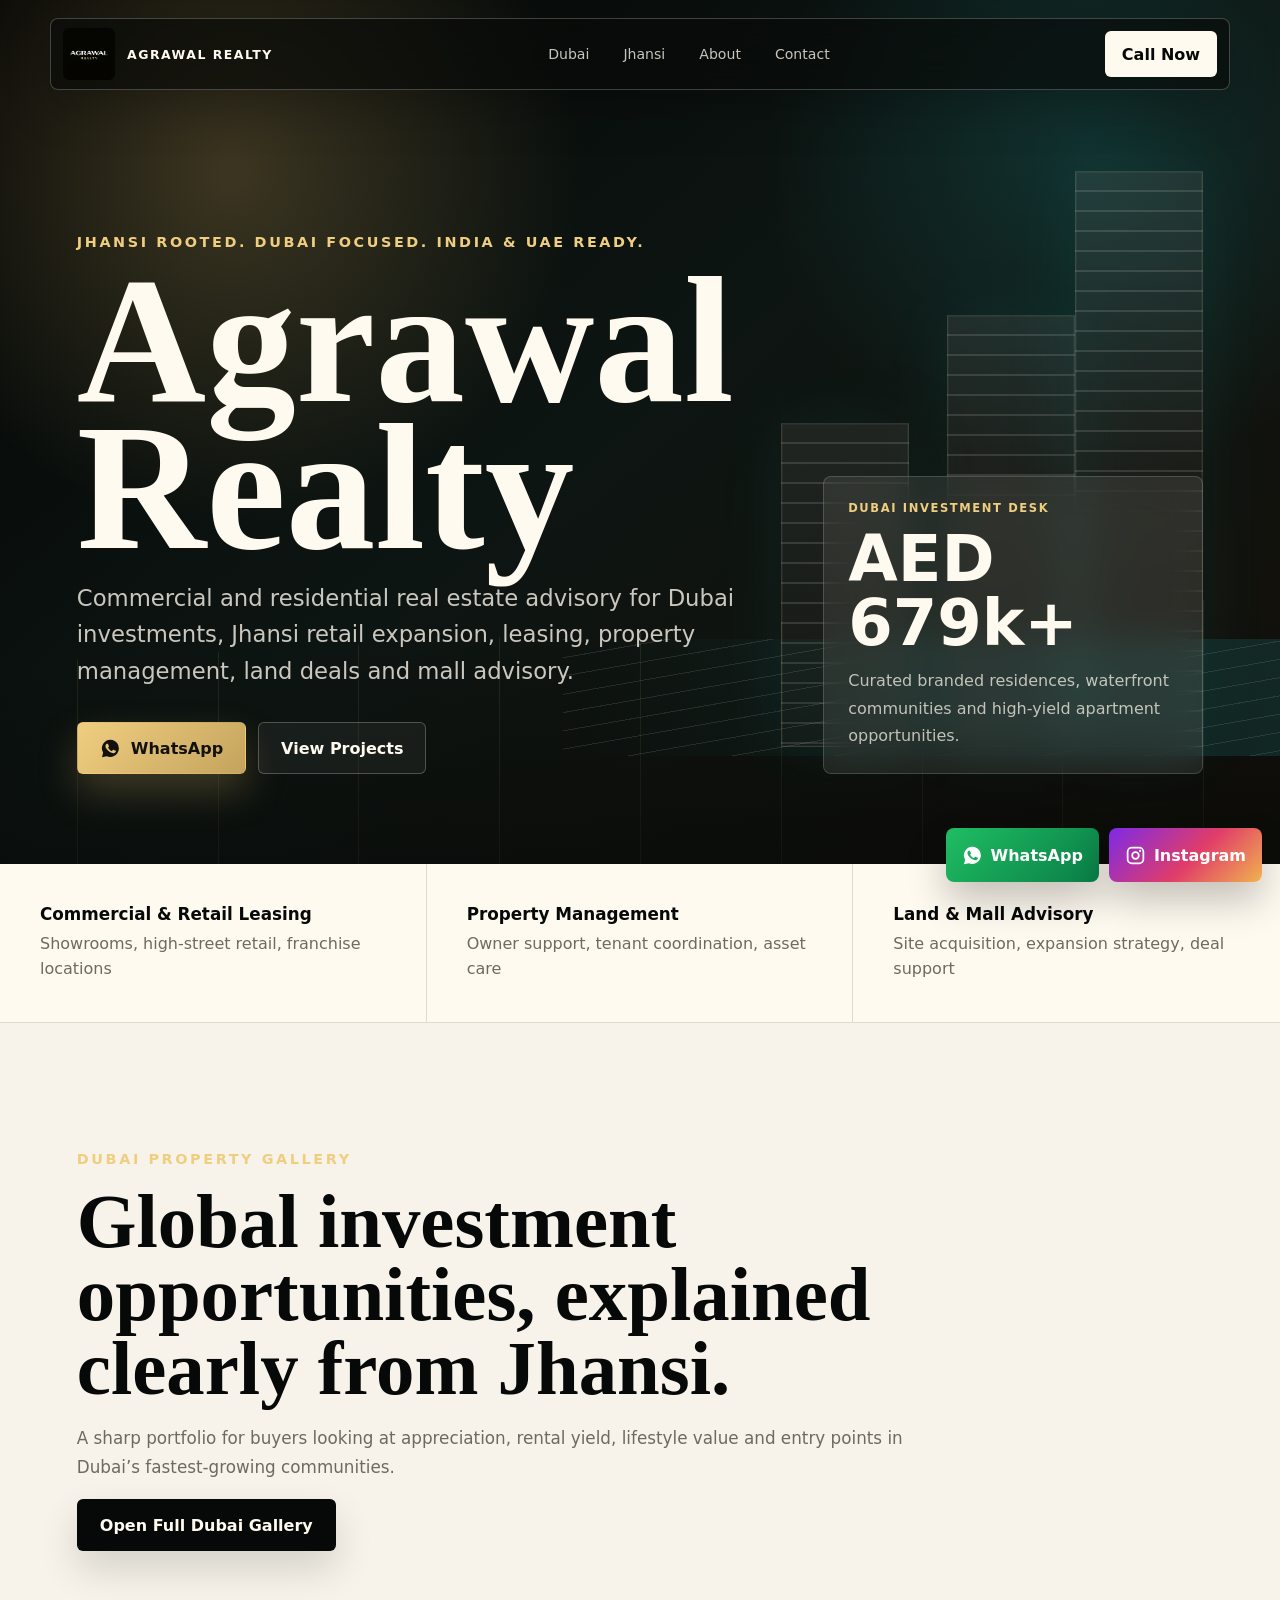
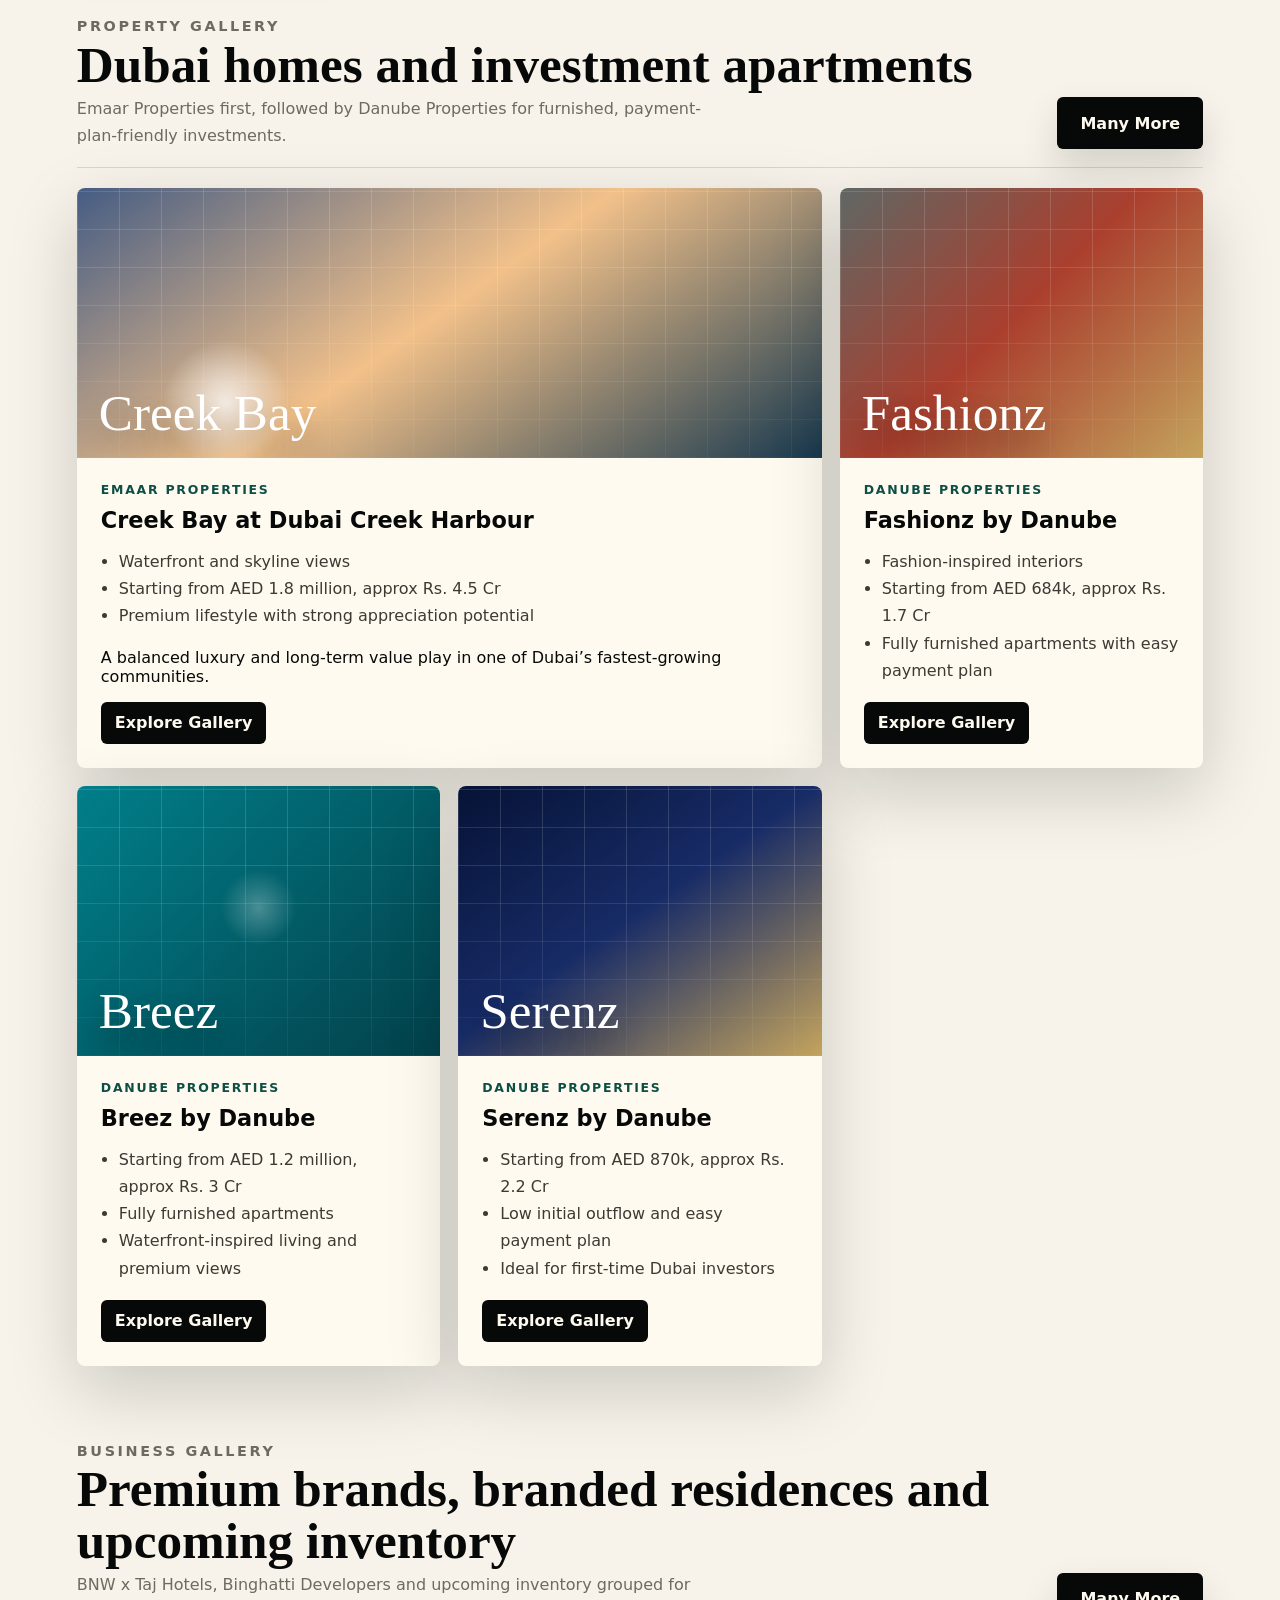
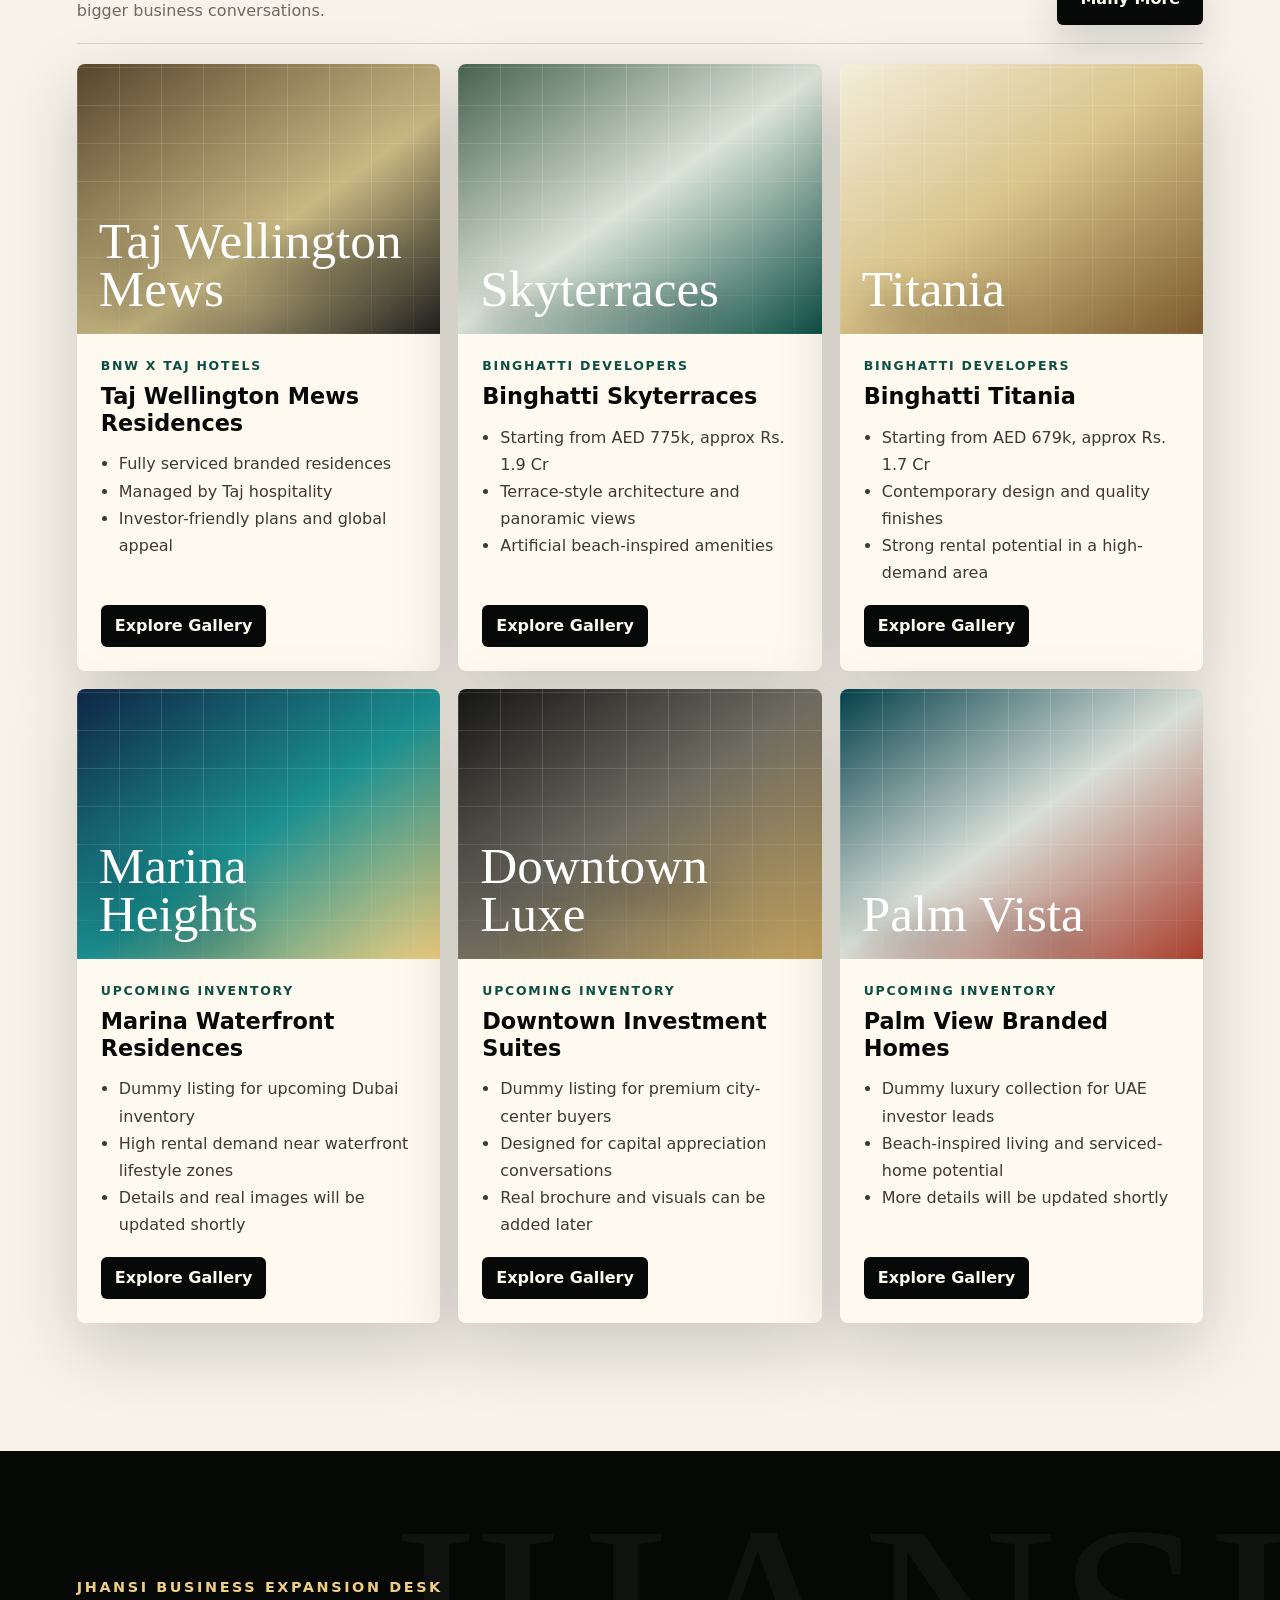
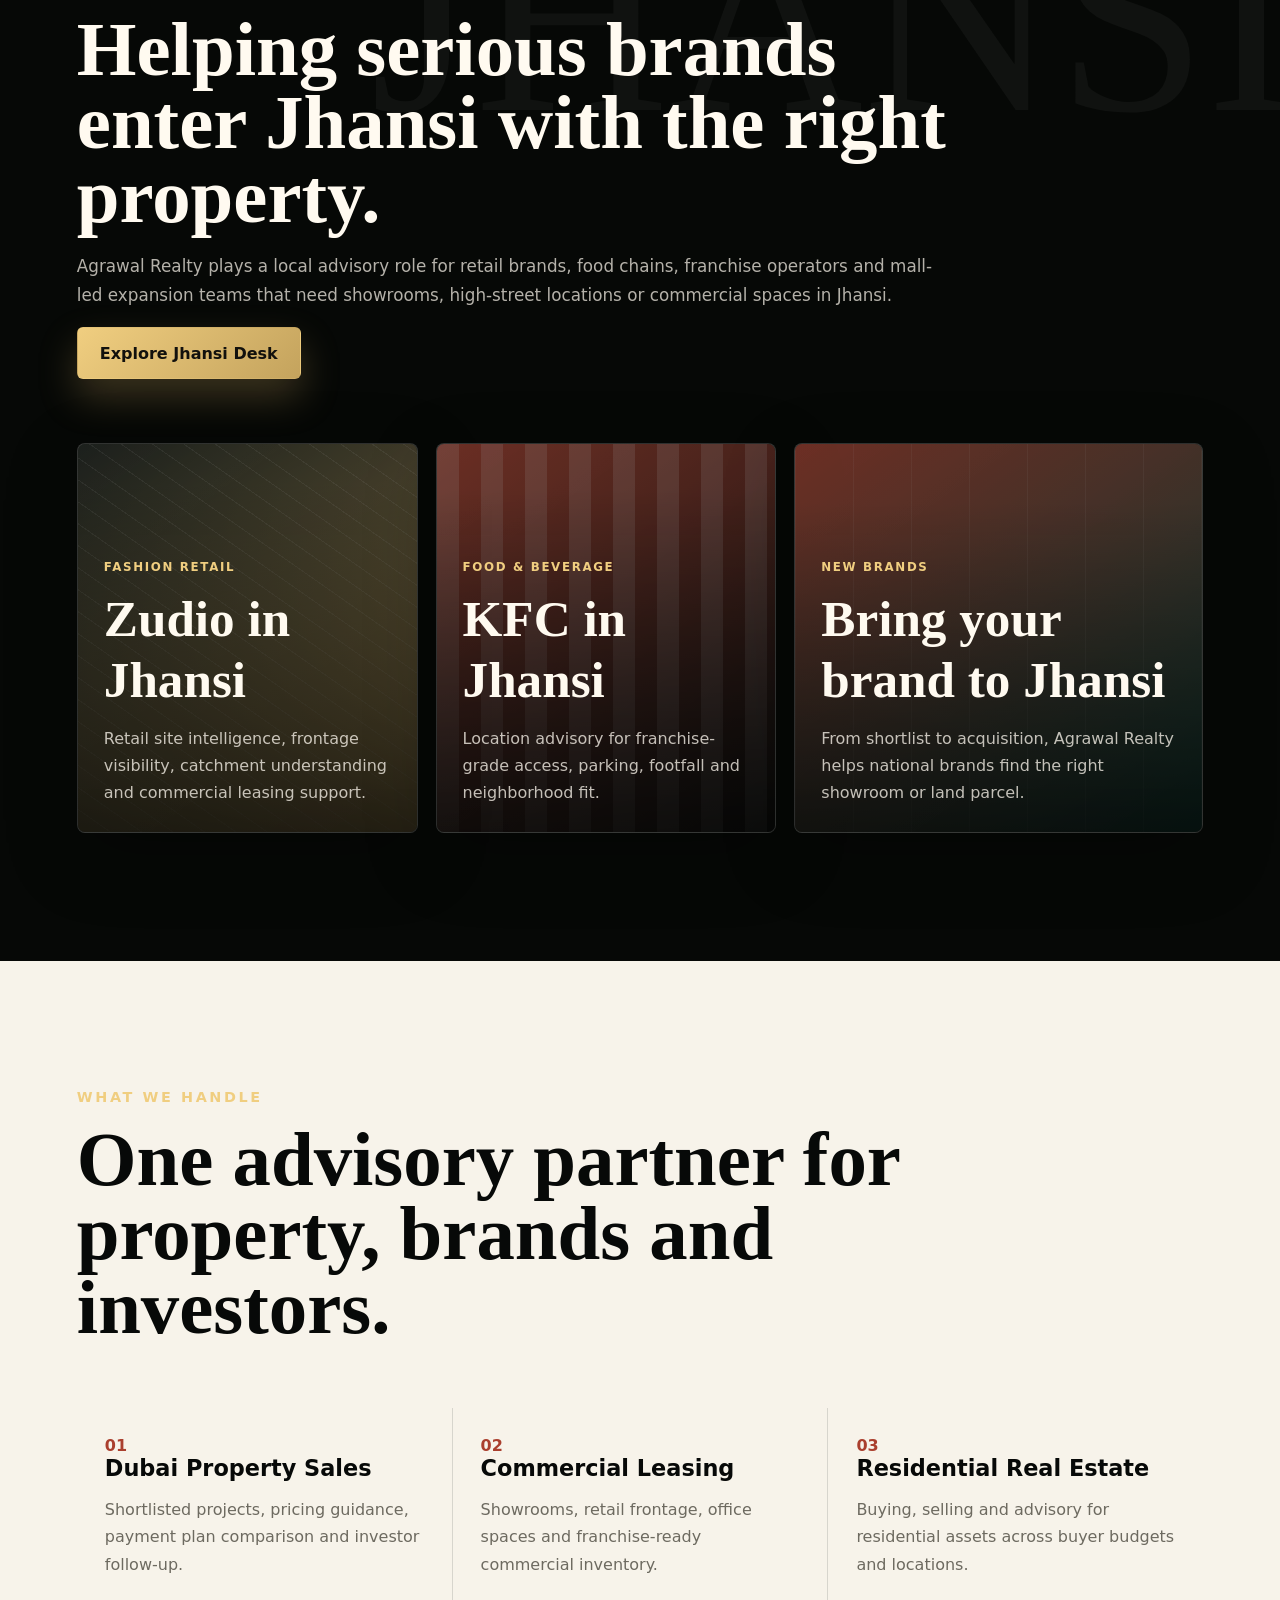
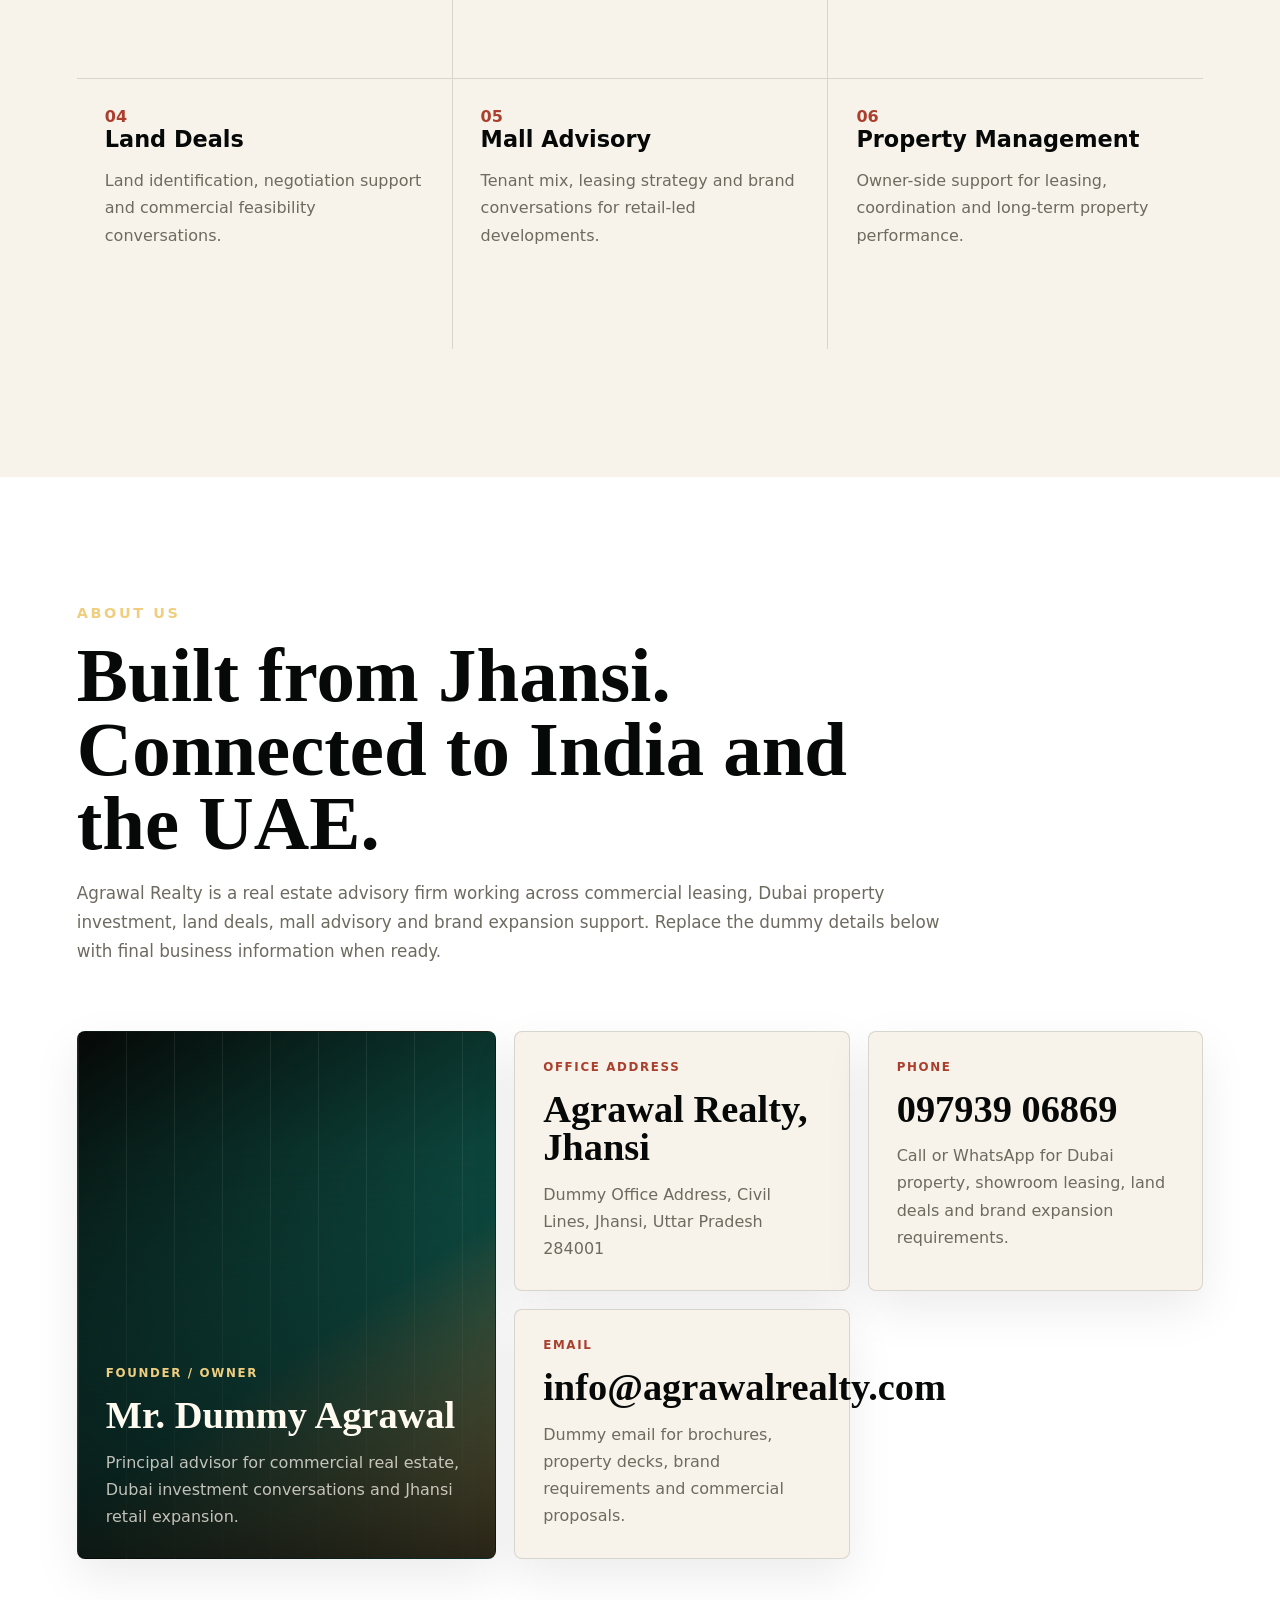
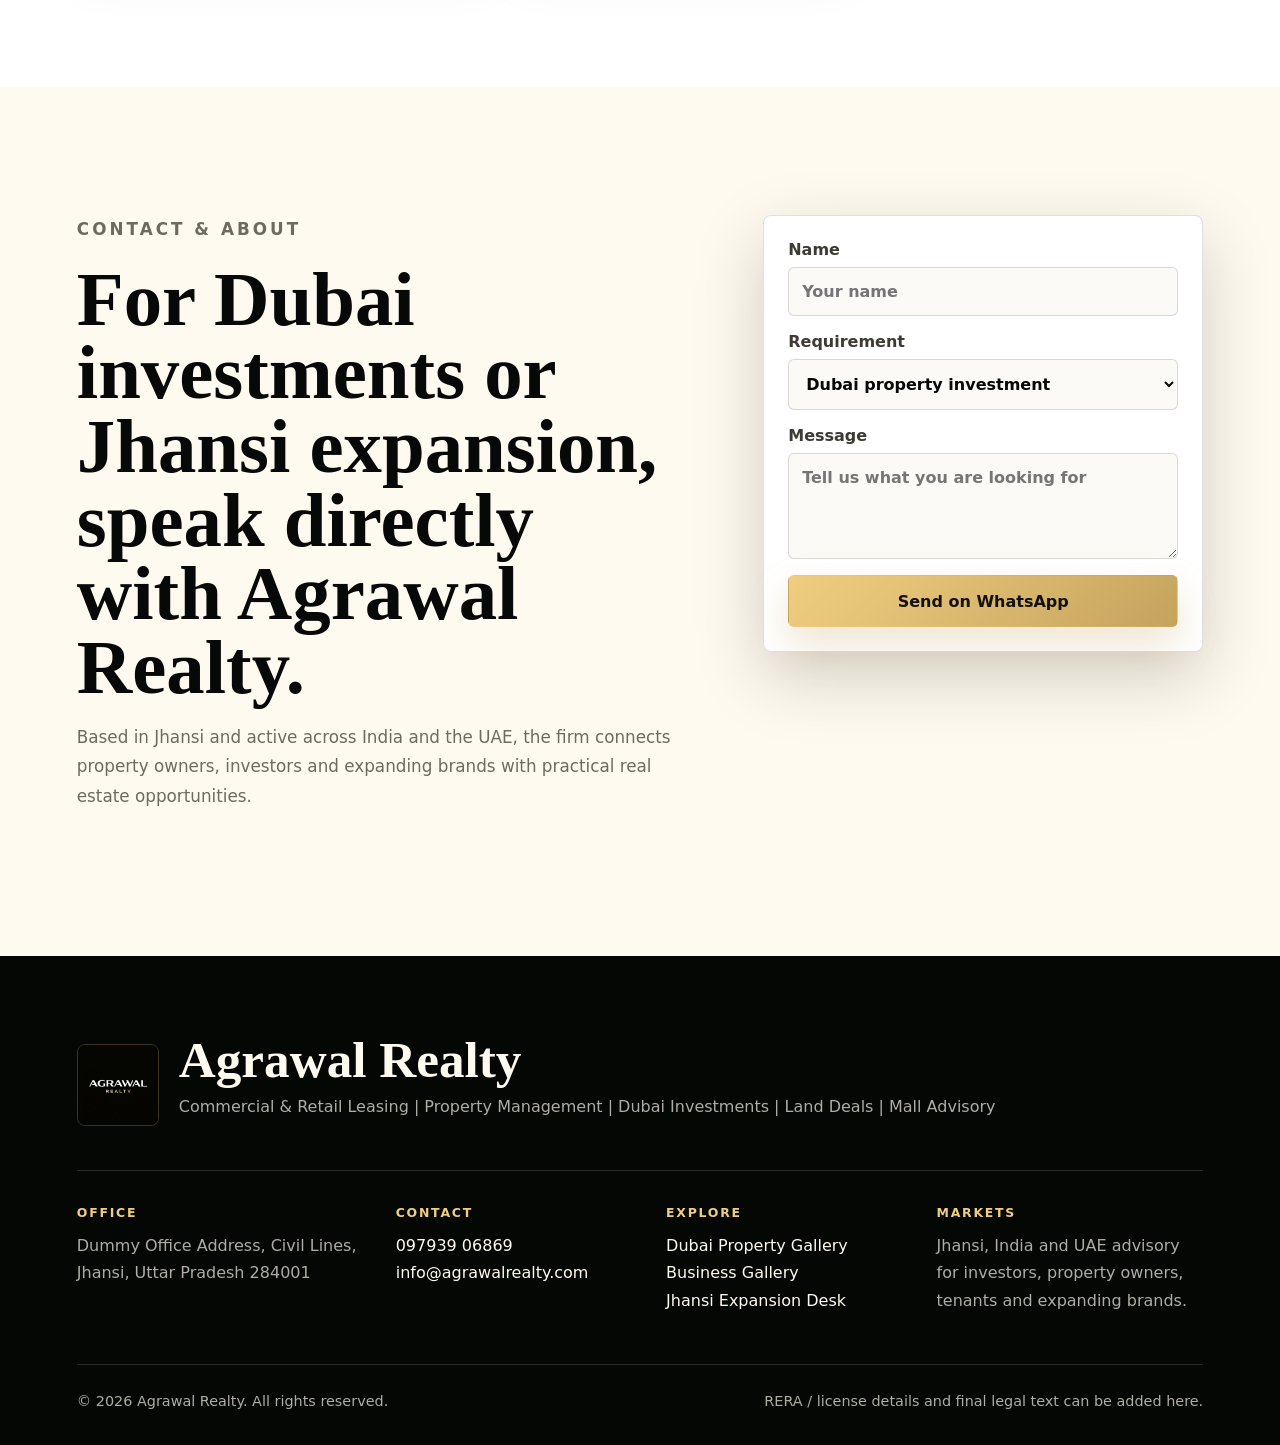
==== index.html @ 7d9a5943 "add code" ====
<!DOCTYPE html>
<html lang="en">
  <head>
    <meta charset="UTF-8" />
    <meta name="viewport" content="width=device-width, initial-scale=1.0" />
    <title>Agrawal Realty | Jhansi to Dubai Real Estate Advisory</title>
    <meta
      name="description"
      content="Agrawal Realty helps brands, investors and property owners with Dubai investments, Jhansi retail expansion, leasing, property management, land deals and mall advisory."
    />
    <link rel="stylesheet" href="styles.css" />
  </head>
  <body>
    <div class="preloader" aria-label="Loading Agrawal Realty">
      <div class="preloader-mark">
        <img src="assets/agrawallogo.jpg" alt="Agrawal Realty logo" />
        <span></span>
      </div>
    </div>

    <header class="site-header">
      <a class="brand" href="#home" aria-label="Agrawal Realty home">
        <img src="assets/agrawallogo.jpg" alt="" />
        <span>Agrawal Realty</span>
      </a>
      <nav class="site-nav" aria-label="Primary navigation">
        <a href="#dubai">Dubai</a>
        <a href="#jhansi">Jhansi</a>
        <a href="#about">About</a>
        <a href="#contact">Contact</a>
      </nav>
      <a class="nav-cta" href="tel:+919793906869">Call Now</a>
    </header>

    <main id="home">
      <section class="hero section-dark">
        <div class="hero-visual" aria-hidden="true">
          <div class="tower tower-one"></div>
          <div class="tower tower-two"></div>
          <div class="tower tower-three"></div>
          <div class="waterline"></div>
        </div>
        <div class="hero-content">
          <p class="eyebrow">Jhansi rooted. Dubai focused. India & UAE ready.</p>
          <h1>Agrawal Realty</h1>
          <p class="hero-copy">
            Commercial and residential real estate advisory for Dubai investments, Jhansi retail expansion,
            leasing, property management, land deals and mall advisory.
          </p>
          <div class="hero-actions">
            <a class="button button-gold" href="https://wa.me/919793906869" target="_blank" rel="noopener">
              <svg viewBox="0 0 24 24" aria-hidden="true"><path d="M12.04 2a9.83 9.83 0 0 0-8.5 14.78L2.3 22l5.36-1.2A9.84 9.84 0 1 0 12.04 2Zm5.74 14.05c-.24.68-1.38 1.26-1.93 1.34-.5.08-1.13.12-1.82-.12-.42-.13-.96-.31-1.65-.61-2.9-1.25-4.79-4.17-4.94-4.37-.14-.19-1.18-1.57-1.18-3 0-1.42.75-2.12 1.02-2.41.26-.29.58-.36.77-.36h.56c.18 0 .42-.07.66.5.24.58.83 2.01.9 2.15.08.15.12.32.03.51-.1.19-.15.31-.29.48-.14.17-.31.38-.44.51-.15.15-.3.31-.13.6.17.29.76 1.25 1.63 2.02 1.12.99 2.06 1.3 2.35 1.45.29.14.46.12.63-.07.19-.22.73-.85.93-1.14.19-.29.39-.24.66-.15.27.1 1.73.82 2.02.97.29.14.49.21.56.33.07.12.07.7-.17 1.37Z"/></svg>
              WhatsApp
            </a>
            <a class="button button-ghost" href="dubai-gallery.html">View Projects</a>
          </div>
        </div>
        <aside class="hero-panel" aria-label="Key markets">
          <span>Dubai investment desk</span>
          <strong>AED 679k+</strong>
          <p>Curated branded residences, waterfront communities and high-yield apartment opportunities.</p>
        </aside>
      </section>

      <section class="market-strip" aria-label="Service overview">
        <article>
          <strong>Commercial & Retail Leasing</strong>
          <span>Showrooms, high-street retail, franchise locations</span>
        </article>
        <article>
          <strong>Property Management</strong>
          <span>Owner support, tenant coordination, asset care</span>
        </article>
        <article>
          <strong>Land & Mall Advisory</strong>
          <span>Site acquisition, expansion strategy, deal support</span>
        </article>
      </section>

      <section id="dubai" class="section section-dubai">
        <div class="section-heading">
          <p class="eyebrow">Dubai Property Gallery</p>
          <h2>Global investment opportunities, explained clearly from Jhansi.</h2>
          <p>
            A sharp portfolio for buyers looking at appreciation, rental yield, lifestyle value and entry points in
            Dubai’s fastest-growing communities.
          </p>
          <a class="button button-dark" href="dubai-gallery.html">Open Full Dubai Gallery</a>
        </div>

        <div class="gallery-split" id="gallery">
          <div class="gallery-group">
            <div class="gallery-group-head">
              <div>
                <p class="eyebrow">Property Gallery</p>
                <h3>Dubai homes and investment apartments</h3>
                <p>Emaar Properties first, followed by Danube Properties for furnished, payment-plan-friendly investments.</p>
              </div>
              <a class="button button-dark" href="dubai-gallery.html#property-gallery">Many More</a>
            </div>

            <div class="property-grid">
          <article class="property-card feature creek">
            <div class="property-art">
              <span>Creek Bay</span>
            </div>
            <div class="property-body">
              <p class="tag">Emaar Properties</p>
              <h3>Creek Bay at Dubai Creek Harbour</h3>
              <ul>
                <li>Waterfront and skyline views</li>
                <li>Starting from AED 1.8 million, approx Rs. 4.5 Cr</li>
                <li>Premium lifestyle with strong appreciation potential</li>
              </ul>
              <p>A balanced luxury and long-term value play in one of Dubai’s fastest-growing communities.</p>
              <a class="card-link" href="dubai-gallery.html#creek-bay">Explore Gallery</a>
            </div>
          </article>

          <article class="property-card fashionz">
            <div class="property-art"><span>Fashionz</span></div>
            <div class="property-body">
              <p class="tag">Danube Properties</p>
              <h3>Fashionz by Danube</h3>
              <ul>
                <li>Fashion-inspired interiors</li>
                <li>Starting from AED 684k, approx Rs. 1.7 Cr</li>
                <li>Fully furnished apartments with easy payment plan</li>
              </ul>
              <a class="card-link" href="dubai-gallery.html#fashionz">Explore Gallery</a>
            </div>
          </article>

          <article class="property-card breez">
            <div class="property-art"><span>Breez</span></div>
            <div class="property-body">
              <p class="tag">Danube Properties</p>
              <h3>Breez by Danube</h3>
              <ul>
                <li>Starting from AED 1.2 million, approx Rs. 3 Cr</li>
                <li>Fully furnished apartments</li>
                <li>Waterfront-inspired living and premium views</li>
              </ul>
              <a class="card-link" href="dubai-gallery.html#breez">Explore Gallery</a>
            </div>
          </article>

          <article class="property-card serenz">
            <div class="property-art"><span>Serenz</span></div>
            <div class="property-body">
              <p class="tag">Danube Properties</p>
              <h3>Serenz by Danube</h3>
              <ul>
                <li>Starting from AED 870k, approx Rs. 2.2 Cr</li>
                <li>Low initial outflow and easy payment plan</li>
                <li>Ideal for first-time Dubai investors</li>
              </ul>
              <a class="card-link" href="dubai-gallery.html#serenz">Explore Gallery</a>
            </div>
          </article>
            </div>
          </div>

          <div class="gallery-group">
            <div class="gallery-group-head">
              <div>
                <p class="eyebrow">Business Gallery</p>
                <h3>Premium brands, branded residences and upcoming inventory</h3>
                <p>BNW x Taj Hotels, Binghatti Developers and upcoming inventory grouped for bigger business conversations.</p>
              </div>
              <a class="button button-dark" href="business-gallery.html">Many More</a>
            </div>

            <div class="property-grid">

          <article class="property-card taj">
            <div class="property-art"><span>Taj Wellington Mews</span></div>
            <div class="property-body">
              <p class="tag">BNW x Taj Hotels</p>
              <h3>Taj Wellington Mews Residences</h3>
              <ul>
                <li>Fully serviced branded residences</li>
                <li>Managed by Taj hospitality</li>
                <li>Investor-friendly plans and global appeal</li>
              </ul>
              <a class="card-link" href="business-gallery.html#taj-wellington">Explore Gallery</a>
            </div>
          </article>

          <article class="property-card sky">
            <div class="property-art"><span>Skyterraces</span></div>
            <div class="property-body">
              <p class="tag">Binghatti Developers</p>
              <h3>Binghatti Skyterraces</h3>
              <ul>
                <li>Starting from AED 775k, approx Rs. 1.9 Cr</li>
                <li>Terrace-style architecture and panoramic views</li>
                <li>Artificial beach-inspired amenities</li>
              </ul>
              <a class="card-link" href="business-gallery.html#skyterraces">Explore Gallery</a>
            </div>
          </article>

          <article class="property-card titania">
            <div class="property-art"><span>Titania</span></div>
            <div class="property-body">
              <p class="tag">Binghatti Developers</p>
              <h3>Binghatti Titania</h3>
              <ul>
                <li>Starting from AED 679k, approx Rs. 1.7 Cr</li>
                <li>Contemporary design and quality finishes</li>
                <li>Strong rental potential in a high-demand area</li>
              </ul>
              <a class="card-link" href="business-gallery.html#titania">Explore Gallery</a>
            </div>
          </article>

          <article class="property-card marina">
            <div class="property-art"><span>Marina Heights</span></div>
            <div class="property-body">
              <p class="tag">Upcoming Inventory</p>
              <h3>Marina Waterfront Residences</h3>
              <ul>
                <li>Dummy listing for upcoming Dubai inventory</li>
                <li>High rental demand near waterfront lifestyle zones</li>
                <li>Details and real images will be updated shortly</li>
              </ul>
              <a class="card-link" href="business-gallery.html#marina-heights">Explore Gallery</a>
            </div>
          </article>

          <article class="property-card downtown">
            <div class="property-art"><span>Downtown Luxe</span></div>
            <div class="property-body">
              <p class="tag">Upcoming Inventory</p>
              <h3>Downtown Investment Suites</h3>
              <ul>
                <li>Dummy listing for premium city-center buyers</li>
                <li>Designed for capital appreciation conversations</li>
                <li>Real brochure and visuals can be added later</li>
              </ul>
              <a class="card-link" href="business-gallery.html#downtown-luxe">Explore Gallery</a>
            </div>
          </article>

          <article class="property-card palm">
            <div class="property-art"><span>Palm Vista</span></div>
            <div class="property-body">
              <p class="tag">Upcoming Inventory</p>
              <h3>Palm View Branded Homes</h3>
              <ul>
                <li>Dummy luxury collection for UAE investor leads</li>
                <li>Beach-inspired living and serviced-home potential</li>
                <li>More details will be updated shortly</li>
              </ul>
              <a class="card-link" href="business-gallery.html#palm-vista">Explore Gallery</a>
            </div>
          </article>
        </div>
          </div>
        </div>
      </section>

      <section id="jhansi" class="section section-jhansi section-dark">
        <div class="section-heading">
          <p class="eyebrow">Jhansi Business Expansion Desk</p>
          <h2>Helping serious brands enter Jhansi with the right property.</h2>
          <p>
            Agrawal Realty plays a local advisory role for retail brands, food chains, franchise operators and mall-led
            expansion teams that need showrooms, high-street locations or commercial spaces in Jhansi.
          </p>
          <a class="button button-gold" href="jhansi-expansion.html">Explore Jhansi Desk</a>
        </div>

        <div class="business-showcase">
          <article class="business-card zudio">
            <span>Fashion Retail</span>
            <h3>Zudio in Jhansi</h3>
            <p>Retail site intelligence, frontage visibility, catchment understanding and commercial leasing support.</p>
          </article>
          <article class="business-card kfc">
            <span>Food & Beverage</span>
            <h3>KFC in Jhansi</h3>
            <p>Location advisory for franchise-grade access, parking, footfall and neighborhood fit.</p>
          </article>
          <article class="business-card expansion">
            <span>New Brands</span>
            <h3>Bring your brand to Jhansi</h3>
            <p>From shortlist to acquisition, Agrawal Realty helps national brands find the right showroom or land parcel.</p>
          </article>
        </div>
      </section>

      <section class="section services">
        <div class="section-heading">
          <p class="eyebrow">What We Handle</p>
          <h2>One advisory partner for property, brands and investors.</h2>
        </div>
        <div class="service-grid">
          <article><span>01</span><h3>Dubai Property Sales</h3><p>Shortlisted projects, pricing guidance, payment plan comparison and investor follow-up.</p></article>
          <article><span>02</span><h3>Commercial Leasing</h3><p>Showrooms, retail frontage, office spaces and franchise-ready commercial inventory.</p></article>
          <article><span>03</span><h3>Residential Real Estate</h3><p>Buying, selling and advisory for residential assets across buyer budgets and locations.</p></article>
          <article><span>04</span><h3>Land Deals</h3><p>Land identification, negotiation support and commercial feasibility conversations.</p></article>
          <article><span>05</span><h3>Mall Advisory</h3><p>Tenant mix, leasing strategy and brand conversations for retail-led developments.</p></article>
          <article><span>06</span><h3>Property Management</h3><p>Owner-side support for leasing, coordination and long-term property performance.</p></article>
        </div>
      </section>

      <section id="about" class="section about-section">
        <div class="section-heading">
          <p class="eyebrow">About Us</p>
          <h2>Built from Jhansi. Connected to India and the UAE.</h2>
          <p>
            Agrawal Realty is a real estate advisory firm working across commercial leasing, Dubai property investment,
            land deals, mall advisory and brand expansion support. Replace the dummy details below with final business
            information when ready.
          </p>
        </div>
        <div class="about-grid">
          <article class="about-card about-lead">
            <span>Founder / Owner</span>
            <h3>Mr. Dummy Agrawal</h3>
            <p>
              Principal advisor for commercial real estate, Dubai investment conversations and Jhansi retail expansion.
            </p>
          </article>
          <article class="about-card">
            <span>Office Address</span>
            <h3>Agrawal Realty, Jhansi</h3>
            <p>Dummy Office Address, Civil Lines, Jhansi, Uttar Pradesh 284001</p>
          </article>
          <article class="about-card">
            <span>Phone</span>
            <h3>097939 06869</h3>
            <p>Call or WhatsApp for Dubai property, showroom leasing, land deals and brand expansion requirements.</p>
          </article>
          <article class="about-card">
            <span>Email</span>
            <h3>info@agrawalrealty.com</h3>
            <p>Dummy email for brochures, property decks, brand requirements and commercial proposals.</p>
          </article>
        </div>
      </section>

      <section id="contact" class="section contact-section">
        <div class="contact-copy">
          <p class="eyebrow">Contact & About</p>
          <h2>For Dubai investments or Jhansi expansion, speak directly with Agrawal Realty.</h2>
          <p>
            Based in Jhansi and active across India and the UAE, the firm connects property owners, investors and
            expanding brands with practical real estate opportunities.
          </p>
        </div>
        <form class="contact-form">
          <label>
            Name
            <input type="text" name="name" placeholder="Your name" />
          </label>
          <label>
            Requirement
            <select name="requirement">
              <option>Dubai property investment</option>
              <option>Jhansi showroom / franchise space</option>
              <option>Commercial leasing</option>
              <option>Property management</option>
              <option>Land deal</option>
            </select>
          </label>
          <label>
            Message
            <textarea name="message" rows="4" placeholder="Tell us what you are looking for"></textarea>
          </label>
          <a class="button button-gold" href="https://wa.me/919793906869?text=Hello%20Agrawal%20Realty%2C%20I%20want%20to%20discuss%20a%20property%20requirement." target="_blank" rel="noopener">Send on WhatsApp</a>
        </form>
      </section>
    </main>

    <footer class="site-footer">
      <div class="footer-brand">
        <img src="assets/agrawallogo.jpg" alt="Agrawal Realty logo" />
        <div>
          <h2>Agrawal Realty</h2>
          <p>Commercial & Retail Leasing | Property Management | Dubai Investments | Land Deals | Mall Advisory</p>
        </div>
      </div>
      <div class="footer-grid">
        <div>
          <h3>Office</h3>
          <p>Dummy Office Address, Civil Lines, Jhansi, Uttar Pradesh 284001</p>
        </div>
        <div>
          <h3>Contact</h3>
          <p><a href="tel:+919793906869">097939 06869</a><br /><a href="mailto:info@agrawalrealty.com">info@agrawalrealty.com</a></p>
        </div>
        <div>
          <h3>Explore</h3>
          <p><a href="dubai-gallery.html">Dubai Property Gallery</a><br /><a href="business-gallery.html">Business Gallery</a><br /><a href="jhansi-expansion.html">Jhansi Expansion Desk</a></p>
        </div>
        <div>
          <h3>Markets</h3>
          <p>Jhansi, India and UAE advisory for investors, property owners, tenants and expanding brands.</p>
        </div>
      </div>
      <div class="footer-bottom">
        <span>© 2026 Agrawal Realty. All rights reserved.</span>
        <span>RERA / license details and final legal text can be added here.</span>
      </div>
    </footer>

    <div class="floating-actions" aria-label="Quick contact buttons">
      <a class="float-btn whatsapp" href="https://wa.me/919793906869" target="_blank" rel="noopener" aria-label="Chat on WhatsApp">
        <svg viewBox="0 0 24 24" aria-hidden="true"><path d="M12.04 2a9.83 9.83 0 0 0-8.5 14.78L2.3 22l5.36-1.2A9.84 9.84 0 1 0 12.04 2Zm5.74 14.05c-.24.68-1.38 1.26-1.93 1.34-.5.08-1.13.12-1.82-.12-.42-.13-.96-.31-1.65-.61-2.9-1.25-4.79-4.17-4.94-4.37-.14-.19-1.18-1.57-1.18-3 0-1.42.75-2.12 1.02-2.41.26-.29.58-.36.77-.36h.56c.18 0 .42-.07.66.5.24.58.83 2.01.9 2.15.08.15.12.32.03.51-.1.19-.15.31-.29.48-.14.17-.31.38-.44.51-.15.15-.3.31-.13.6.17.29.76 1.25 1.63 2.02 1.12.99 2.06 1.3 2.35 1.45.29.14.46.12.63-.07.19-.22.73-.85.93-1.14.19-.29.39-.24.66-.15.27.1 1.73.82 2.02.97.29.14.49.21.56.33.07.12.07.7-.17 1.37Z"/></svg>
        <span>WhatsApp</span>
      </a>
      <a class="float-btn instagram" href="https://www.instagram.com/agrawal.realty/" target="_blank" rel="noopener" aria-label="Open Instagram">
        <svg viewBox="0 0 24 24" aria-hidden="true"><path d="M7.8 2h8.4A5.8 5.8 0 0 1 22 7.8v8.4a5.8 5.8 0 0 1-5.8 5.8H7.8A5.8 5.8 0 0 1 2 16.2V7.8A5.8 5.8 0 0 1 7.8 2Zm-.2 2A3.6 3.6 0 0 0 4 7.6v8.8A3.6 3.6 0 0 0 7.6 20h8.8a3.6 3.6 0 0 0 3.6-3.6V7.6A3.6 3.6 0 0 0 16.4 4H7.6Zm9.65 1.55a1.2 1.2 0 1 1 0 2.4 1.2 1.2 0 0 1 0-2.4ZM12 7.2a4.8 4.8 0 1 1 0 9.6 4.8 4.8 0 0 1 0-9.6Zm0 2a2.8 2.8 0 1 0 0 5.6 2.8 2.8 0 0 0 0-5.6Z"/></svg>
        <span>Instagram</span>
      </a>
    </div>

    <script src="script.js"></script>
  </body>
</html>
---- styles.css ----
:root {
  --ink: #070908;
  --paper: #f7f3ea;
  --pearl: #fffaf0;
  --gold: #c4a35d;
  --gold-bright: #f0ce80;
  --emerald: #0d4f45;
  --teal: #1b8f90;
  --brick: #aa3f2e;
  --smoke: #d9dfd8;
  --muted: #6d6a60;
  --line: rgba(7, 9, 8, 0.13);
  --shadow: 0 24px 70px rgba(7, 9, 8, 0.18);
}

* {
  box-sizing: border-box;
}

html {
  scroll-behavior: smooth;
  overflow-x: hidden;
}

body {
  margin: 0;
  background: var(--paper);
  color: var(--ink);
  font-family: Inter, ui-sans-serif, system-ui, -apple-system, BlinkMacSystemFont, "Segoe UI", sans-serif;
  letter-spacing: 0;
  overflow-x: hidden;
}

body.loading {
  overflow: hidden;
}

a {
  color: inherit;
  text-decoration: none;
}

img {
  display: block;
  max-width: 100%;
  height: auto;
}

button,
input,
select,
textarea {
  min-width: 0;
}

main,
section,
article,
div {
  min-width: 0;
}

.preloader {
  position: fixed;
  inset: 0;
  z-index: 100;
  display: grid;
  place-items: center;
  background: #020302;
  transition: opacity 0.75s ease, visibility 0.75s ease;
}

.preloader.is-hidden {
  opacity: 0;
  visibility: hidden;
}

.preloader-mark {
  width: min(300px, 64vw);
  display: grid;
  gap: 22px;
  justify-items: center;
}

.preloader-mark img {
  width: 100%;
  aspect-ratio: 1;
  object-fit: cover;
  border: 1px solid rgba(240, 206, 128, 0.2);
  filter: drop-shadow(0 0 34px rgba(196, 163, 93, 0.28));
}

.preloader-mark span {
  width: 72%;
  height: 2px;
  overflow: hidden;
  background: rgba(255, 255, 255, 0.14);
}

.preloader-mark span::after {
  content: "";
  display: block;
  width: 42%;
  height: 100%;
  background: linear-gradient(90deg, transparent, var(--gold-bright), transparent);
  animation: loadbar 1.25s infinite ease-in-out;
}

.site-header {
  position: fixed;
  top: 18px;
  left: 50%;
  z-index: 50;
  width: min(1180px, calc(100% - 32px));
  height: 72px;
  display: flex;
  align-items: center;
  justify-content: space-between;
  gap: 18px;
  padding: 10px 12px;
  border: 1px solid rgba(255, 255, 255, 0.22);
  border-radius: 8px;
  background: rgba(8, 10, 9, 0.64);
  color: var(--pearl);
  backdrop-filter: blur(22px);
  box-shadow: 0 16px 48px rgba(0, 0, 0, 0.22);
  transform: translateX(-50%);
}

.brand {
  display: flex;
  align-items: center;
  gap: 12px;
  min-width: 190px;
  font-weight: 700;
  text-transform: uppercase;
  letter-spacing: 0.12em;
  font-size: 0.78rem;
  flex: 0 0 auto;
}

.brand span,
.site-nav a,
.nav-cta,
.button,
.card-link,
.float-btn {
  white-space: nowrap;
}

.brand img {
  width: 52px;
  height: 52px;
  object-fit: cover;
  border-radius: 6px;
}

.site-nav {
  display: flex;
  align-items: center;
  gap: clamp(16px, 3vw, 34px);
  font-size: 0.88rem;
  color: rgba(255, 250, 240, 0.78);
  min-width: 0;
}

.site-nav a {
  transition: color 0.2s ease;
}

.site-nav a:hover {
  color: var(--gold-bright);
}

.nav-cta {
  display: inline-grid;
  place-items: center;
  min-width: 112px;
  min-height: 46px;
  border-radius: 6px;
  background: var(--pearl);
  color: var(--ink);
  font-weight: 800;
}

.section-dark {
  background: #060806;
  color: var(--pearl);
}

.hero {
  position: relative;
  min-height: 96vh;
  display: grid;
  grid-template-columns: minmax(0, 1fr) minmax(280px, 380px);
  align-items: end;
  gap: 34px;
  padding: clamp(140px, 16vh, 190px) clamp(20px, 6vw, 82px) clamp(70px, 10vh, 96px);
  overflow: hidden;
  isolation: isolate;
}

.hero::before {
  content: "";
  position: absolute;
  inset: 0;
  z-index: -3;
  background:
    radial-gradient(circle at 18% 20%, rgba(196, 163, 93, 0.28), transparent 28%),
    radial-gradient(circle at 85% 18%, rgba(27, 143, 144, 0.24), transparent 25%),
    linear-gradient(140deg, #040504 0%, #0d1512 47%, #14100a 100%);
}

.hero::after {
  content: "";
  position: absolute;
  inset: auto -5vw -16vh -5vw;
  z-index: -2;
  height: 42vh;
  background:
    linear-gradient(180deg, transparent, rgba(7, 9, 8, 0.95)),
    repeating-linear-gradient(90deg, rgba(240, 206, 128, 0.1) 0 1px, transparent 1px 11vw);
  transform: skewY(-3deg);
}

.hero-content {
  max-width: 940px;
  animation: revealUp 1s ease both;
}

.eyebrow {
  margin: 0 0 18px;
  color: var(--gold-bright);
  font-weight: 800;
  font-size: clamp(0.78rem, 1.4vw, 0.9rem);
  text-transform: uppercase;
  letter-spacing: 0.18em;
}

h1,
h2,
h3,
p {
  margin-top: 0;
}

h1 {
  margin-bottom: 18px;
  font-family: Georgia, "Times New Roman", serif;
  font-size: clamp(4.2rem, 14vw, 13rem);
  line-height: 0.82;
  letter-spacing: 0;
  overflow-wrap: anywhere;
}

.hero-copy {
  max-width: 740px;
  margin-bottom: 32px;
  color: rgba(255, 250, 240, 0.78);
  font-size: clamp(1.08rem, 2vw, 1.42rem);
  line-height: 1.62;
}

.hero-actions {
  display: flex;
  flex-wrap: wrap;
  gap: 12px;
}

.button {
  display: inline-flex;
  align-items: center;
  justify-content: center;
  gap: 10px;
  min-height: 52px;
  padding: 0 22px;
  border-radius: 6px;
  font-weight: 850;
  border: 1px solid transparent;
  transition: transform 0.22s ease, box-shadow 0.22s ease, background 0.22s ease;
  text-align: center;
}

.button svg,
.float-btn svg {
  width: 21px;
  height: 21px;
  fill: currentColor;
  flex: 0 0 auto;
}

.button:hover,
.float-btn:hover {
  transform: translateY(-3px);
}

.button-gold {
  background: linear-gradient(135deg, var(--gold-bright), var(--gold));
  color: #12110d;
  box-shadow: 0 18px 38px rgba(196, 163, 93, 0.28);
}

.button-ghost {
  border-color: rgba(255, 250, 240, 0.24);
  color: var(--pearl);
  background: rgba(255, 255, 255, 0.05);
}

.button-dark {
  background: var(--ink);
  color: var(--pearl);
  box-shadow: 0 18px 38px rgba(7, 9, 8, 0.14);
}

.hero-panel {
  max-width: 390px;
  padding: 24px;
  border: 1px solid rgba(255, 255, 255, 0.16);
  border-radius: 8px;
  background: rgba(255, 250, 240, 0.08);
  backdrop-filter: blur(18px);
  animation: revealUp 1s 0.15s ease both;
}

.hero-panel span {
  display: block;
  color: var(--gold-bright);
  font-weight: 800;
  text-transform: uppercase;
  letter-spacing: 0.14em;
  font-size: 0.72rem;
}

.hero-panel strong {
  display: block;
  margin: 12px 0;
  font-size: clamp(2.5rem, 5vw, 4rem);
  line-height: 1;
}

.hero-panel p {
  margin-bottom: 0;
  color: rgba(255, 250, 240, 0.72);
  line-height: 1.7;
}

.hero-visual {
  position: absolute;
  inset: 0;
  z-index: -1;
  opacity: 0.72;
  pointer-events: none;
}

.tower {
  position: absolute;
  bottom: 13vh;
  width: clamp(78px, 10vw, 150px);
  background:
    repeating-linear-gradient(180deg, transparent 0 18px, rgba(255, 250, 240, 0.18) 18px 20px),
    linear-gradient(180deg, rgba(255, 255, 255, 0.1), rgba(255, 255, 255, 0.03));
  border: 1px solid rgba(255, 255, 255, 0.16);
  box-shadow: inset 0 0 0 1px rgba(240, 206, 128, 0.08), 0 0 70px rgba(27, 143, 144, 0.16);
}

.tower-one {
  right: 16vw;
  height: 48vh;
}

.tower-two {
  right: 6vw;
  height: 64vh;
}

.tower-three {
  right: 29vw;
  height: 36vh;
}

.waterline {
  position: absolute;
  right: 0;
  bottom: 12vh;
  width: 56vw;
  height: 13vh;
  background:
    repeating-linear-gradient(170deg, rgba(255, 255, 255, 0.14) 0 1px, transparent 1px 18px),
    linear-gradient(90deg, transparent, rgba(27, 143, 144, 0.28));
  filter: blur(0.2px);
}

.market-strip {
  display: grid;
  grid-template-columns: repeat(3, 1fr);
  border-bottom: 1px solid var(--line);
  background: var(--pearl);
}

.market-strip article {
  padding: clamp(24px, 4vw, 40px);
  border-right: 1px solid var(--line);
}

.market-strip article:last-child {
  border-right: 0;
}

.market-strip strong,
.market-strip span {
  display: block;
}

.market-strip strong {
  margin-bottom: 8px;
  font-size: 1.05rem;
}

.market-strip span {
  color: var(--muted);
  line-height: 1.55;
}

.section {
  padding: clamp(72px, 10vw, 132px) clamp(20px, 6vw, 82px);
}

.section-heading {
  max-width: 880px;
  margin-bottom: clamp(34px, 6vw, 64px);
}

.section-heading h2,
.contact-copy h2 {
  margin-bottom: 18px;
  font-family: Georgia, "Times New Roman", serif;
  font-size: clamp(2.25rem, 6vw, 5.8rem);
  line-height: 0.96;
  letter-spacing: 0;
  overflow-wrap: anywhere;
}

.section-heading p:not(.eyebrow),
.contact-copy p {
  color: var(--muted);
  font-size: 1.05rem;
  line-height: 1.75;
}

.section-dark .section-heading p:not(.eyebrow) {
  color: rgba(255, 250, 240, 0.7);
}

.property-grid {
  display: grid;
  grid-template-columns: repeat(3, minmax(0, 1fr));
  gap: 18px;
}

.property-card {
  min-height: 520px;
  display: flex;
  flex-direction: column;
  overflow: hidden;
  border-radius: 8px;
  background: var(--pearl);
  box-shadow: var(--shadow);
  transform: translateY(20px);
  opacity: 0;
  transition: opacity 0.7s ease, transform 0.7s ease;
  min-width: 0;
}

.property-card.is-visible,
.business-card.is-visible,
.service-grid article.is-visible {
  opacity: 1;
  transform: translateY(0);
}

.property-card.feature {
  grid-column: span 2;
}

.property-art {
  position: relative;
  min-height: 270px;
  display: flex;
  align-items: flex-end;
  padding: 22px;
  color: #fff;
  overflow: hidden;
  isolation: isolate;
}

.property-art::before {
  content: "";
  position: absolute;
  inset: 0;
  z-index: -2;
  background: linear-gradient(135deg, #172b42, #1b8f90);
}

.property-art::after {
  content: "";
  position: absolute;
  inset: 0;
  z-index: -1;
  background:
    linear-gradient(180deg, transparent 30%, rgba(0, 0, 0, 0.72)),
    repeating-linear-gradient(90deg, rgba(255, 255, 255, 0.14) 0 1px, transparent 1px 42px),
    repeating-linear-gradient(0deg, rgba(255, 255, 255, 0.12) 0 1px, transparent 1px 38px);
  mix-blend-mode: screen;
}

.property-art span {
  font-family: Georgia, "Times New Roman", serif;
  font-size: clamp(2.2rem, 4vw, 4.5rem);
  line-height: 0.92;
  text-shadow: 0 18px 34px rgba(0, 0, 0, 0.45);
}

.creek .property-art::before {
  background:
    radial-gradient(circle at 20% 80%, rgba(255, 255, 255, 0.8), transparent 10%),
    linear-gradient(145deg, #455c83 0%, #f2c18a 48%, #17384e 100%);
}

.fashionz .property-art::before {
  background: linear-gradient(135deg, #5f6764 0%, #aa3f2e 48%, #c4a35d 100%);
}

.taj .property-art::before {
  background: linear-gradient(145deg, #57452d 0%, #c9b883 58%, #1f1f1d 100%);
}

.sky .property-art::before {
  background: linear-gradient(145deg, #47624f 0%, #dbe3d7 50%, #0d4f45 100%);
}

.breez .property-art::before {
  background: radial-gradient(circle at 50% 45%, rgba(255, 255, 255, 0.28), transparent 16%), linear-gradient(135deg, #007f8a, #03404a);
}

.serenz .property-art::before {
  background: linear-gradient(145deg, #061336 0%, #172b66 48%, #c4a35d 100%);
}

.titania .property-art::before {
  background: linear-gradient(145deg, #f4edda 0%, #d8c38a 48%, #7b5a2d 100%);
}

.marina .property-art::before {
  background: linear-gradient(145deg, #0f2546 0%, #1b8f90 52%, #f0ce80 100%);
}

.downtown .property-art::before {
  background: linear-gradient(145deg, #151515 0%, #6d6a60 48%, #c4a35d 100%);
}

.palm .property-art::before {
  background: linear-gradient(145deg, #03404a 0%, #d9dfd8 50%, #aa3f2e 100%);
}

.property-body {
  display: flex;
  flex-direction: column;
  flex: 1;
  padding: 24px;
}

.tag {
  margin-bottom: 10px;
  color: var(--emerald);
  font-size: 0.78rem;
  font-weight: 850;
  text-transform: uppercase;
  letter-spacing: 0.14em;
}

.property-body h3,
.business-card h3,
.service-grid h3 {
  margin-bottom: 14px;
  font-size: 1.4rem;
  line-height: 1.2;
}

.property-body ul {
  margin: 0 0 18px;
  padding-left: 18px;
  color: #3d3a34;
  line-height: 1.7;
}

.property-body p:last-child {
  margin-top: auto;
  margin-bottom: 0;
  color: var(--muted);
  line-height: 1.7;
}

.card-link {
  width: fit-content;
  margin-top: auto;
  display: inline-flex;
  align-items: center;
  min-height: 42px;
  padding: 0 14px;
  border-radius: 6px;
  background: var(--ink);
  color: var(--pearl);
  font-weight: 850;
}

.section-jhansi {
  position: relative;
  overflow: hidden;
}

.section-jhansi::before {
  content: "JHANSI";
  position: absolute;
  right: -0.06em;
  top: 34px;
  color: rgba(255, 250, 240, 0.04);
  font-family: Georgia, "Times New Roman", serif;
  font-size: clamp(6rem, 21vw, 20rem);
  line-height: 1;
  pointer-events: none;
}

.business-showcase {
  display: grid;
  grid-template-columns: 1fr 1fr 1.2fr;
  gap: 18px;
}

.business-card {
  min-height: 390px;
  display: flex;
  flex-direction: column;
  justify-content: flex-end;
  padding: 26px;
  border-radius: 8px;
  border: 1px solid rgba(255, 255, 255, 0.14);
  background: linear-gradient(145deg, rgba(255, 255, 255, 0.08), rgba(255, 255, 255, 0.02));
  box-shadow: 0 22px 70px rgba(0, 0, 0, 0.26);
  transform: translateY(20px);
  opacity: 0;
  overflow: hidden;
  position: relative;
  isolation: isolate;
}

.business-card::before {
  content: "";
  position: absolute;
  inset: 0;
  z-index: -1;
  opacity: 0.58;
  background:
    linear-gradient(180deg, transparent 15%, rgba(0, 0, 0, 0.74)),
    repeating-linear-gradient(90deg, rgba(255, 255, 255, 0.08) 0 1px, transparent 1px 58px),
    linear-gradient(145deg, var(--brick), var(--emerald));
}

.business-card.zudio::before {
  background:
    linear-gradient(180deg, transparent 10%, rgba(0, 0, 0, 0.72)),
    repeating-linear-gradient(35deg, rgba(255, 255, 255, 0.1) 0 1px, transparent 1px 18px),
    linear-gradient(145deg, #1f2520, #c4a35d);
}

.business-card.kfc::before {
  background:
    linear-gradient(180deg, transparent 12%, rgba(0, 0, 0, 0.75)),
    repeating-linear-gradient(90deg, rgba(255, 255, 255, 0.16) 0 22px, transparent 22px 44px),
    linear-gradient(145deg, #aa3f2e, #111);
}

.business-card span {
  color: var(--gold-bright);
  font-weight: 850;
  text-transform: uppercase;
  letter-spacing: 0.14em;
  font-size: 0.74rem;
}

.business-card h3 {
  margin-top: 14px;
  font-family: Georgia, "Times New Roman", serif;
  font-size: clamp(2rem, 4vw, 3.8rem);
  overflow-wrap: anywhere;
}

.business-card p {
  max-width: 460px;
  margin-bottom: 0;
  color: rgba(255, 250, 240, 0.75);
  line-height: 1.7;
}

.service-grid {
  display: grid;
  grid-template-columns: repeat(3, 1fr);
  gap: 1px;
  background: var(--line);
}

.service-grid article {
  min-height: 270px;
  padding: 28px;
  background: var(--paper);
  transform: translateY(18px);
  opacity: 0;
  transition: opacity 0.65s ease, transform 0.65s ease;
}

.service-grid span {
  color: var(--brick);
  font-weight: 900;
}

.service-grid p {
  color: var(--muted);
  line-height: 1.7;
}

.contact-section {
  display: grid;
  grid-template-columns: minmax(0, 1fr) minmax(300px, 440px);
  gap: clamp(28px, 6vw, 80px);
  align-items: start;
  background: var(--pearl);
}

.about-section {
  background: #fff;
}

.about-grid {
  display: grid;
  grid-template-columns: 1.25fr 1fr 1fr;
  gap: 18px;
}

.about-card {
  min-height: 250px;
  padding: 28px;
  border-radius: 8px;
  border: 1px solid var(--line);
  background: var(--paper);
  box-shadow: 0 18px 48px rgba(7, 9, 8, 0.08);
}

.about-card span {
  display: block;
  margin-bottom: 16px;
  color: var(--brick);
  font-weight: 900;
  text-transform: uppercase;
  letter-spacing: 0.14em;
  font-size: 0.74rem;
}

.about-card h3 {
  margin-bottom: 14px;
  font-family: Georgia, "Times New Roman", serif;
  font-size: clamp(1.7rem, 3vw, 3rem);
  line-height: 1;
}

.about-card p {
  margin-bottom: 0;
  color: var(--muted);
  line-height: 1.7;
}

.about-lead {
  grid-row: span 2;
  display: flex;
  flex-direction: column;
  justify-content: flex-end;
  min-height: 520px;
  background:
    linear-gradient(180deg, transparent 22%, rgba(7, 9, 8, 0.82)),
    repeating-linear-gradient(90deg, rgba(255, 250, 240, 0.08) 0 1px, transparent 1px 48px),
    linear-gradient(145deg, #060806, #0d4f45 58%, #c4a35d);
  color: var(--pearl);
}

.about-lead span {
  color: var(--gold-bright);
}

.about-lead p {
  color: rgba(255, 250, 240, 0.74);
}

.contact-form {
  display: grid;
  gap: 16px;
  padding: 24px;
  border-radius: 8px;
  background: #fff;
  border: 1px solid var(--line);
  box-shadow: var(--shadow);
}

.contact-form label {
  display: grid;
  gap: 8px;
  color: #3d3a34;
  font-weight: 800;
}

.contact-form input,
.contact-form select,
.contact-form textarea {
  width: 100%;
  border: 1px solid rgba(7, 9, 8, 0.14);
  border-radius: 6px;
  padding: 14px 13px;
  background: #fbfaf6;
  color: var(--ink);
  font: inherit;
  min-height: 48px;
}

.contact-form textarea {
  resize: vertical;
}

.site-footer {
  padding: clamp(48px, 7vw, 78px) clamp(20px, 6vw, 82px) 32px;
  background: #050705;
  color: var(--pearl);
}

.footer-brand {
  display: grid;
  grid-template-columns: 82px minmax(0, 1fr);
  gap: 20px;
  align-items: center;
  padding-bottom: 34px;
  border-bottom: 1px solid rgba(255, 250, 240, 0.14);
}

.footer-brand img {
  width: 82px;
  height: 82px;
  object-fit: cover;
  border-radius: 8px;
  border: 1px solid rgba(240, 206, 128, 0.22);
}

.footer-brand h2 {
  margin-bottom: 8px;
  font-family: Georgia, "Times New Roman", serif;
  font-size: clamp(2rem, 4vw, 4rem);
  line-height: 1;
}

.footer-brand p,
.footer-grid p,
.footer-bottom {
  color: rgba(255, 250, 240, 0.68);
  line-height: 1.7;
}

.footer-grid {
  display: grid;
  grid-template-columns: 1.2fr 1fr 1fr 1.1fr;
  gap: 28px;
  padding: 34px 0;
  border-bottom: 1px solid rgba(255, 250, 240, 0.14);
}

.footer-grid h3 {
  margin-bottom: 12px;
  color: var(--gold-bright);
  text-transform: uppercase;
  letter-spacing: 0.14em;
  font-size: 0.78rem;
}

.footer-grid a {
  color: var(--pearl);
}

.footer-bottom {
  display: flex;
  justify-content: space-between;
  gap: 20px;
  padding-top: 24px;
  font-size: 0.9rem;
}

.inner-hero {
  min-height: 70vh;
  display: grid;
  align-items: end;
  padding: clamp(150px, 18vh, 210px) clamp(20px, 6vw, 82px) clamp(58px, 9vh, 90px);
  position: relative;
  overflow: hidden;
  isolation: isolate;
}

.inner-hero::before {
  content: "";
  position: absolute;
  inset: 0;
  z-index: -2;
  background:
    radial-gradient(circle at 20% 18%, rgba(240, 206, 128, 0.26), transparent 28%),
    radial-gradient(circle at 85% 22%, rgba(27, 143, 144, 0.24), transparent 24%),
    linear-gradient(135deg, #030403, #12231e 52%, #1c1409);
}

.inner-hero::after {
  content: "";
  position: absolute;
  inset: auto 0 0;
  z-index: -1;
  height: 28vh;
  background: repeating-linear-gradient(90deg, rgba(255, 250, 240, 0.08) 0 1px, transparent 1px 56px);
}

.inner-hero-content {
  max-width: 1050px;
}

.inner-hero h1 {
  max-width: 1100px;
  font-size: clamp(3rem, 10vw, 10rem);
}

.inner-hero p:not(.eyebrow) {
  max-width: 780px;
  color: rgba(255, 250, 240, 0.76);
  font-size: clamp(1.05rem, 2vw, 1.35rem);
  line-height: 1.7;
}

.page-actions {
  display: flex;
  flex-wrap: wrap;
  gap: 12px;
  margin-top: 28px;
}

.gallery-page {
  display: grid;
  gap: 34px;
}

.gallery-project,
.detail-panel,
.update-panel {
  border-radius: 8px;
  border: 1px solid var(--line);
  background: var(--pearl);
  box-shadow: var(--shadow);
  overflow: hidden;
  transform: translateY(20px);
  opacity: 0;
  transition: opacity 0.7s ease, transform 0.7s ease;
}

.gallery-project {
  display: flex;
  flex-direction: column;
}

.gallery-project.is-visible,
.detail-panel.is-visible,
.update-panel.is-visible {
  opacity: 1;
  transform: translateY(0);
}

.gallery-project-head {
  display: grid;
  grid-template-columns: minmax(0, 1fr) auto;
  gap: 24px;
  align-items: start;
  padding: clamp(22px, 4vw, 34px);
  border-bottom: 1px solid var(--line);
}

.gallery-project-head h2 {
  margin-bottom: 10px;
  font-family: Georgia, "Times New Roman", serif;
  font-size: clamp(2rem, 4vw, 4.2rem);
  line-height: 0.98;
}

.gallery-project-head p {
  max-width: 760px;
  margin-bottom: 0;
  color: var(--muted);
  line-height: 1.7;
}

.project-price {
  min-width: 180px;
  padding: 14px 16px;
  border-radius: 6px;
  background: var(--ink);
  color: var(--gold-bright);
  font-weight: 900;
  text-align: center;
}

.story-strip {
  display: grid;
  grid-auto-flow: column;
  grid-auto-columns: minmax(220px, 28vw);
  gap: 14px;
  overflow-x: auto;
  padding: 18px;
  scroll-snap-type: x mandatory;
  scrollbar-width: thin;
}

.dummy-shot {
  min-height: 360px;
  display: flex;
  align-items: flex-end;
  padding: 18px;
  border-radius: 8px;
  color: #fff;
  position: relative;
  overflow: hidden;
  scroll-snap-align: start;
  isolation: isolate;
}

.dummy-shot::before {
  content: "";
  position: absolute;
  inset: 0;
  z-index: -2;
  background: linear-gradient(145deg, #17384e, #1b8f90);
}

.dummy-shot::after {
  content: "";
  position: absolute;
  inset: 0;
  z-index: -1;
  background:
    linear-gradient(180deg, transparent 20%, rgba(0, 0, 0, 0.76)),
    repeating-linear-gradient(90deg, rgba(255, 255, 255, 0.15) 0 1px, transparent 1px 32px),
    repeating-linear-gradient(0deg, rgba(255, 255, 255, 0.12) 0 1px, transparent 1px 42px);
}

.dummy-shot span {
  font-weight: 900;
  font-size: 1.1rem;
  overflow-wrap: anywhere;
}

.shot-2::before {
  background: linear-gradient(145deg, #6d6a60, #c4a35d);
}

.shot-3::before {
  background: linear-gradient(145deg, #0d4f45, #d9dfd8);
}

.shot-4::before {
  background: linear-gradient(145deg, #aa3f2e, #151515);
}

.shot-5::before {
  background: linear-gradient(145deg, #03404a, #f0ce80);
}

.project-points {
  display: grid;
  grid-template-columns: repeat(4, 1fr);
  gap: 1px;
  background: var(--line);
}

.gallery-split {
  display: grid;
  gap: clamp(36px, 7vw, 74px);
}

.gallery-group {
  display: grid;
  gap: 20px;
}

.gallery-group-head {
  display: flex;
  align-items: end;
  justify-content: space-between;
  gap: 20px;
  border-bottom: 1px solid var(--line);
  padding-bottom: 18px;
}

.gallery-group-head h3 {
  margin-bottom: 6px;
  font-family: Georgia, "Times New Roman", serif;
  font-size: clamp(2rem, 4vw, 3.8rem);
  line-height: 1;
}

.gallery-group-head p {
  max-width: 650px;
  margin-bottom: 0;
  color: var(--muted);
  line-height: 1.65;
}

.project-points span {
  display: block;
  padding: 18px;
  background: #fff;
  color: #3d3a34;
  font-weight: 750;
  line-height: 1.45;
}

.update-panel {
  padding: clamp(28px, 5vw, 54px);
  background: var(--ink);
  color: var(--pearl);
}

.update-panel h2 {
  font-family: Georgia, "Times New Roman", serif;
  font-size: clamp(2.3rem, 6vw, 5rem);
  line-height: 0.98;
}

.update-panel p {
  max-width: 720px;
  color: rgba(255, 250, 240, 0.72);
  line-height: 1.7;
}

.detail-grid {
  display: grid;
  grid-template-columns: repeat(3, 1fr);
  gap: 18px;
}

.detail-panel {
  padding: 28px;
}

.detail-panel h2 {
  font-family: Georgia, "Times New Roman", serif;
  font-size: clamp(2rem, 4vw, 3.6rem);
  line-height: 1;
}

.detail-panel p,
.detail-panel li {
  color: var(--muted);
  line-height: 1.75;
}

.brand-timeline {
  display: grid;
  gap: 18px;
}

.timeline-row {
  display: grid;
  grid-template-columns: 180px minmax(0, 1fr);
  gap: 24px;
  padding: 24px;
  border-radius: 8px;
  background: #fff;
  border: 1px solid var(--line);
}

.timeline-row strong {
  color: var(--brick);
  text-transform: uppercase;
  letter-spacing: 0.12em;
  font-size: 0.78rem;
}

.timeline-row p {
  margin-bottom: 0;
  color: var(--muted);
  line-height: 1.7;
}

.floating-actions {
  position: fixed;
  right: 18px;
  bottom: 18px;
  z-index: 60;
  display: flex;
  gap: 10px;
}

.float-btn {
  min-height: 54px;
  display: inline-flex;
  align-items: center;
  justify-content: center;
  gap: 8px;
  padding: 0 16px;
  border-radius: 8px;
  color: white;
  font-weight: 900;
  box-shadow: 0 18px 38px rgba(0, 0, 0, 0.24);
  transition: transform 0.22s ease, opacity 0.22s ease;
}

.float-btn.whatsapp {
  background: linear-gradient(135deg, #1fbe62, #0a7d47);
}

.float-btn.instagram {
  background: linear-gradient(135deg, #7d2ae8, #e13d68 55%, #f0b350);
}

@keyframes loadbar {
  from {
    transform: translateX(-120%);
  }
  to {
    transform: translateX(260%);
  }
}

@keyframes revealUp {
  from {
    opacity: 0;
    transform: translateY(26px);
  }
  to {
    opacity: 1;
    transform: translateY(0);
  }
}

@media (max-width: 980px) {
  .site-header {
    top: 10px;
    height: auto;
    flex-wrap: wrap;
  }

  .site-nav {
    order: 3;
    width: 100%;
    justify-content: flex-start;
    gap: 8px;
    padding: 6px 4px 2px;
    font-size: 0.78rem;
    overflow-x: auto;
    scrollbar-width: none;
    -webkit-overflow-scrolling: touch;
  }

  .site-nav::-webkit-scrollbar {
    display: none;
  }

  .site-nav a {
    flex: 0 0 auto;
    padding: 9px 11px;
    border-radius: 999px;
    background: rgba(255, 250, 240, 0.08);
  }

  .nav-cta {
    min-width: 96px;
  }

  .hero {
    grid-template-columns: 1fr;
    min-height: 100vh;
    padding-top: 170px;
  }

  .hero-panel {
    max-width: none;
  }

  .market-strip,
  .business-showcase,
  .contact-section,
  .about-grid,
  .footer-grid,
  .gallery-project-head,
  .project-points,
  .detail-grid,
  .service-grid {
    grid-template-columns: 1fr;
  }

  .property-grid {
    grid-template-columns: repeat(2, minmax(0, 1fr));
  }

  .about-lead {
    grid-row: auto;
    min-height: 360px;
  }

  .footer-bottom {
    flex-direction: column;
  }

  .gallery-group-head {
    align-items: start;
    flex-direction: column;
  }

  .story-strip {
    grid-auto-columns: minmax(220px, 62vw);
  }

  .property-card.feature {
    grid-column: span 2;
  }

  .market-strip article {
    border-right: 0;
    border-bottom: 1px solid var(--line);
  }
}

@media (max-width: 640px) {
  .site-header {
    width: calc(100% - 20px);
    padding: 8px;
    gap: 8px;
  }

  .brand {
    min-width: 0;
    gap: 8px;
    font-size: 0.68rem;
    letter-spacing: 0.08em;
  }

  .brand img {
    width: 44px;
    height: 44px;
  }

  .nav-cta {
    min-height: 42px;
    min-width: 86px;
    font-size: 0.78rem;
    padding: 0 10px;
  }

  .hero {
    padding-left: 16px;
    padding-right: 16px;
    padding-bottom: 92px;
    min-height: auto;
  }

  h1 {
    font-size: clamp(3.1rem, 19vw, 6rem);
    line-height: 0.9;
  }

  .inner-hero h1 {
    font-size: clamp(2.8rem, 16vw, 5.6rem);
  }

  .section-heading h2,
  .contact-copy h2,
  .update-panel h2 {
    font-size: clamp(2rem, 12vw, 3.3rem);
    line-height: 1;
  }

  .hero-actions .button {
    flex: 1 1 100%;
  }

  .button,
  .card-link {
    width: 100%;
    min-height: 50px;
    padding-left: 16px;
    padding-right: 16px;
    white-space: normal;
  }

  .section {
    padding-left: 16px;
    padding-right: 16px;
  }

  .property-card {
    min-height: auto;
  }

  .property-grid {
    grid-template-columns: 1fr;
  }

  .property-card.feature {
    grid-column: auto;
  }

  .property-art {
    min-height: 235px;
  }

  .property-body,
  .service-grid article,
  .about-card,
  .detail-panel,
  .contact-form {
    padding: 20px;
  }

  .business-card {
    min-height: 310px;
  }

  .inner-hero {
    padding-left: 16px;
    padding-right: 16px;
    min-height: auto;
  }

  .story-strip {
    order: 1;
    grid-auto-columns: 82vw;
    padding: 12px;
  }

  .gallery-project-head {
    order: 2;
  }

  .project-points {
    order: 3;
  }

  .dummy-shot {
    min-height: 310px;
  }

  .project-price {
    width: 100%;
    min-width: 0;
  }

  .timeline-row {
    grid-template-columns: 1fr;
    gap: 10px;
  }

  .footer-brand {
    grid-template-columns: 62px minmax(0, 1fr);
  }

  .footer-brand img {
    width: 62px;
    height: 62px;
  }

  .site-footer {
    padding-bottom: 92px;
  }

  .floating-actions {
    right: 10px;
    left: 10px;
    bottom: 10px;
    display: grid;
    grid-template-columns: 1fr 1fr;
  }

  .float-btn {
    width: 100%;
    min-width: 0;
    padding: 0 10px;
    font-size: clamp(0.78rem, 3.6vw, 0.95rem);
    white-space: nowrap;
  }
}

@media (max-width: 420px) {
  .site-header {
    width: calc(100% - 14px);
    top: 7px;
  }

  .brand span {
    max-width: 116px;
    overflow: hidden;
    text-overflow: ellipsis;
  }

  .brand img {
    width: 40px;
    height: 40px;
  }

  .site-nav {
    font-size: 0.74rem;
  }

  .site-nav a {
    padding: 8px 10px;
  }

  .hero,
  .inner-hero {
    padding-top: 158px;
  }

  h1 {
    font-size: clamp(2.8rem, 18vw, 4.6rem);
  }

  .hero-copy,
  .inner-hero p:not(.eyebrow),
  .section-heading p:not(.eyebrow),
  .contact-copy p {
    font-size: 0.98rem;
    line-height: 1.65;
  }

  .hero-panel,
  .update-panel,
  .gallery-project-head {
    padding: 18px;
  }

  .story-strip {
    grid-auto-columns: 86vw;
  }

  .dummy-shot {
    min-height: 265px;
  }

  .footer-brand {
    grid-template-columns: 1fr;
  }
}
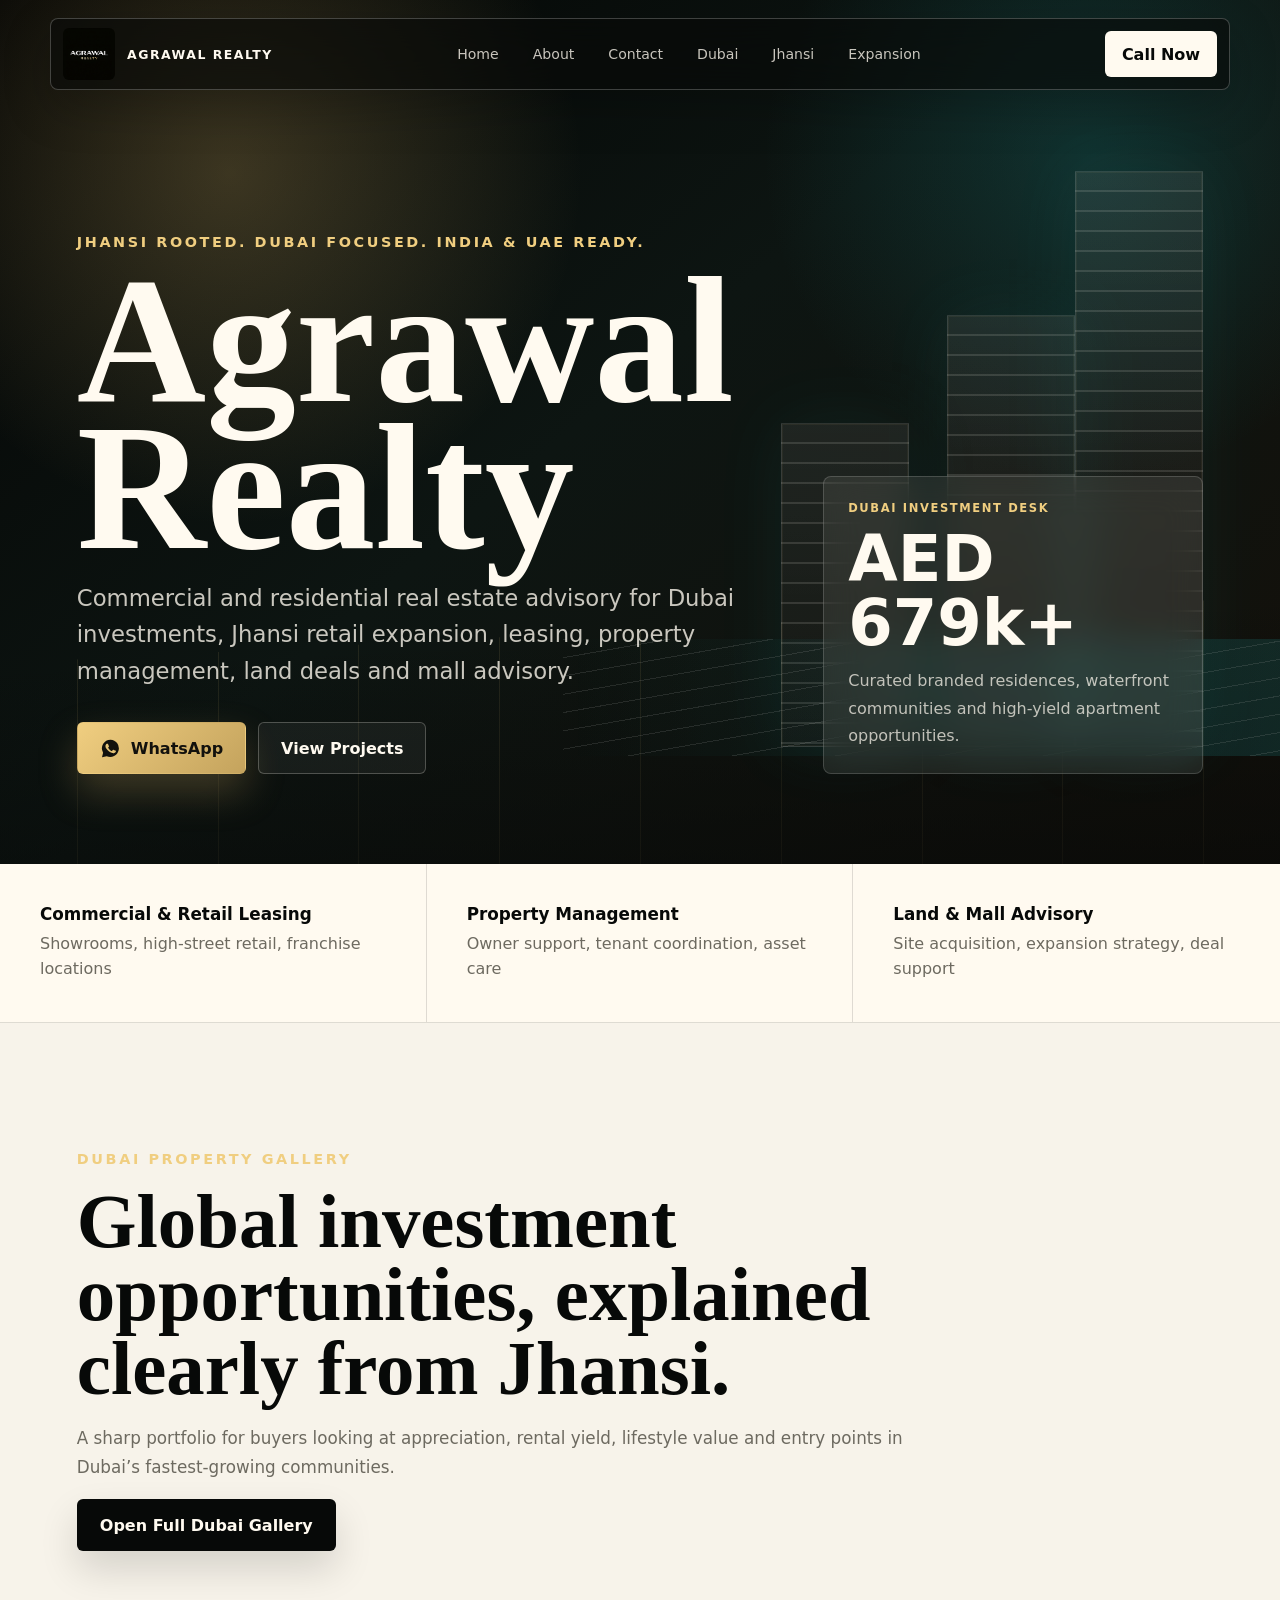
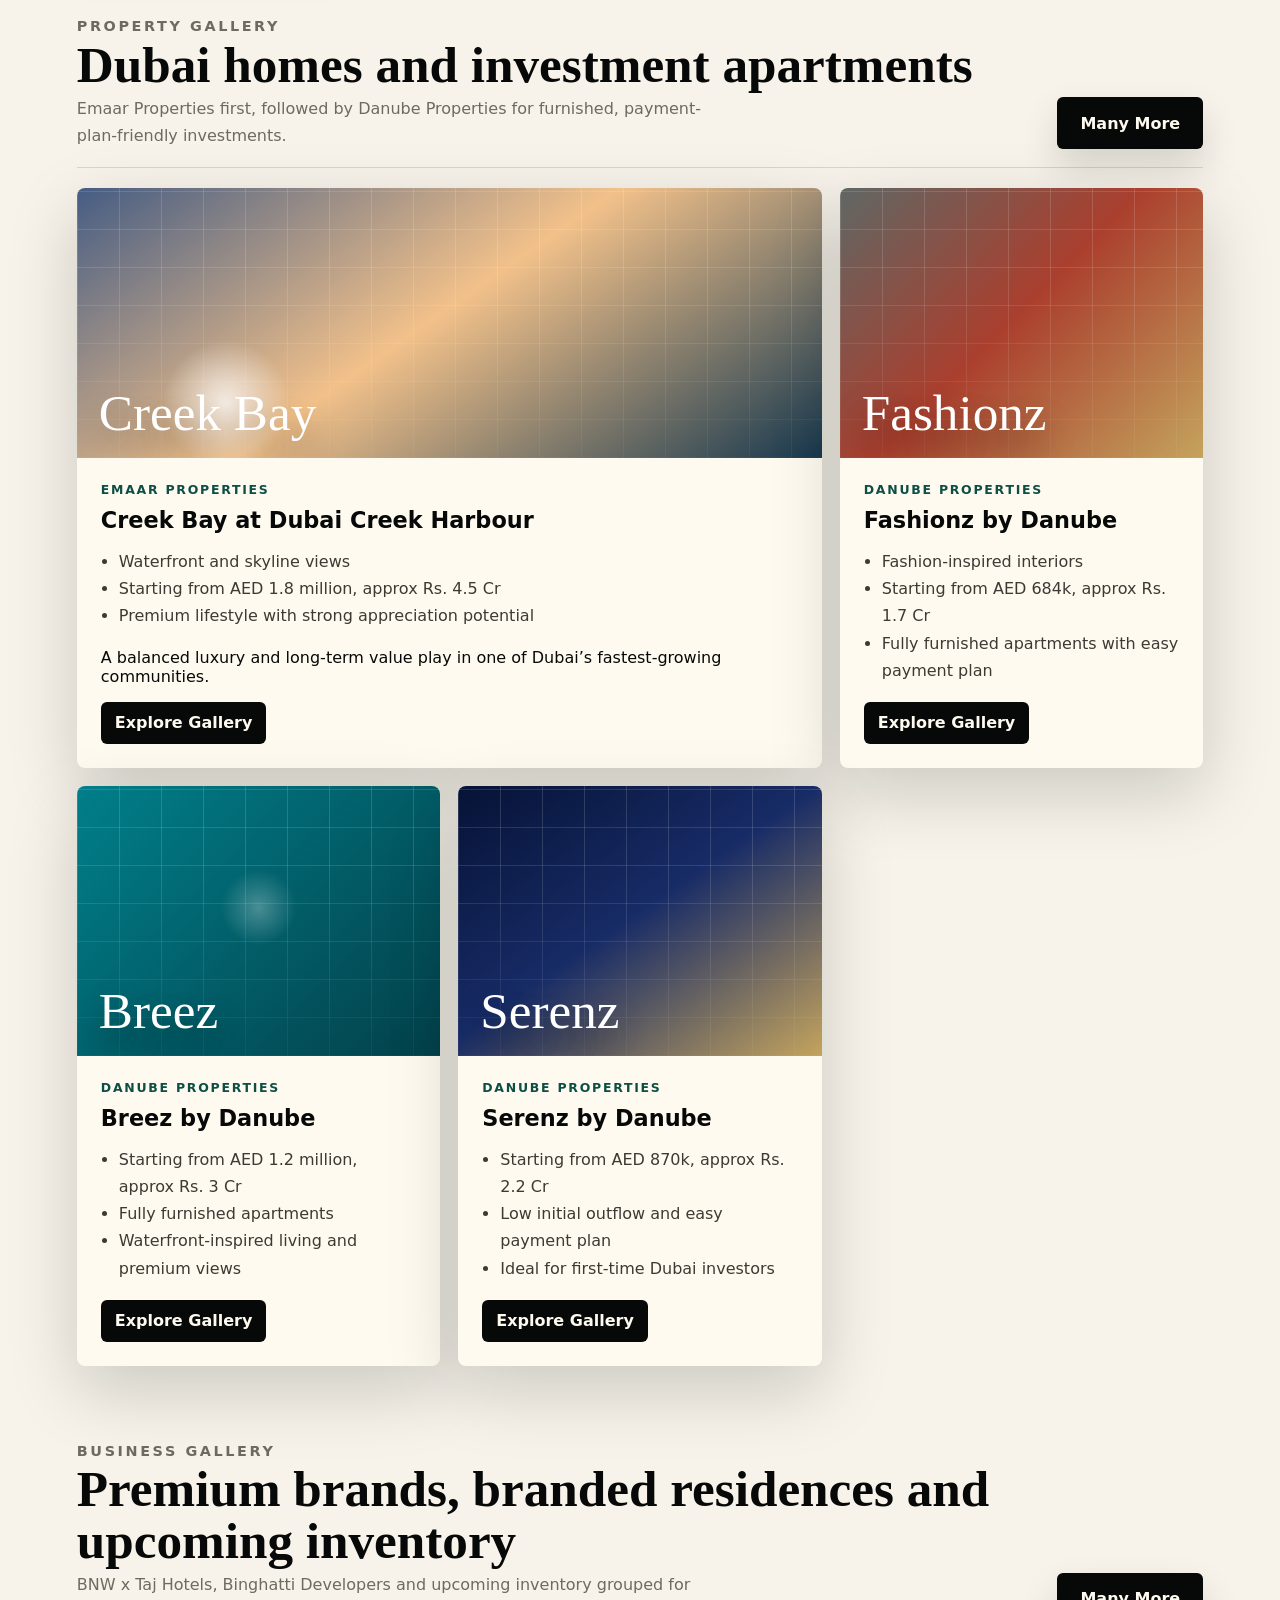
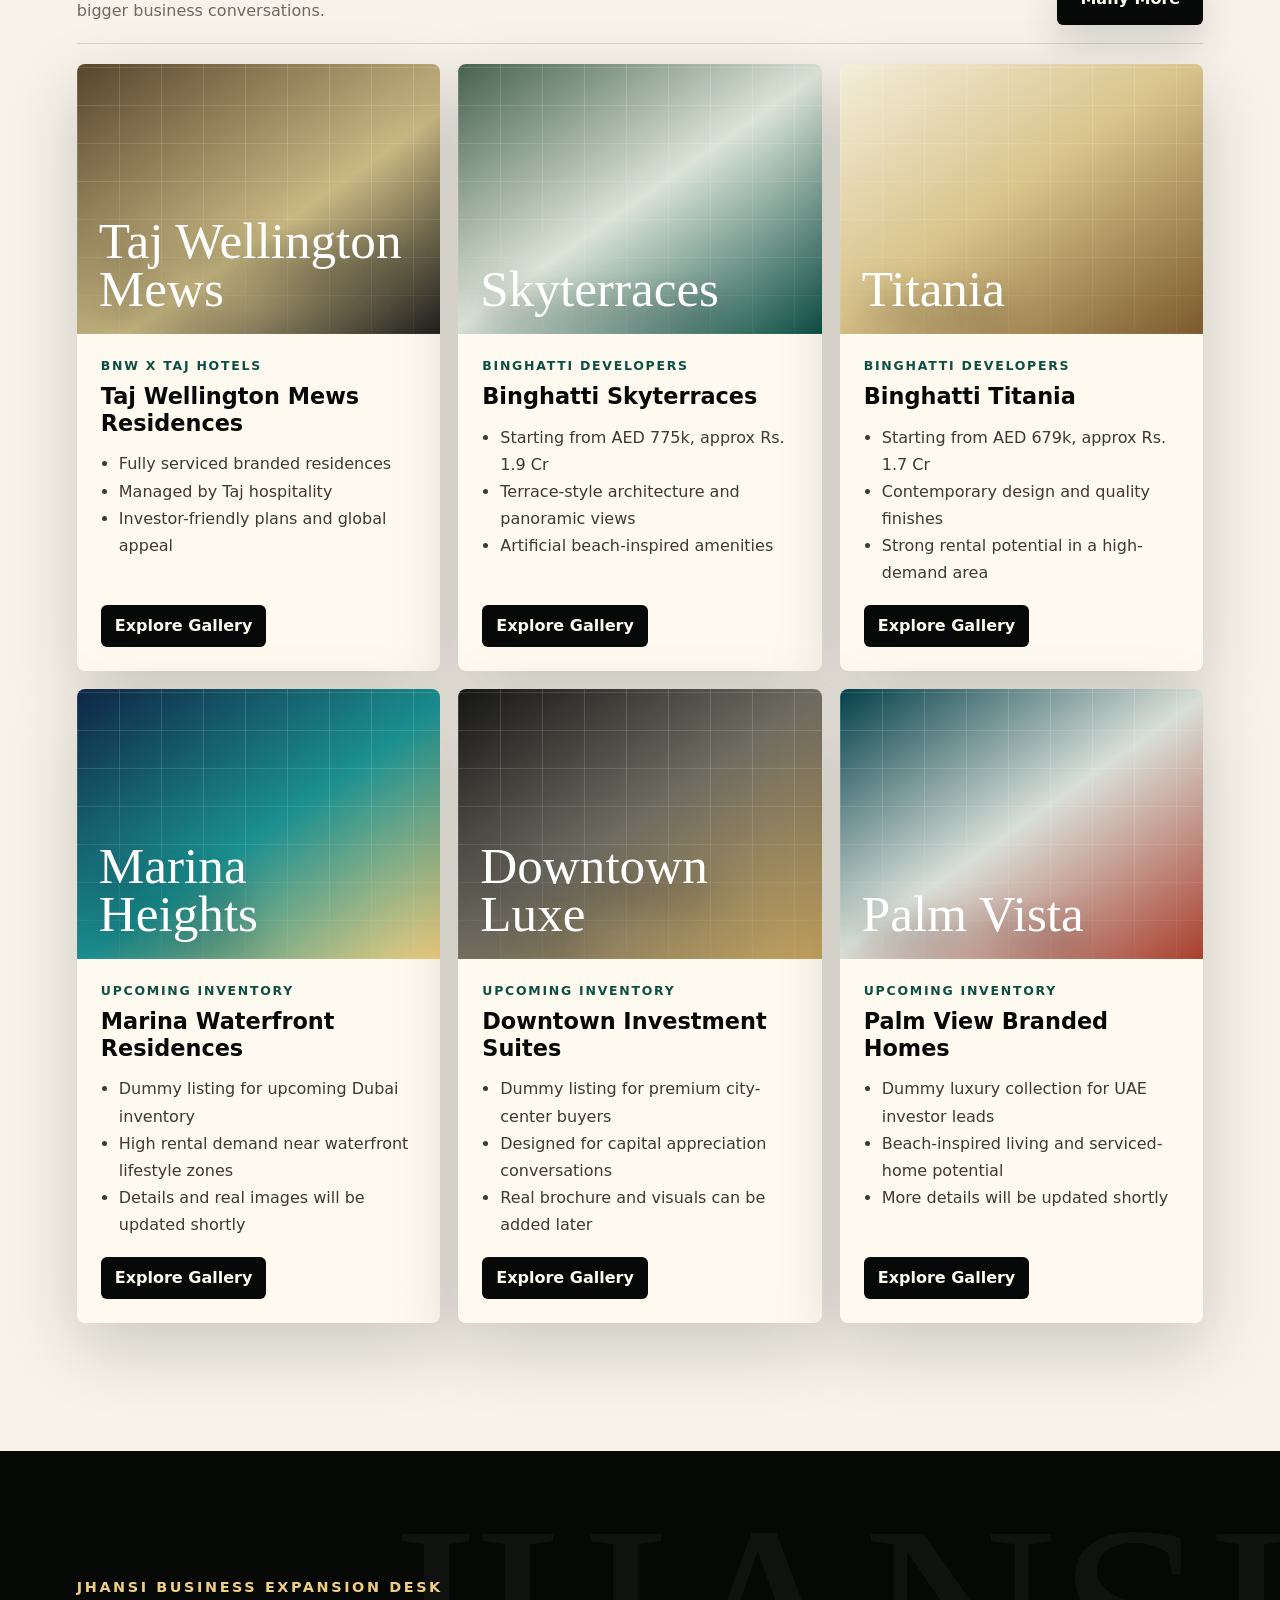
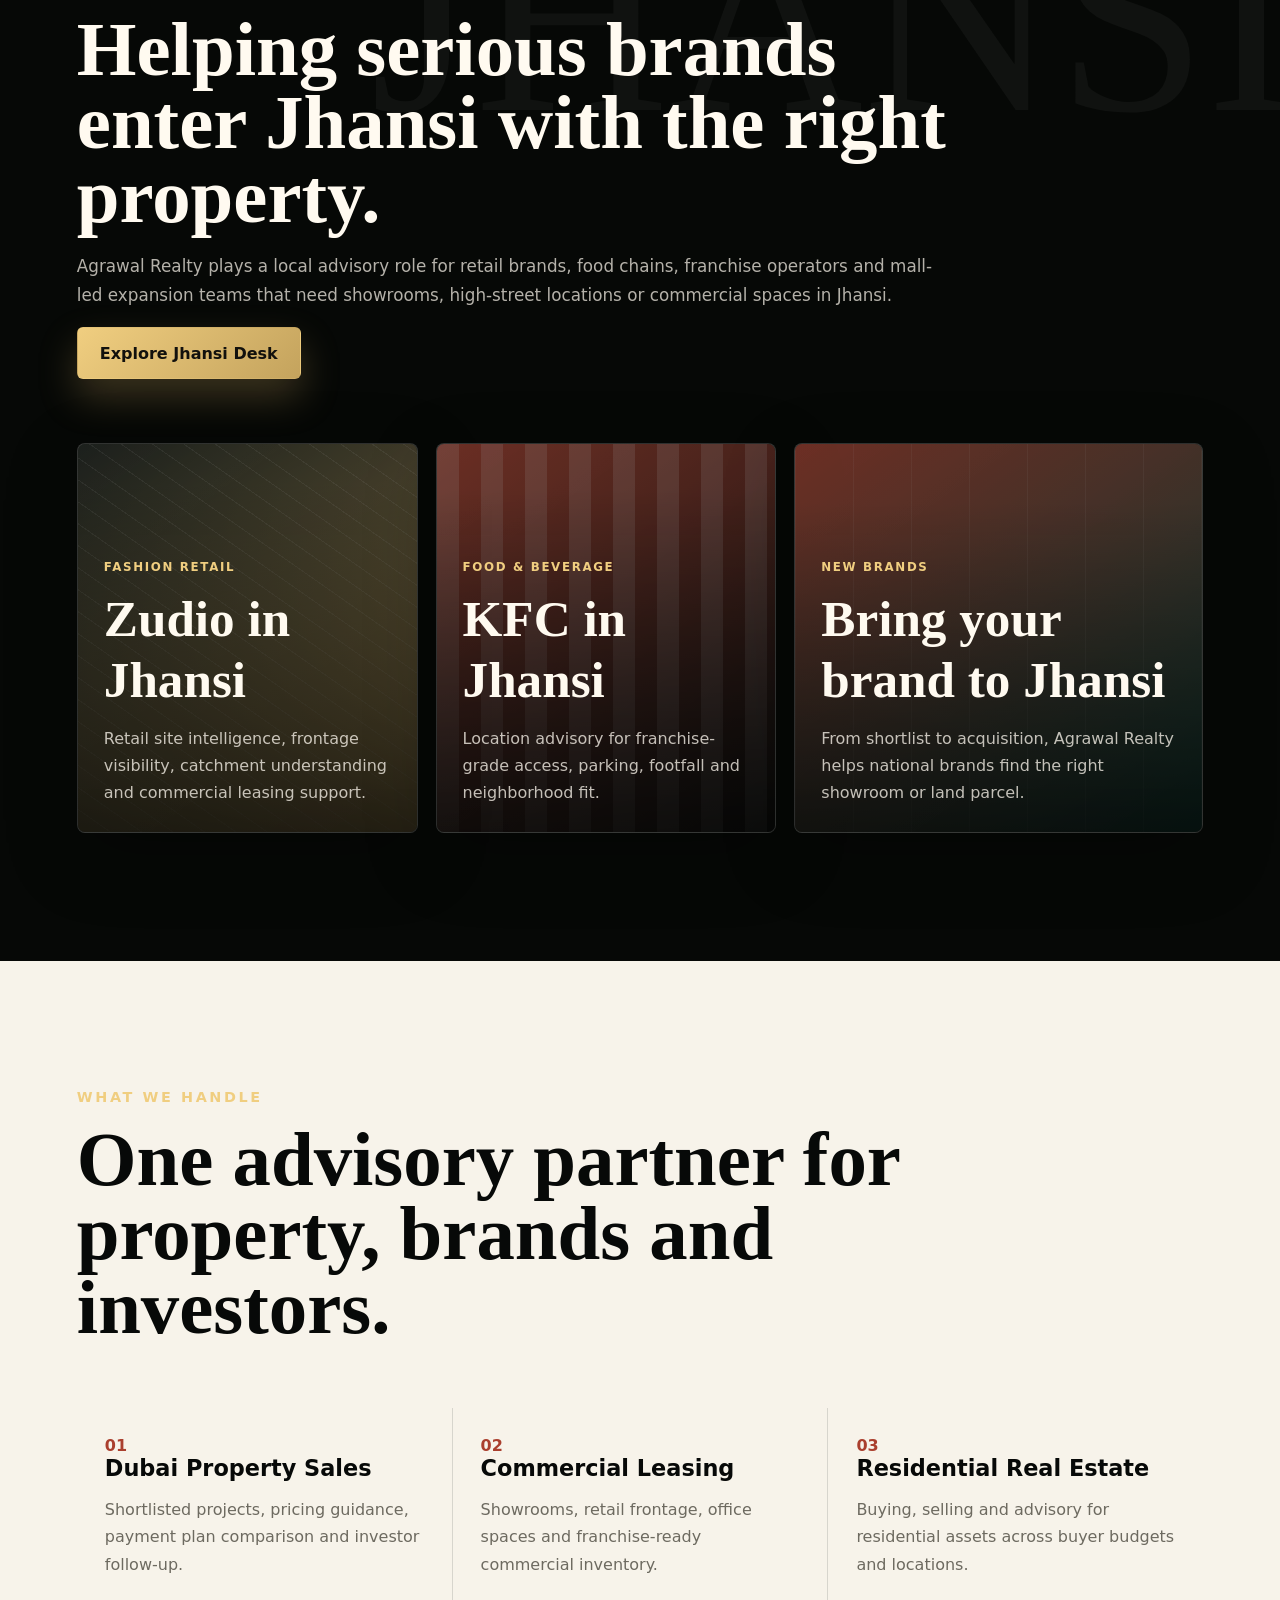
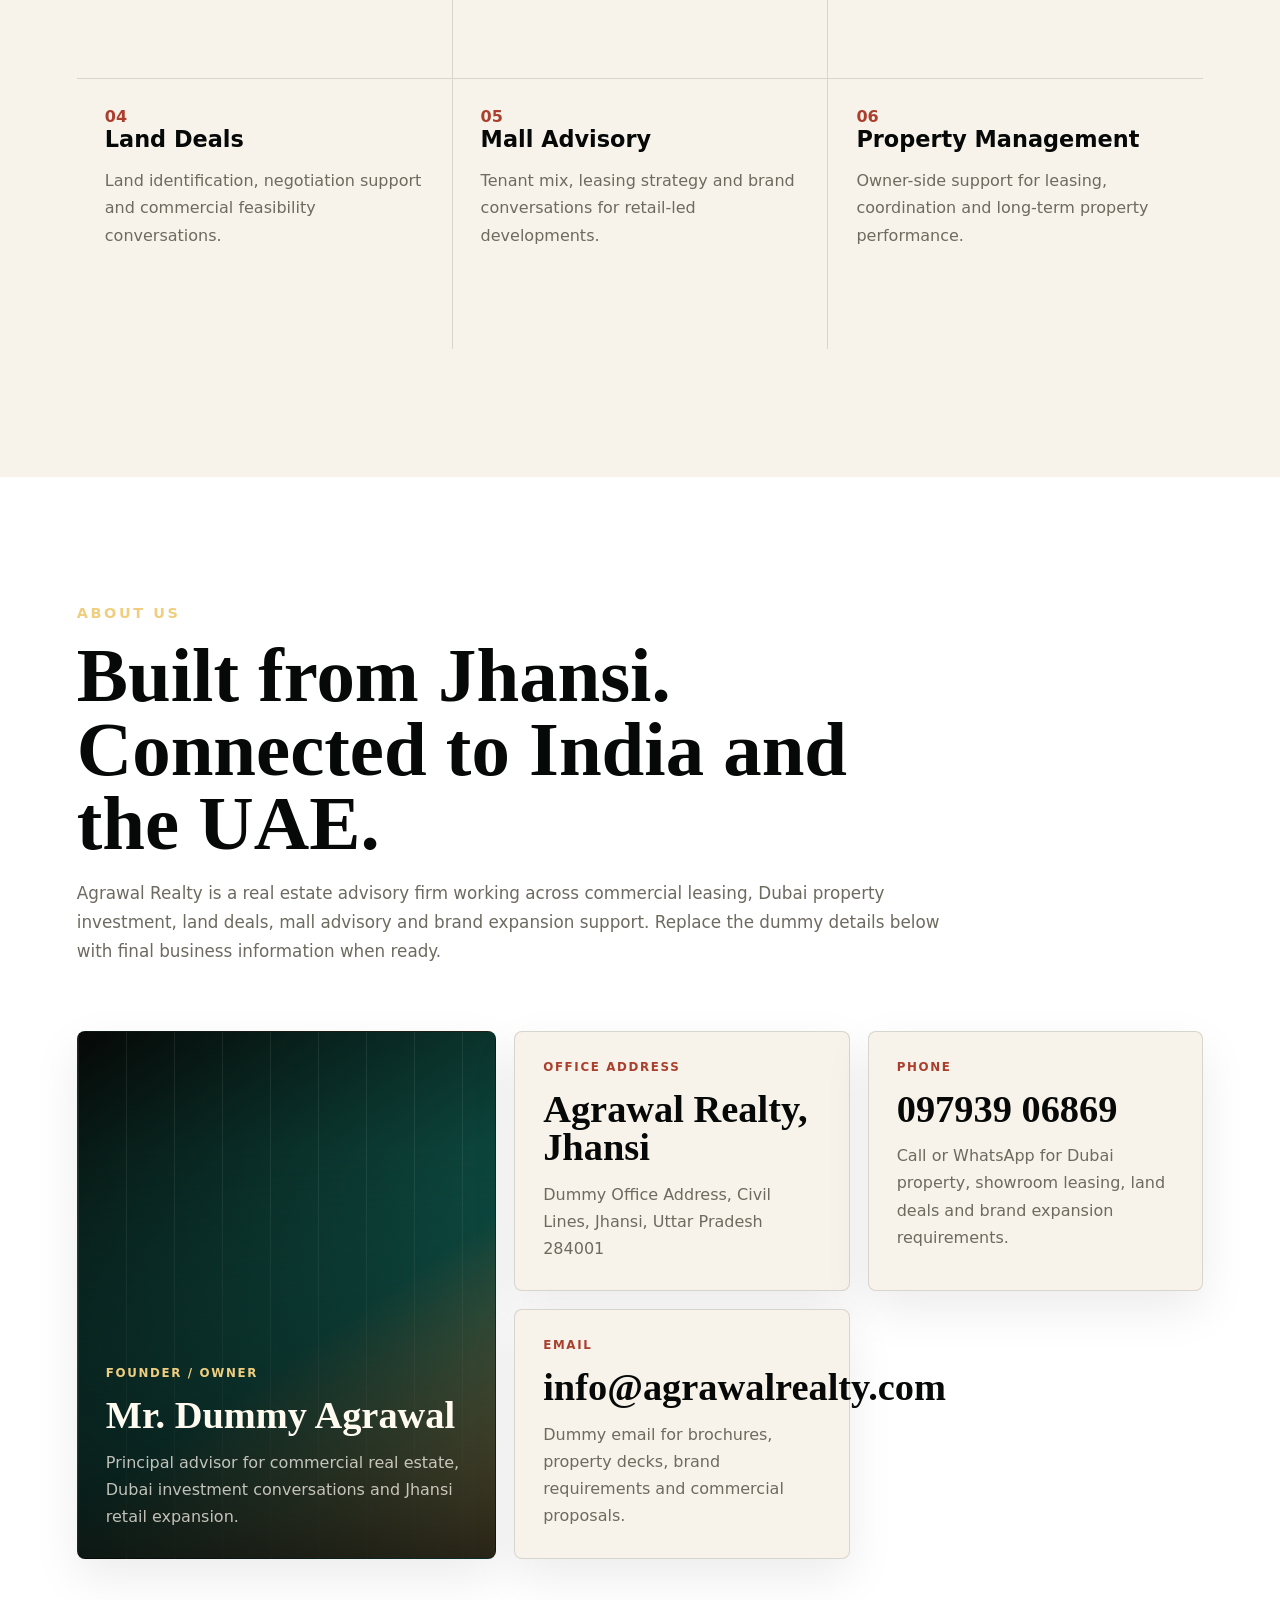
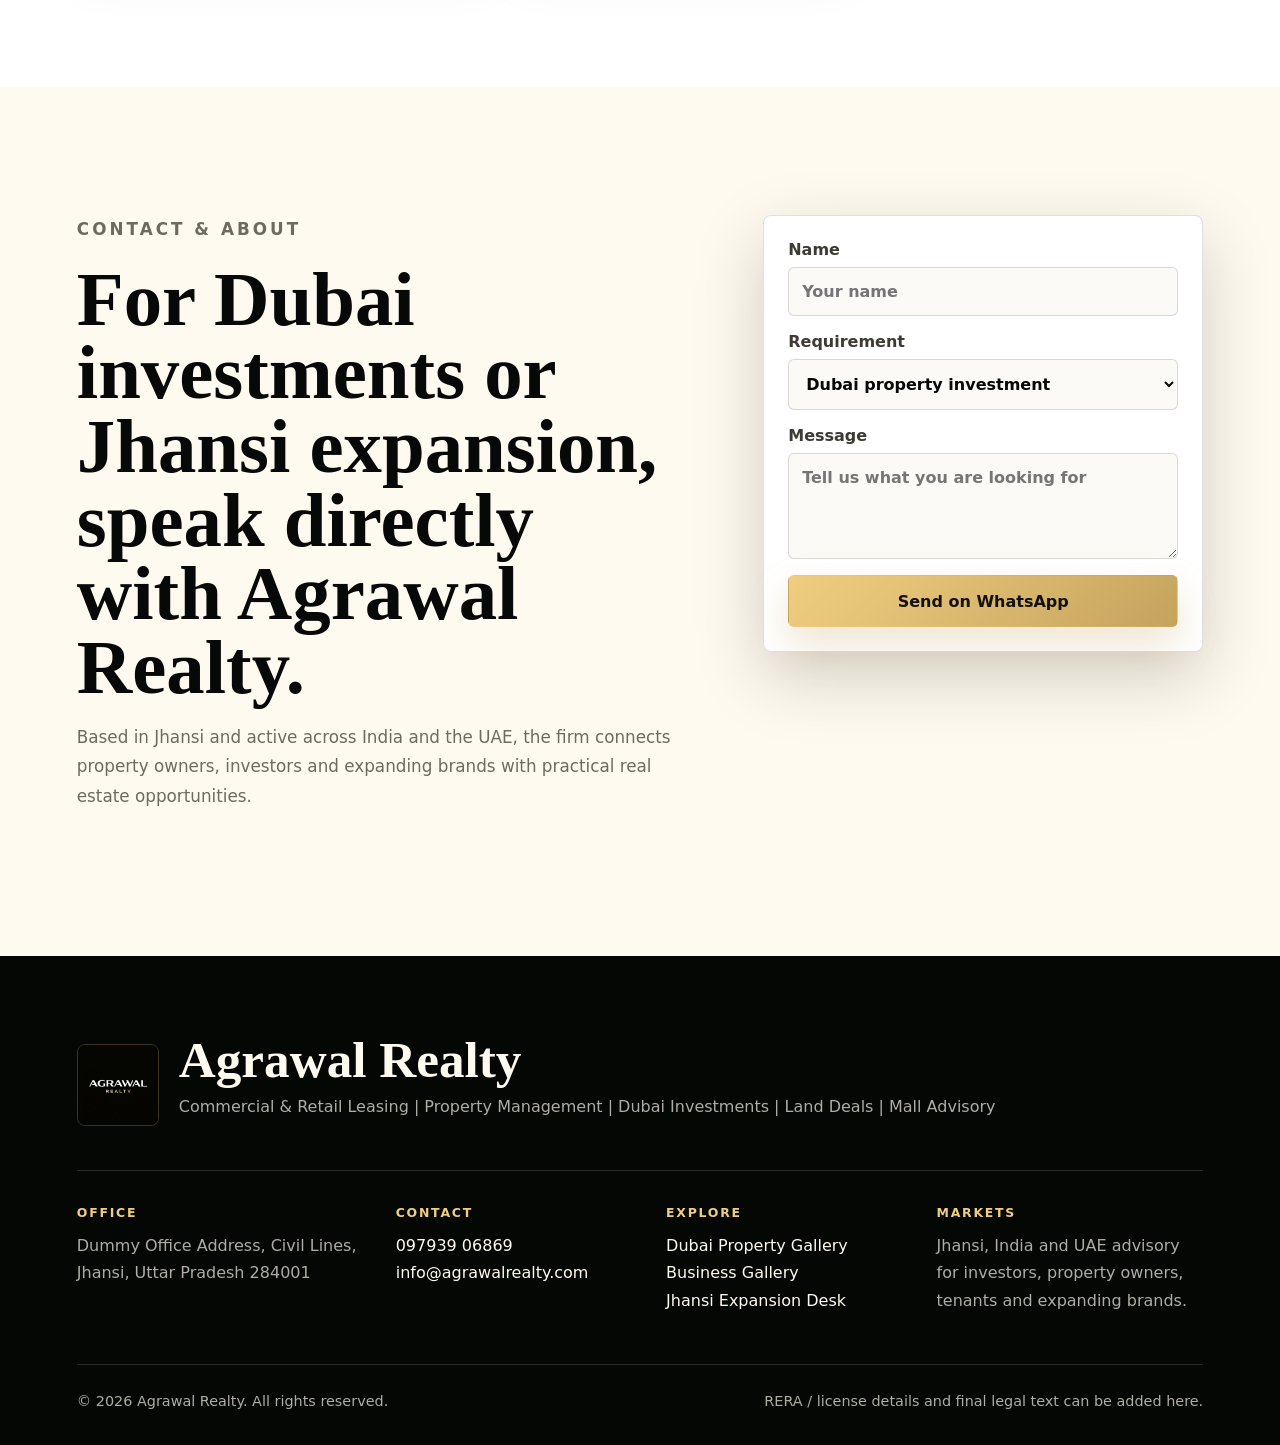
==== commit 3a9cc3ac: "add code fix it and more" ====
--- a/index.html
+++ b/index.html
@@ -24,10 +24,12 @@
         <span>Agrawal Realty</span>
       </a>
       <nav class="site-nav" aria-label="Primary navigation">
-        <a href="#dubai">Dubai</a>
-        <a href="#jhansi">Jhansi</a>
-        <a href="#about">About</a>
-        <a href="#contact">Contact</a>
+        <a href="index.html">Home</a>
+        <a href="index.html#about">About</a>
+        <a href="index.html#contact">Contact</a>
+        <a href="dubai-gallery.html">Dubai</a>
+        <a href="jhansi-expansion.html">Jhansi</a>
+        <a href="business-gallery.html">Expansion</a>
       </nav>
       <a class="nav-cta" href="tel:+919793906869">Call Now</a>
     </header>
--- a/styles.css
+++ b/styles.css
@@ -1195,6 +1195,7 @@
   line-height: 1.7;
 }
 
+/* btn whatsapp and instagram */
 .floating-actions {
   position: fixed;
   right: 18px;
@@ -1202,6 +1203,17 @@
   z-index: 60;
   display: flex;
   gap: 10px;
+  opacity: 0;          
+  transform: translateY(20px);
+  pointer-events: none;
+  transition: all 0.3s ease;
+}
+
+/* when visible */
+.floating-actions.show {
+  opacity: 1;
+  transform: translateY(0);
+  pointer-events: auto;
 }
 
 .float-btn {
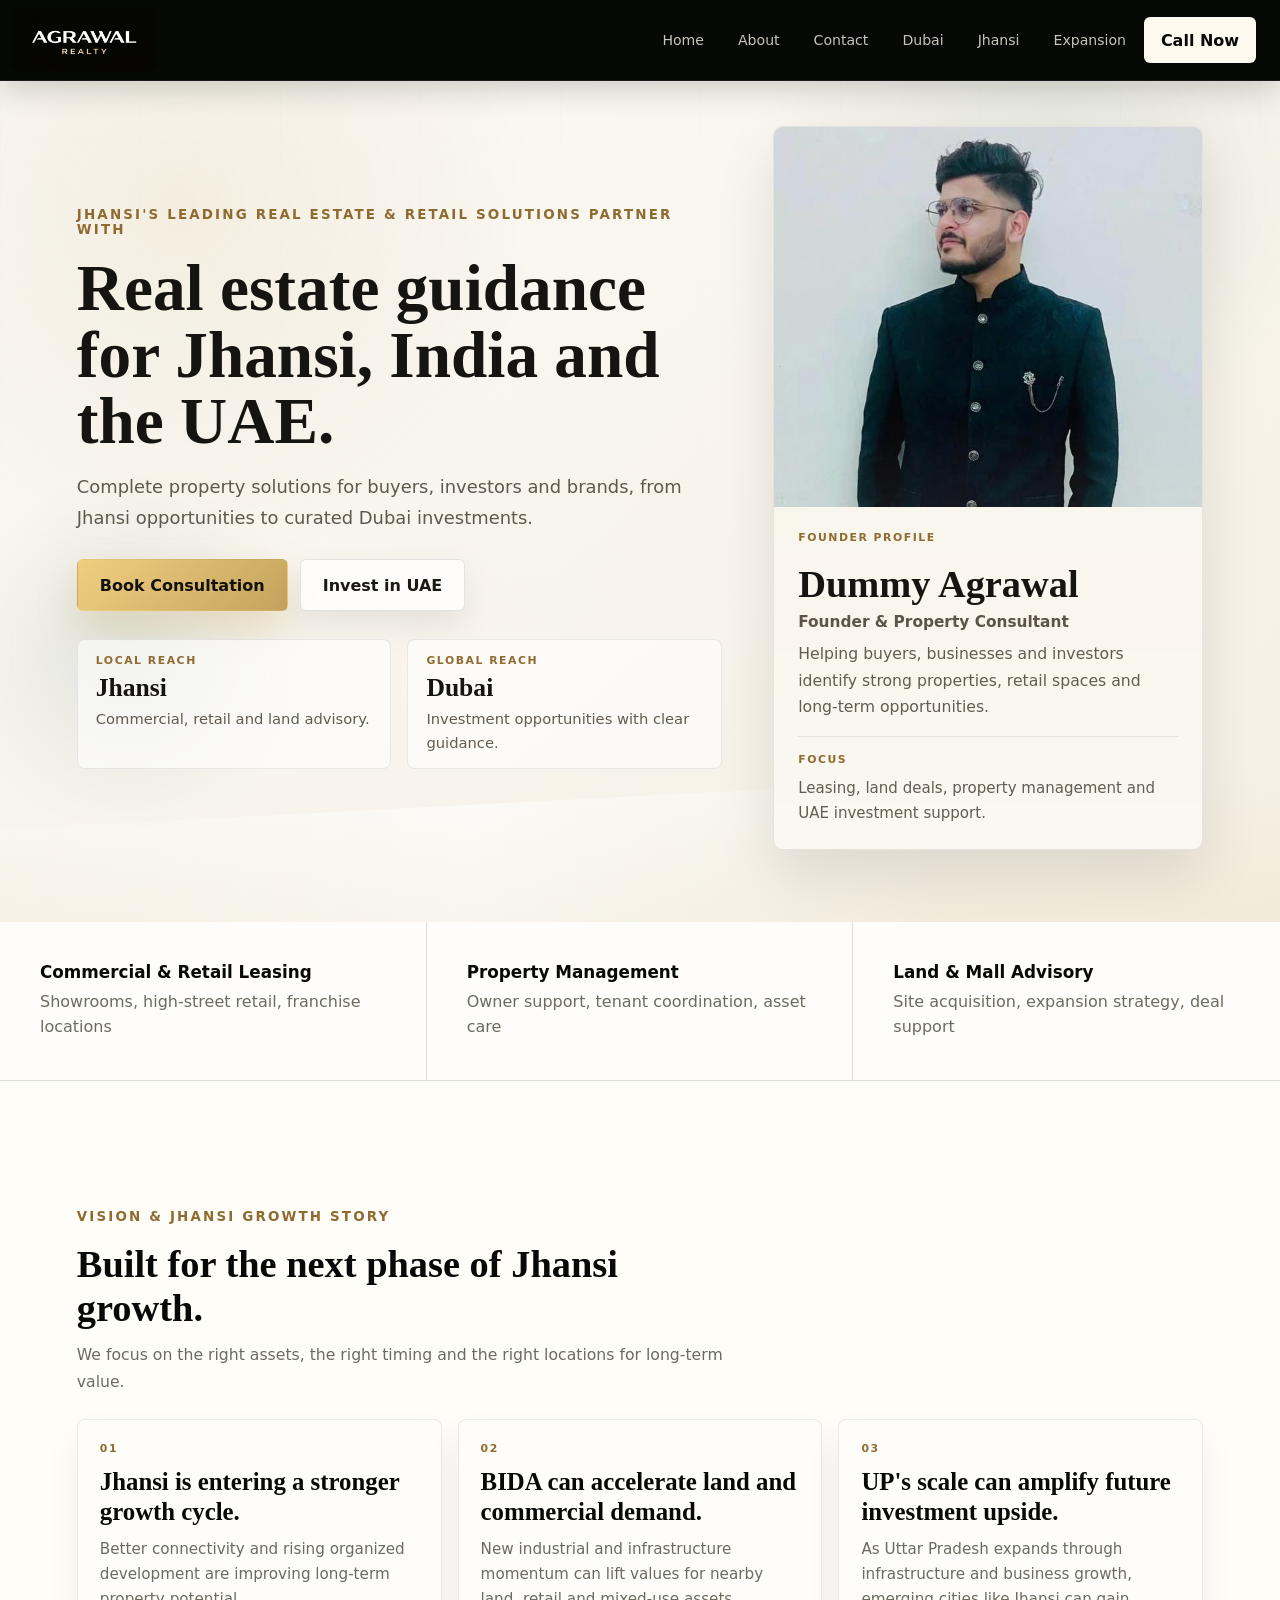
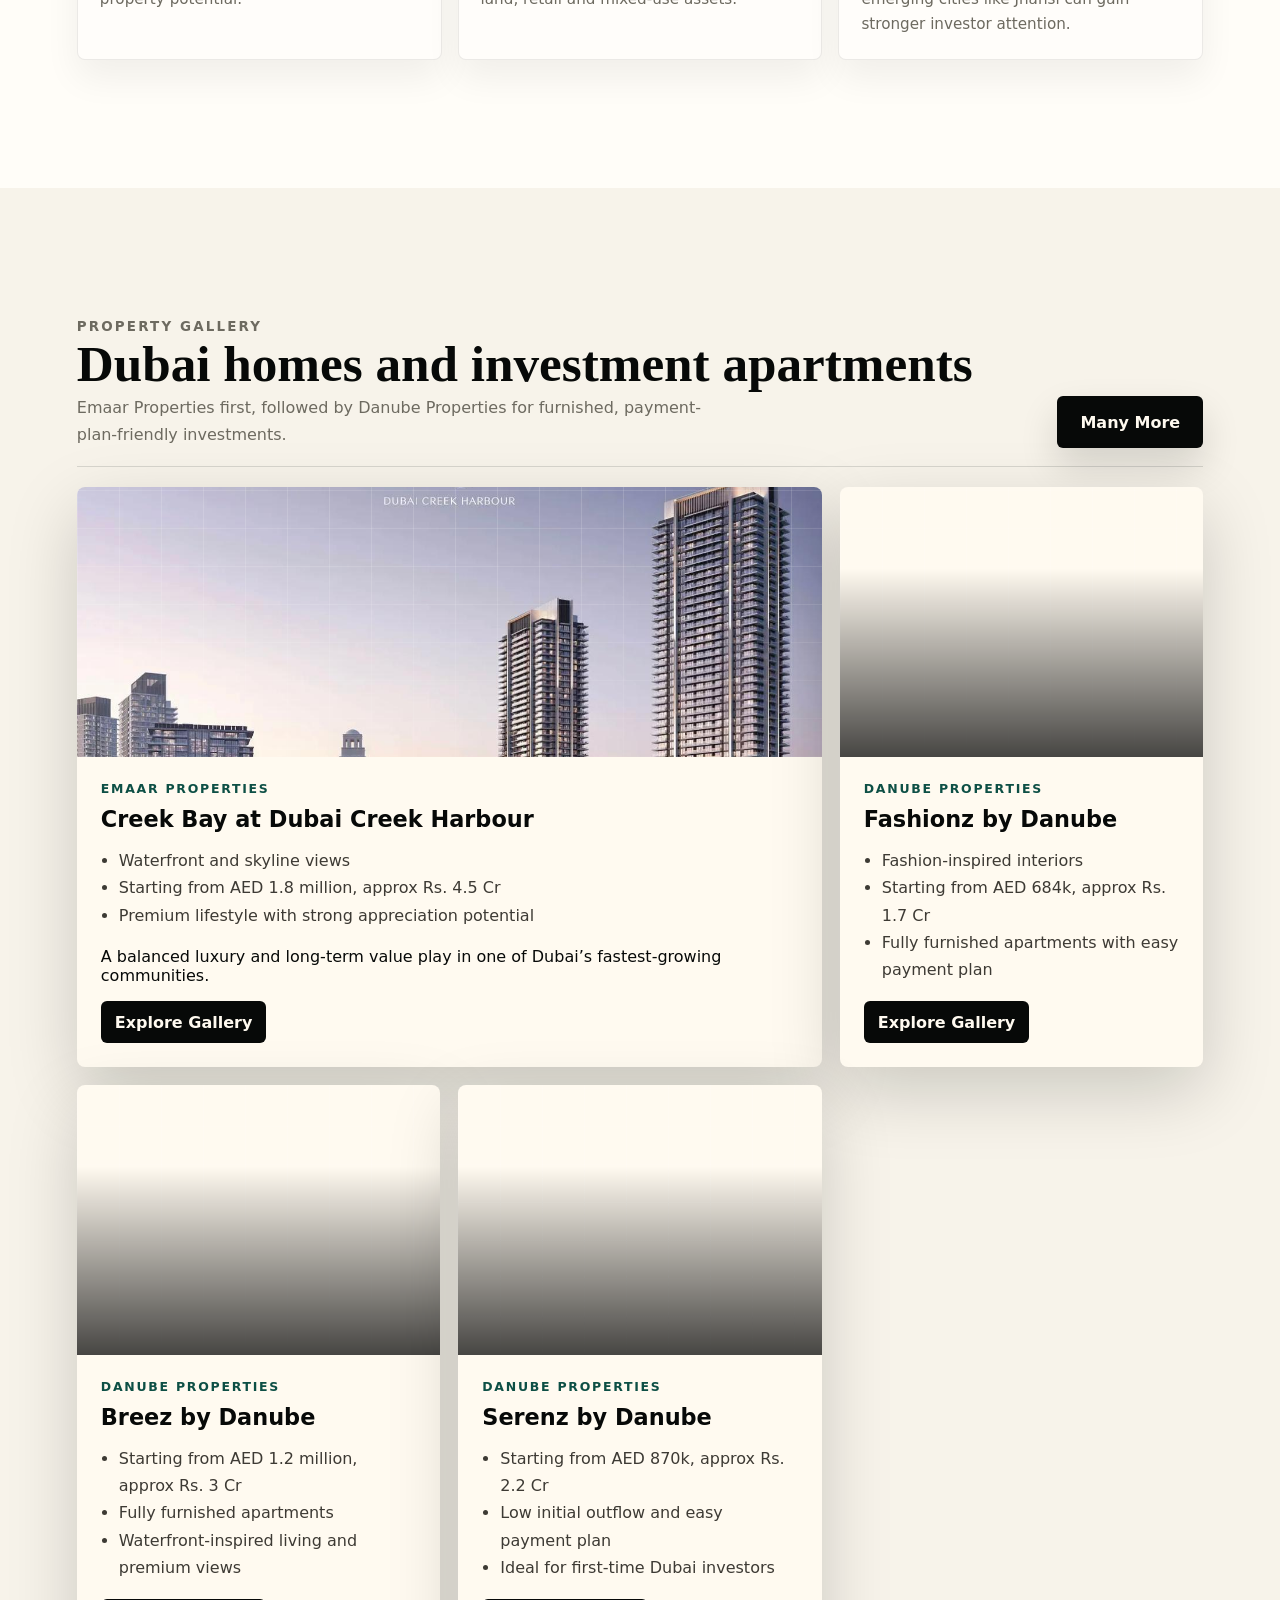
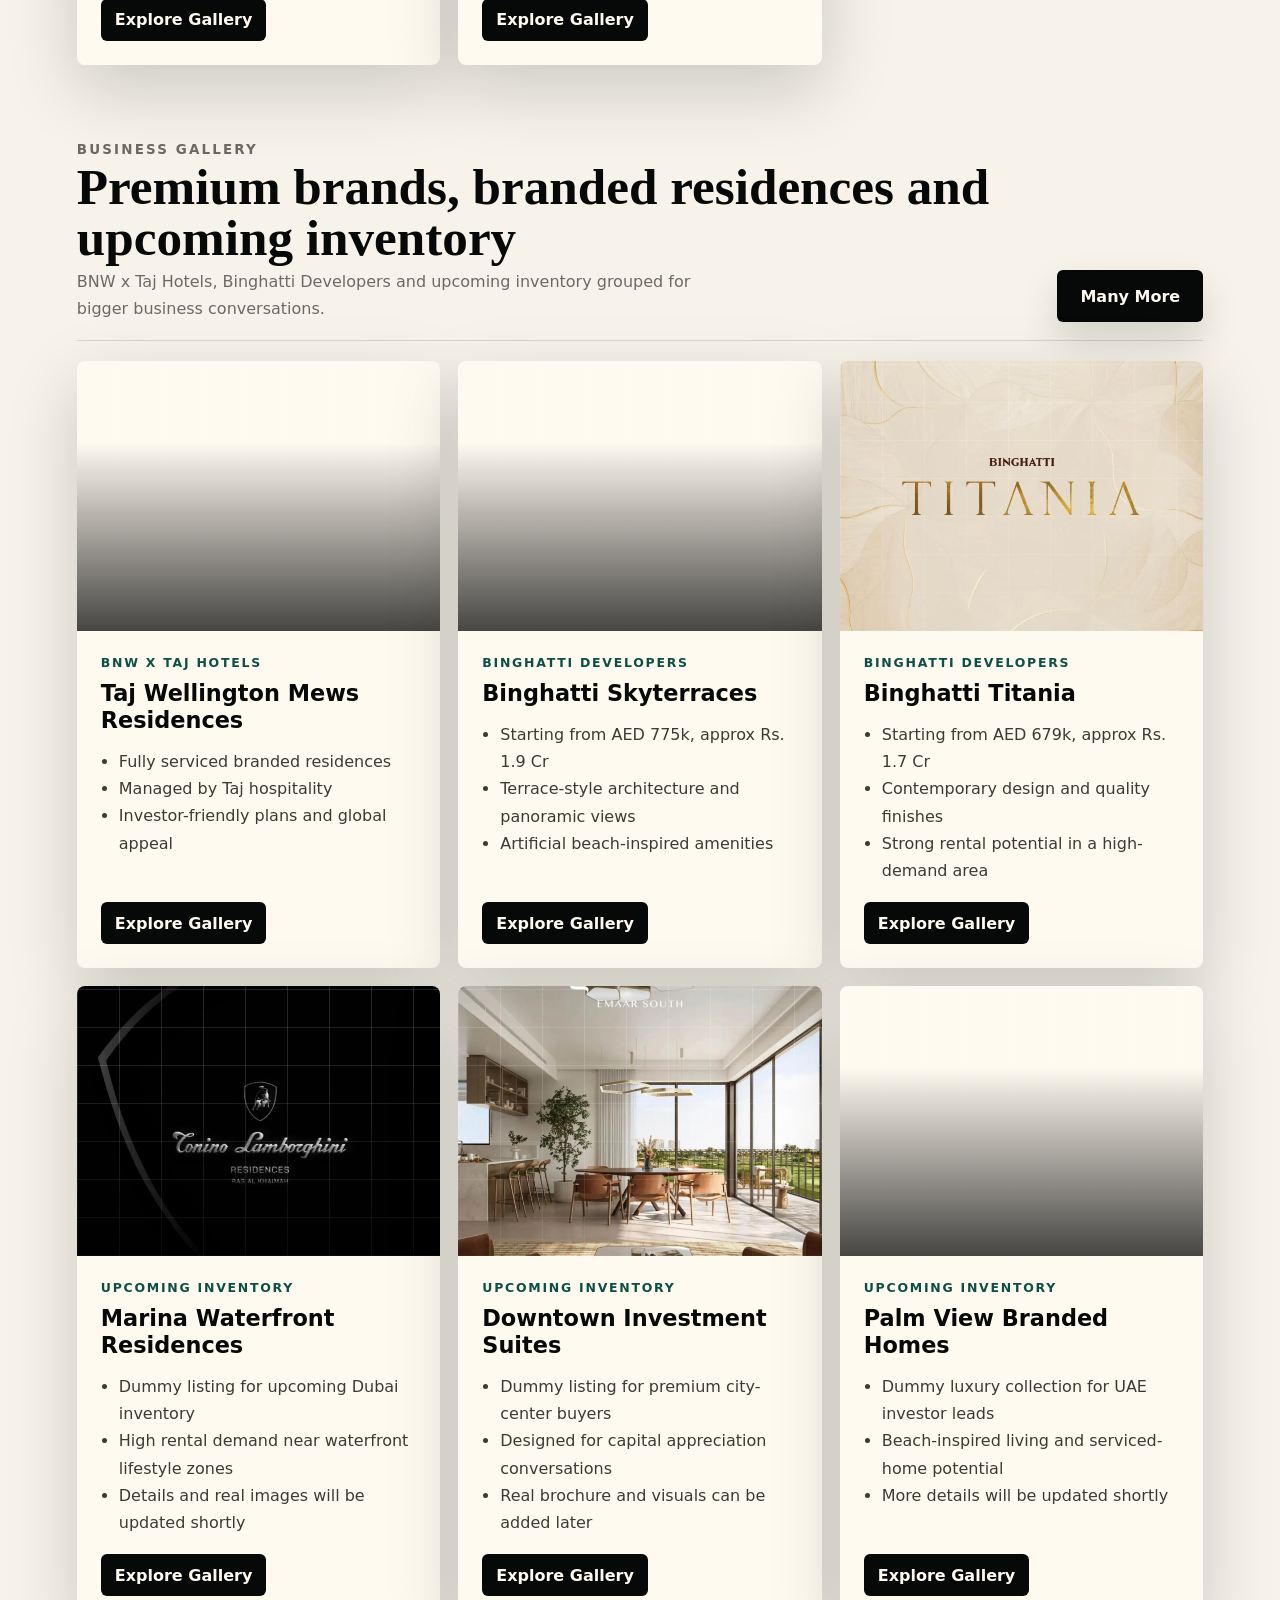
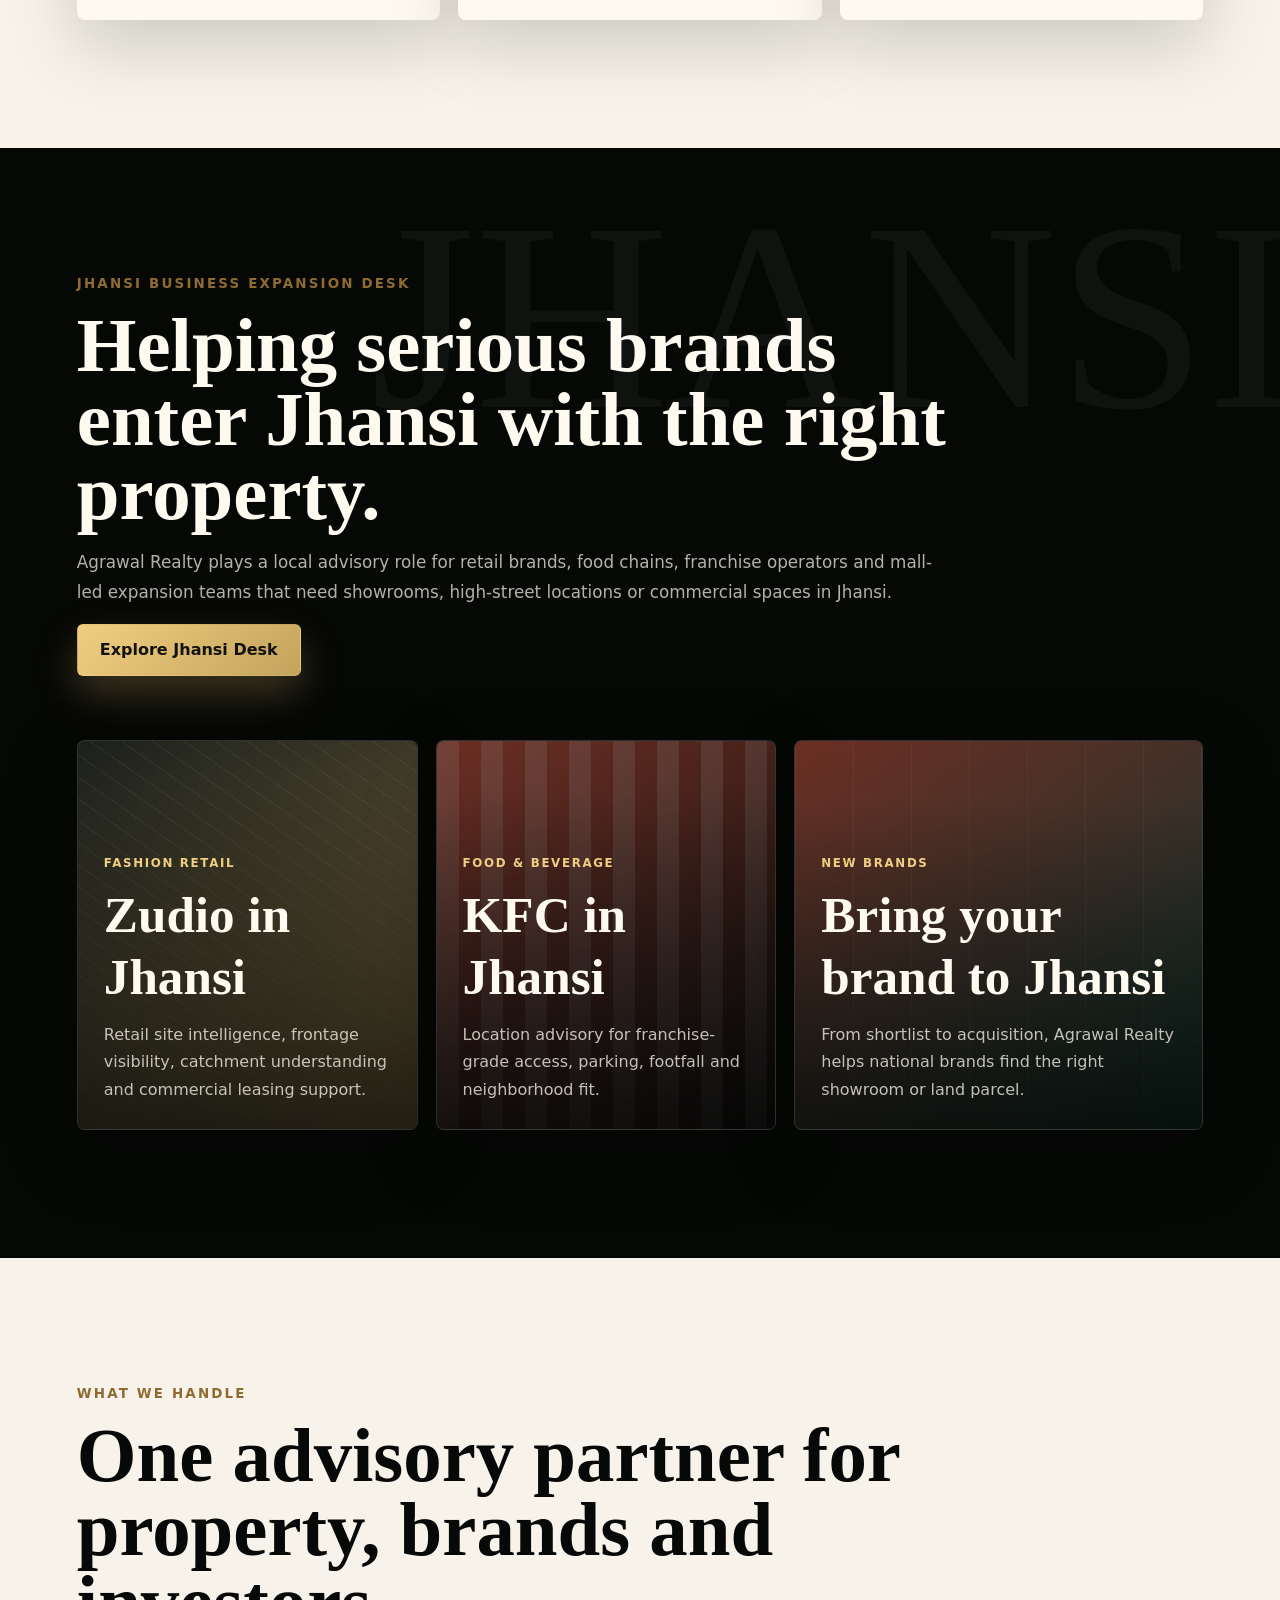
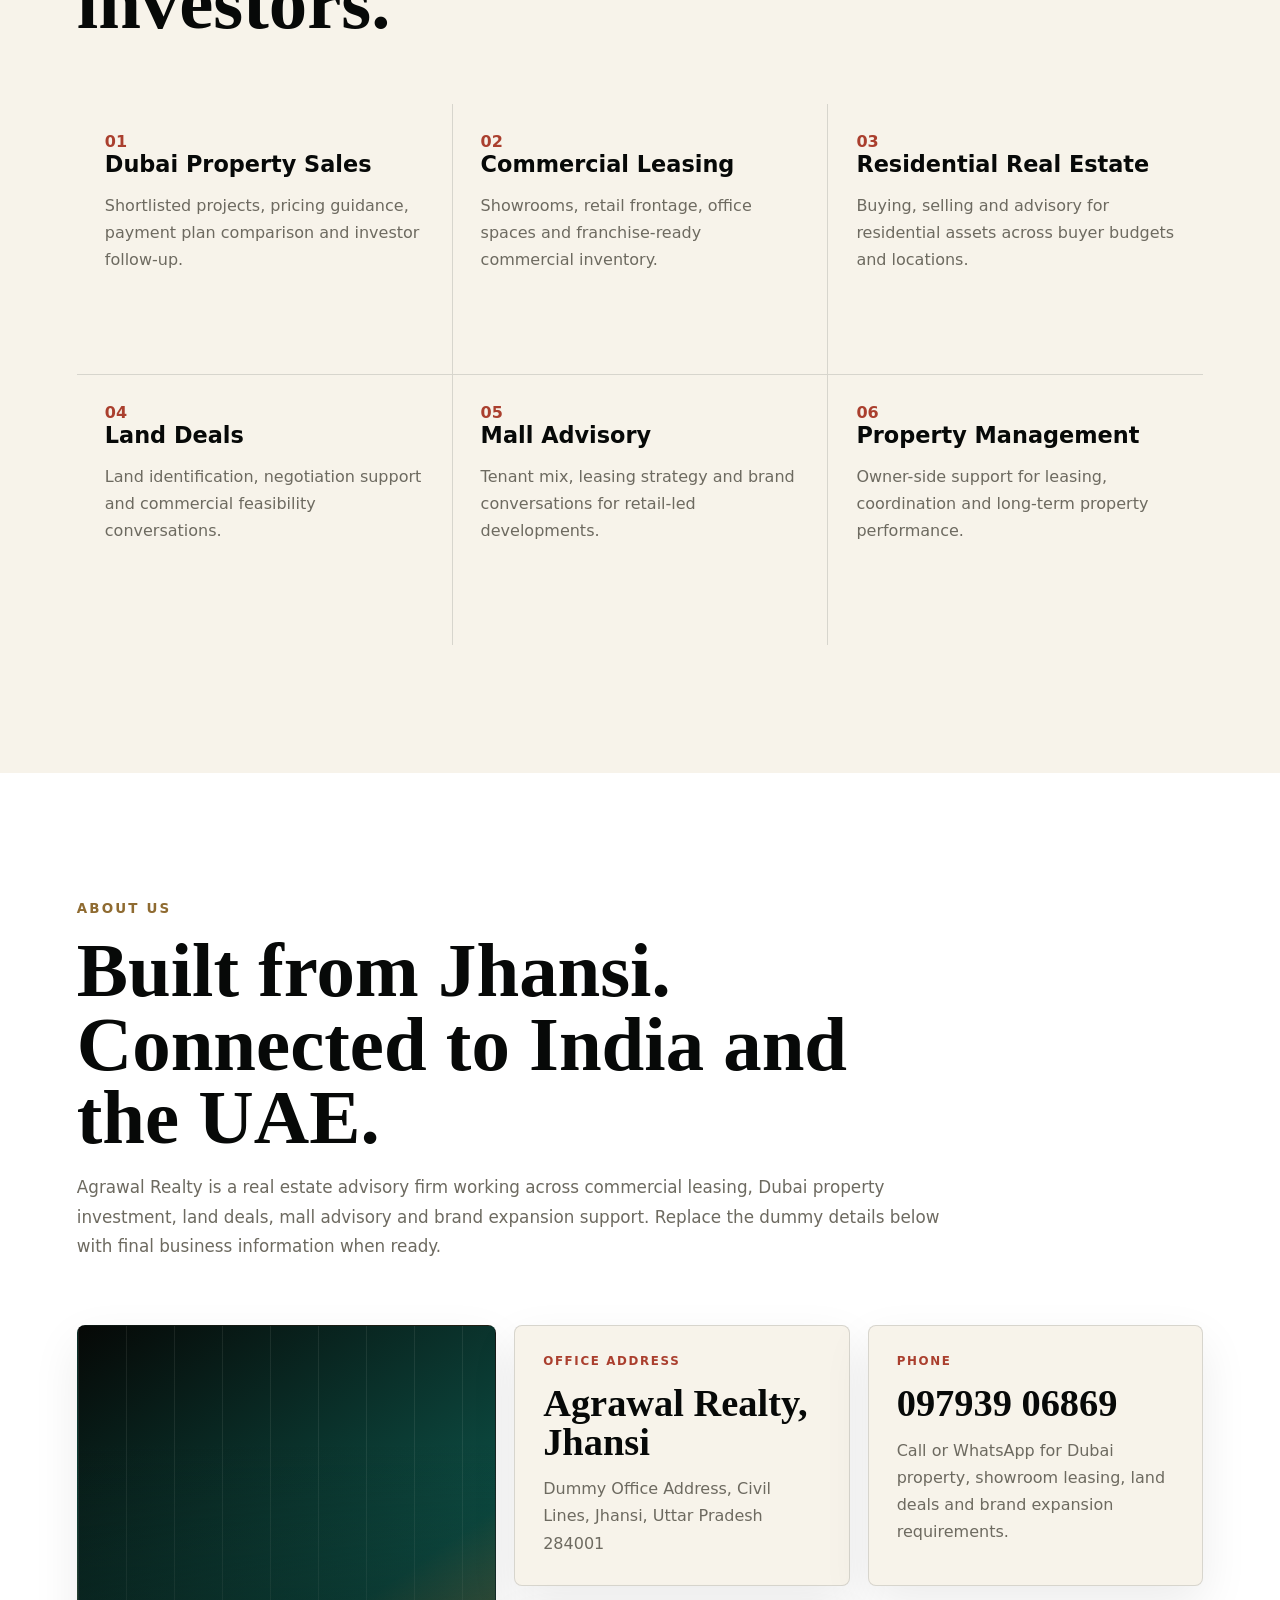
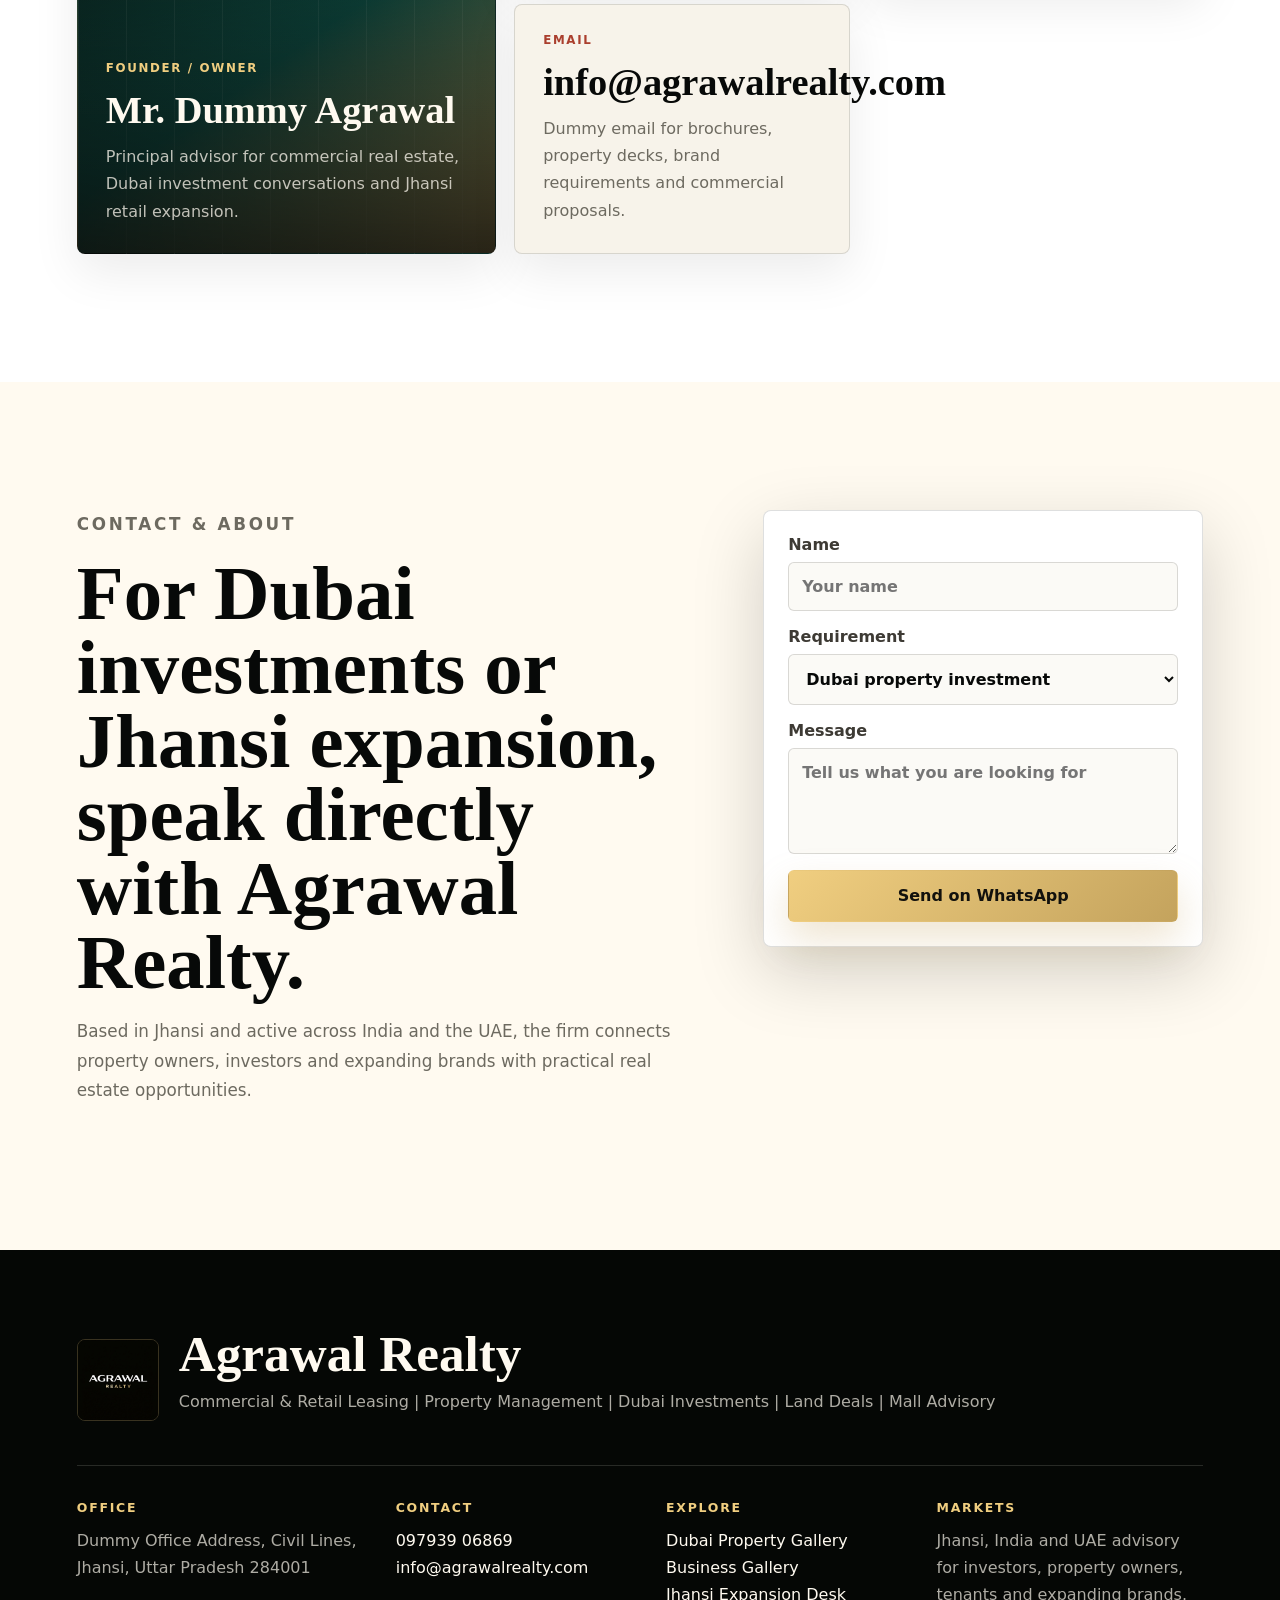
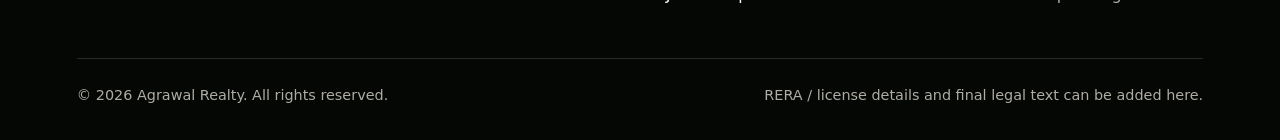
==== commit 9c3e1810: "add image and code fix" ====
--- a/index.html
+++ b/index.html
@@ -19,11 +19,16 @@
     </div>
 
     <header class="site-header">
+      <button class="menu-toggle" type="button" aria-expanded="false" aria-controls="primary-navigation" aria-label="Open navigation">
+        <span></span>
+        <span></span>
+        <span></span>
+      </button>
       <a class="brand" href="#home" aria-label="Agrawal Realty home">
         <img src="assets/agrawallogo.jpg" alt="" />
-        <span>Agrawal Realty</span>
+        
       </a>
-      <nav class="site-nav" aria-label="Primary navigation">
+      <nav class="site-nav" id="primary-navigation" aria-label="Primary navigation">
         <a href="index.html">Home</a>
         <a href="index.html#about">About</a>
         <a href="index.html#contact">Contact</a>
@@ -35,32 +40,53 @@
     </header>
 
     <main id="home">
-      <section class="hero section-dark">
+      <section class="hero">
         <div class="hero-visual" aria-hidden="true">
-          <div class="tower tower-one"></div>
-          <div class="tower tower-two"></div>
-          <div class="tower tower-three"></div>
-          <div class="waterline"></div>
+          <div class="hero-glow hero-glow-one"></div>
+          <div class="hero-glow hero-glow-two"></div>
+          <div class="hero-grid-lines"></div>
         </div>
         <div class="hero-content">
-          <p class="eyebrow">Jhansi rooted. Dubai focused. India & UAE ready.</p>
-          <h1>Agrawal Realty</h1>
+          <p class="eyebrow">Jhansi's Leading Real Estate & Retail Solutions Partner With</p>
+          <h1>Real estate guidance for Jhansi, India and the UAE.</h1>
           <p class="hero-copy">
-            Commercial and residential real estate advisory for Dubai investments, Jhansi retail expansion,
-            leasing, property management, land deals and mall advisory.
+            Complete property solutions for buyers, investors and brands, from Jhansi opportunities to curated Dubai
+            investments.
           </p>
           <div class="hero-actions">
-            <a class="button button-gold" href="https://wa.me/919793906869" target="_blank" rel="noopener">
-              <svg viewBox="0 0 24 24" aria-hidden="true"><path d="M12.04 2a9.83 9.83 0 0 0-8.5 14.78L2.3 22l5.36-1.2A9.84 9.84 0 1 0 12.04 2Zm5.74 14.05c-.24.68-1.38 1.26-1.93 1.34-.5.08-1.13.12-1.82-.12-.42-.13-.96-.31-1.65-.61-2.9-1.25-4.79-4.17-4.94-4.37-.14-.19-1.18-1.57-1.18-3 0-1.42.75-2.12 1.02-2.41.26-.29.58-.36.77-.36h.56c.18 0 .42-.07.66.5.24.58.83 2.01.9 2.15.08.15.12.32.03.51-.1.19-.15.31-.29.48-.14.17-.31.38-.44.51-.15.15-.3.31-.13.6.17.29.76 1.25 1.63 2.02 1.12.99 2.06 1.3 2.35 1.45.29.14.46.12.63-.07.19-.22.73-.85.93-1.14.19-.29.39-.24.66-.15.27.1 1.73.82 2.02.97.29.14.49.21.56.33.07.12.07.7-.17 1.37Z"/></svg>
-              WhatsApp
-            </a>
-            <a class="button button-ghost" href="dubai-gallery.html">View Projects</a>
-          </div>
-        </div>
-        <aside class="hero-panel" aria-label="Key markets">
-          <span>Dubai investment desk</span>
-          <strong>AED 679k+</strong>
-          <p>Curated branded residences, waterfront communities and high-yield apartment opportunities.</p>
+            <a class="button button-gold" href="https://wa.me/919793906869?text=Hello%20Agrawal%20Realty%2C%20I%20want%20to%20book%20a%20consultation." target="_blank" rel="noopener">Book Consultation</a>
+            <a class="button button-light" href="dubai-gallery.html#gallery">Invest in UAE</a>
+          </div>
+          <div class="hero-stat-row" aria-label="Core strengths">
+            <article>
+              <span>Local Reach</span>
+              <strong>Jhansi</strong>
+              <p>Commercial, retail and land advisory.</p>
+            </article>
+            <article>
+              <span>Global Reach</span>
+              <strong>Dubai</strong>
+              <p>Investment opportunities with clear guidance.</p>
+            </article>
+          </div>
+        </div>
+        <aside class="hero-profile" aria-label="Founder profile">
+          <div class="hero-profile-media">
+            <img src="assets/dummy.jpeg" alt="Dummy Agrawal, Founder and Property Consultant" />
+          </div>
+          <div class="hero-profile-body">
+            <p class="hero-profile-label">Founder Profile</p>
+            <h2>Dummy Agrawal</h2>
+            <p class="hero-profile-role">Founder & Property Consultant</p>
+            <p>
+              Helping buyers, businesses and investors identify strong properties, retail spaces and long-term
+              opportunities.
+            </p>
+            <div class="hero-profile-note">
+              <span>Focus</span>
+              <p>Leasing, land deals, property management and UAE investment support.</p>
+            </div>
+          </div>
         </aside>
       </section>
 
@@ -79,8 +105,45 @@
         </article>
       </section>
 
+      <section class="section vision-section">
+        <div class="vision-intro">
+          <div class="section-heading">
+            <p class="eyebrow">Vision & Jhansi Growth Story</p>
+            <h2>Built for the next phase of Jhansi growth.</h2>
+            <p>
+              We focus on the right assets, the right timing and the right locations for long-term value.
+            </p>
+          </div>
+        </div>
+
+        <div class="vision-grid">
+          <article class="vision-card">
+            <span>01</span>
+            <h3>Jhansi is entering a stronger growth cycle.</h3>
+            <p>
+              Better connectivity and rising organized development are improving long-term property potential.
+            </p>
+          </article>
+          <article class="vision-card">
+            <span>02</span>
+            <h3>BIDA can accelerate land and commercial demand.</h3>
+            <p>
+              New industrial and infrastructure momentum can lift values for nearby land, retail and mixed-use assets.
+            </p>
+          </article>
+          <article class="vision-card">
+            <span>03</span>
+            <h3>UP's scale can amplify future investment upside.</h3>
+            <p>
+              As Uttar Pradesh expands through infrastructure and business growth, emerging cities like Jhansi can gain
+              stronger investor attention.
+            </p>
+          </article>
+        </div>
+      </section>
+
       <section id="dubai" class="section section-dubai">
-        <div class="section-heading">
+        <!-- <div class="section-heading">
           <p class="eyebrow">Dubai Property Gallery</p>
           <h2>Global investment opportunities, explained clearly from Jhansi.</h2>
           <p>
@@ -88,7 +151,7 @@
             Dubai’s fastest-growing communities.
           </p>
           <a class="button button-dark" href="dubai-gallery.html">Open Full Dubai Gallery</a>
-        </div>
+        </div> -->
 
         <div class="gallery-split" id="gallery">
           <div class="gallery-group">
@@ -98,13 +161,13 @@
                 <h3>Dubai homes and investment apartments</h3>
                 <p>Emaar Properties first, followed by Danube Properties for furnished, payment-plan-friendly investments.</p>
               </div>
-              <a class="button button-dark" href="dubai-gallery.html#property-gallery">Many More</a>
+              <a class="button button-dark hide-mobile" href="dubai-gallery.html#property-gallery">Many More</a>
             </div>
 
             <div class="property-grid">
           <article class="property-card feature creek">
             <div class="property-art">
-              <span>Creek Bay</span>
+              <!-- <span>Creek Bay</span> -->
             </div>
             <div class="property-body">
               <p class="tag">Emaar Properties</p>
@@ -120,7 +183,7 @@
           </article>
 
           <article class="property-card fashionz">
-            <div class="property-art"><span>Fashionz</span></div>
+            <div class="property-art"></div>
             <div class="property-body">
               <p class="tag">Danube Properties</p>
               <h3>Fashionz by Danube</h3>
@@ -134,7 +197,9 @@
           </article>
 
           <article class="property-card breez">
-            <div class="property-art"><span>Breez</span></div>
+            <div class="property-art">
+              <!-- <span>Breez</span> -->
+            </div>
             <div class="property-body">
               <p class="tag">Danube Properties</p>
               <h3>Breez by Danube</h3>
@@ -148,7 +213,9 @@
           </article>
 
           <article class="property-card serenz">
-            <div class="property-art"><span>Serenz</span></div>
+            <div class="property-art">
+              <!-- <span>Serenz</span> -->
+              </div>
             <div class="property-body">
               <p class="tag">Danube Properties</p>
               <h3>Serenz by Danube</h3>
@@ -170,13 +237,15 @@
                 <h3>Premium brands, branded residences and upcoming inventory</h3>
                 <p>BNW x Taj Hotels, Binghatti Developers and upcoming inventory grouped for bigger business conversations.</p>
               </div>
-              <a class="button button-dark" href="business-gallery.html">Many More</a>
+              <a class="button button-dark hide-mobile" href="business-gallery.html">Many More</a>
             </div>
 
             <div class="property-grid">
 
           <article class="property-card taj">
-            <div class="property-art"><span>Taj Wellington Mews</span></div>
+            <div class="property-art">
+              <!-- <span>Taj Wellington Mews</span> -->
+            </div>
             <div class="property-body">
               <p class="tag">BNW x Taj Hotels</p>
               <h3>Taj Wellington Mews Residences</h3>
@@ -190,7 +259,9 @@
           </article>
 
           <article class="property-card sky">
-            <div class="property-art"><span>Skyterraces</span></div>
+            <div class="property-art">
+              <!-- <span>Skyterraces</span> -->
+            </div>
             <div class="property-body">
               <p class="tag">Binghatti Developers</p>
               <h3>Binghatti Skyterraces</h3>
@@ -204,7 +275,9 @@
           </article>
 
           <article class="property-card titania">
-            <div class="property-art"><span>Titania</span></div>
+            <div class="property-art">
+              <!-- <span>Titania</span> -->
+            </div>
             <div class="property-body">
               <p class="tag">Binghatti Developers</p>
               <h3>Binghatti Titania</h3>
@@ -218,7 +291,9 @@
           </article>
 
           <article class="property-card marina">
-            <div class="property-art"><span>Marina Heights</span></div>
+            <div class="property-art">
+              <!-- <span>Marina Heights</span> -->
+            </div>
             <div class="property-body">
               <p class="tag">Upcoming Inventory</p>
               <h3>Marina Waterfront Residences</h3>
@@ -232,7 +307,9 @@
           </article>
 
           <article class="property-card downtown">
-            <div class="property-art"><span>Downtown Luxe</span></div>
+            <div class="property-art">
+              <!-- <span>Downtown Luxe</span> -->
+            </div>
             <div class="property-body">
               <p class="tag">Upcoming Inventory</p>
               <h3>Downtown Investment Suites</h3>
@@ -246,7 +323,9 @@
           </article>
 
           <article class="property-card palm">
-            <div class="property-art"><span>Palm Vista</span></div>
+            <div class="property-art">
+              <!-- <span>Palm Vista</span> -->
+            </div>
             <div class="property-body">
               <p class="tag">Upcoming Inventory</p>
               <h3>Palm View Branded Homes</h3>
--- a/styles.css
+++ b/styles.css
@@ -108,23 +108,20 @@
 
 .site-header {
   position: fixed;
-  top: 18px;
-  left: 50%;
+  top: 0;
+  left: 0;
   z-index: 50;
-  width: min(1180px, calc(100% - 32px));
-  height: 72px;
+  width: 100%;
+  min-height: 78px;
   display: flex;
   align-items: center;
-  justify-content: space-between;
+  justify-content: flex-start;
   gap: 18px;
-  padding: 10px 12px;
-  border: 1px solid rgba(255, 255, 255, 0.22);
-  border-radius: 8px;
-  background: rgba(8, 10, 9, 0.64);
+  padding: 14px 24px;
+  border-bottom: 1px solid rgba(255, 255, 255, 0.08);
+  background: #060806;
   color: var(--pearl);
-  backdrop-filter: blur(22px);
-  box-shadow: 0 16px 48px rgba(0, 0, 0, 0.22);
-  transform: translateX(-50%);
+  box-shadow: 0 10px 30px rgba(0, 0, 0, 0.16);
 }
 
 .brand {
@@ -137,6 +134,7 @@
   letter-spacing: 0.12em;
   font-size: 0.78rem;
   flex: 0 0 auto;
+  margin-right: auto;
 }
 
 .brand span,
@@ -149,10 +147,43 @@
 }
 
 .brand img {
-  width: 52px;
+  width: 120px;
   height: 52px;
   object-fit: cover;
+  transform: scale(1.2); /* zoom effect */
   border-radius: 6px;
+}
+
+.menu-toggle {
+  display: none;
+  width: 46px;
+  height: 46px;
+  padding: 0;
+  border: 0;
+  background: transparent;
+  cursor: pointer;
+}
+
+.menu-toggle span {
+  display: block;
+  width: 22px;
+  height: 2px;
+  margin: 5px auto;
+  border-radius: 999px;
+  background: var(--pearl);
+  transition: transform 0.28s ease, opacity 0.2s ease;
+}
+
+.site-header.nav-open .menu-toggle span:nth-child(1) {
+  transform: translateY(7px) rotate(45deg);
+}
+
+.site-header.nav-open .menu-toggle span:nth-child(2) {
+  opacity: 0;
+}
+
+.site-header.nav-open .menu-toggle span:nth-child(3) {
+  transform: translateY(-7px) rotate(-45deg);
 }
 
 .site-nav {
@@ -190,14 +221,15 @@
 
 .hero {
   position: relative;
-  min-height: 96vh;
-  display: grid;
-  grid-template-columns: minmax(0, 1fr) minmax(280px, 380px);
-  align-items: end;
-  gap: 34px;
-  padding: clamp(140px, 16vh, 190px) clamp(20px, 6vw, 82px) clamp(70px, 10vh, 96px);
+  min-height: 88vh;
+  display: grid;
+  grid-template-columns: minmax(0, 1.15fr) minmax(320px, 430px);
+  align-items: center;
+  gap: clamp(28px, 4vw, 72px);
+  padding: clamp(118px, 14vh, 158px) clamp(20px, 6vw, 82px) clamp(54px, 8vh, 84px);
   overflow: hidden;
   isolation: isolate;
+  background: linear-gradient(180deg, #f7f3ea 0%, #f4efe4 100%);
 }
 
 .hero::before {
@@ -206,35 +238,35 @@
   inset: 0;
   z-index: -3;
   background:
-    radial-gradient(circle at 18% 20%, rgba(196, 163, 93, 0.28), transparent 28%),
-    radial-gradient(circle at 85% 18%, rgba(27, 143, 144, 0.24), transparent 25%),
-    linear-gradient(140deg, #040504 0%, #0d1512 47%, #14100a 100%);
+    radial-gradient(circle at 14% 22%, rgba(196, 163, 93, 0.12), transparent 28%),
+    radial-gradient(circle at 82% 18%, rgba(13, 79, 69, 0.08), transparent 22%),
+    linear-gradient(140deg, rgba(255, 255, 255, 0.58) 0%, rgba(246, 240, 228, 0.74) 100%);
 }
 
 .hero::after {
   content: "";
   position: absolute;
-  inset: auto -5vw -16vh -5vw;
+  inset: auto -5vw -14vh -5vw;
   z-index: -2;
-  height: 42vh;
-  background:
-    linear-gradient(180deg, transparent, rgba(7, 9, 8, 0.95)),
-    repeating-linear-gradient(90deg, rgba(240, 206, 128, 0.1) 0 1px, transparent 1px 11vw);
+  height: 28vh;
+  background:
+    linear-gradient(180deg, transparent, rgba(196, 163, 93, 0.12)),
+    linear-gradient(90deg, transparent 0%, rgba(255, 255, 255, 0.58) 38%, transparent 72%);
   transform: skewY(-3deg);
 }
 
 .hero-content {
-  max-width: 940px;
+  max-width: 760px;
   animation: revealUp 1s ease both;
 }
 
 .eyebrow {
   margin: 0 0 18px;
-  color: var(--gold-bright);
+  color: #8f6b31;
   font-weight: 800;
-  font-size: clamp(0.78rem, 1.4vw, 0.9rem);
+  font-size: clamp(0.74rem, 1.2vw, 0.84rem);
   text-transform: uppercase;
-  letter-spacing: 0.18em;
+  letter-spacing: 0.16em;
 }
 
 h1,
@@ -245,26 +277,28 @@
 }
 
 h1 {
-  margin-bottom: 18px;
+  margin-bottom: 16px;
   font-family: Georgia, "Times New Roman", serif;
-  font-size: clamp(4.2rem, 14vw, 13rem);
-  line-height: 0.82;
+  font-size: clamp(2.7rem, 5.1vw, 4.7rem);
+  line-height: 1.02;
   letter-spacing: 0;
   overflow-wrap: anywhere;
+  color: #161410;
 }
 
 .hero-copy {
-  max-width: 740px;
-  margin-bottom: 32px;
-  color: rgba(255, 250, 240, 0.78);
-  font-size: clamp(1.08rem, 2vw, 1.42rem);
-  line-height: 1.62;
+  max-width: 620px;
+  margin-bottom: 26px;
+  color: #5f584c;
+  font-size: clamp(0.98rem, 1.45vw, 1.12rem);
+  line-height: 1.75;
 }
 
 .hero-actions {
   display: flex;
   flex-wrap: wrap;
   gap: 12px;
+  margin-bottom: 28px;
 }
 
 .button {
@@ -300,10 +334,17 @@
   box-shadow: 0 18px 38px rgba(196, 163, 93, 0.28);
 }
 
+.button-light {
+  border-color: rgba(7, 9, 8, 0.1);
+  background: rgba(255, 255, 255, 0.72);
+  color: #1c1812;
+  box-shadow: 0 14px 32px rgba(7, 9, 8, 0.08);
+}
+
 .button-ghost {
-  border-color: rgba(255, 250, 240, 0.24);
-  color: var(--pearl);
-  background: rgba(255, 255, 255, 0.05);
+  background-color: white;
+  color: #1c1812;
+
 }
 
 .button-dark {
@@ -312,89 +353,179 @@
   box-shadow: 0 18px 38px rgba(7, 9, 8, 0.14);
 }
 
-.hero-panel {
-  max-width: 390px;
-  padding: 24px;
-  border: 1px solid rgba(255, 255, 255, 0.16);
+.hero-stat-row {
+  display: grid;
+  grid-template-columns: repeat(2, minmax(0, 1fr));
+  gap: 16px;
+  max-width: 760px;
+}
+
+.hero-stat-row article {
+  padding: 14px 18px;
+  border: 1px solid rgba(7, 9, 8, 0.08);
   border-radius: 8px;
-  background: rgba(255, 250, 240, 0.08);
-  backdrop-filter: blur(18px);
-  animation: revealUp 1s 0.15s ease both;
-}
-
-.hero-panel span {
+  background: rgba(255, 255, 255, 0.6);
+}
+
+.hero-stat-row span,
+.hero-profile-label,
+.hero-profile-note span,
+.vision-card span {
   display: block;
-  color: var(--gold-bright);
+  color: #8f6b31;
   font-weight: 800;
   text-transform: uppercase;
   letter-spacing: 0.14em;
-  font-size: 0.72rem;
-}
-
-.hero-panel strong {
+  font-size: 0.68rem;
+}
+
+.hero-stat-row strong {
   display: block;
-  margin: 12px 0;
-  font-size: clamp(2.5rem, 5vw, 4rem);
+  margin: 8px 0 6px;
+  font-family: Georgia, "Times New Roman", serif;
+  font-size: clamp(1.25rem, 2vw, 1.7rem);
   line-height: 1;
-}
-
-.hero-panel p {
+  color: #17130f;
+}
+
+.hero-stat-row p {
   margin-bottom: 0;
-  color: rgba(255, 250, 240, 0.72);
-  line-height: 1.7;
+  color: #625b4f;
+  line-height: 1.6;
+  font-size: 0.92rem;
+}
+
+.hero-profile {
+  position: relative;
+  display: grid;
+  gap: 0;
+  align-self: stretch;
+  border: 1px solid rgba(7, 9, 8, 0.08);
+  border-radius: 10px;
+  overflow: hidden;
+  background: #f9f5ec;
+  box-shadow: 0 24px 60px rgba(7, 9, 8, 0.1);
+  animation: revealUp 1s 0.15s ease both;
+}
+
+.hero-profile::after {
+  content: "";
+  position: absolute;
+  inset: 0;
+  background:
+    linear-gradient(180deg, transparent 40%, rgba(255, 255, 255, 0.28)),
+    linear-gradient(135deg, rgba(196, 163, 93, 0.04), transparent 38%);
+  pointer-events: none;
+}
+
+.hero-profile-media {
+  position: relative;
+  min-height: 380px;
+  background:
+    radial-gradient(circle at 50% 20%, rgba(240, 206, 128, 0.18), transparent 26%),
+    linear-gradient(160deg, #e7decd 0%, #d4c5a8 48%, #f3ede1 100%);
+}
+
+.hero-profile-media img {
+  width: 100%;
+  height: 100%;
+  min-height: 380px;
+  object-fit: cover;
+}
+
+.hero-profile-body {
+  position: relative;
+  z-index: 1;
+  display: grid;
+  gap: 10px;
+  padding: 24px;
+}
+
+.hero-profile h2 {
+  margin-bottom: 0;
+  font-family: Georgia, "Times New Roman", serif;
+  font-size: clamp(1.8rem, 3vw, 2.6rem);
+  line-height: 1;
+  color: #161410;
+}
+
+.hero-profile-role {
+  margin-bottom: 0;
+  color: #5b5447;
+  font-weight: 700;
+  font-size: 0.96rem;
+}
+
+.hero-profile-body > p:last-of-type {
+  margin-bottom: 0;
+  color: #635c50;
+  line-height: 1.68;
+  font-size: 0.98rem;
+}
+
+.hero-profile-note {
+  margin-top: 6px;
+  padding-top: 16px;
+  border-top: 1px solid rgba(7, 9, 8, 0.08);
+}
+
+.hero-profile-note p {
+  margin: 10px 0 0;
+  color: #635c50;
+  line-height: 1.62;
+  font-size: 0.94rem;
 }
 
 .hero-visual {
   position: absolute;
   inset: 0;
   z-index: -1;
-  opacity: 0.72;
+  opacity: 1;
   pointer-events: none;
 }
 
-.tower {
+.hero-glow {
   position: absolute;
-  bottom: 13vh;
-  width: clamp(78px, 10vw, 150px);
-  background:
-    repeating-linear-gradient(180deg, transparent 0 18px, rgba(255, 250, 240, 0.18) 18px 20px),
-    linear-gradient(180deg, rgba(255, 255, 255, 0.1), rgba(255, 255, 255, 0.03));
-  border: 1px solid rgba(255, 255, 255, 0.16);
-  box-shadow: inset 0 0 0 1px rgba(240, 206, 128, 0.08), 0 0 70px rgba(27, 143, 144, 0.16);
-}
-
-.tower-one {
-  right: 16vw;
-  height: 48vh;
-}
-
-.tower-two {
-  right: 6vw;
-  height: 64vh;
-}
-
-.tower-three {
-  right: 29vw;
-  height: 36vh;
-}
-
-.waterline {
+  border-radius: 999px;
+  filter: blur(8px);
+}
+
+.hero-glow-one {
+  right: 8vw;
+  top: 14vh;
+  width: 26vw;
+  height: 26vw;
+  min-width: 220px;
+  min-height: 220px;
+  background: radial-gradient(circle, rgba(196, 163, 93, 0.14), transparent 68%);
+}
+
+.hero-glow-two {
+  left: -4vw;
+  bottom: 10vh;
+  width: 28vw;
+  height: 28vw;
+  min-width: 240px;
+  min-height: 240px;
+  background: radial-gradient(circle, rgba(13, 79, 69, 0.1), transparent 70%);
+}
+
+.hero-grid-lines {
   position: absolute;
-  right: 0;
-  bottom: 12vh;
-  width: 56vw;
-  height: 13vh;
-  background:
-    repeating-linear-gradient(170deg, rgba(255, 255, 255, 0.14) 0 1px, transparent 1px 18px),
-    linear-gradient(90deg, transparent, rgba(27, 143, 144, 0.28));
-  filter: blur(0.2px);
+  inset: 0;
+  background:
+    linear-gradient(90deg, rgba(7, 9, 8, 0.03) 1px, transparent 1px),
+    linear-gradient(180deg, rgba(7, 9, 8, 0.025) 1px, transparent 1px);
+  background-size: 140px 140px;
+  mask-image: linear-gradient(180deg, rgba(0, 0, 0, 0.55), transparent 80%);
+  opacity: 0.65;
 }
 
 .market-strip {
   display: grid;
   grid-template-columns: repeat(3, 1fr);
   border-bottom: 1px solid var(--line);
-  background: var(--pearl);
+  background: #fffdf9;
 }
 
 .market-strip article {
@@ -423,6 +554,60 @@
 
 .section {
   padding: clamp(72px, 10vw, 132px) clamp(20px, 6vw, 82px);
+}
+
+.vision-section {
+  background: #fffdf8;
+}
+
+.vision-intro {
+  display: block;
+  margin-bottom: 24px;
+}
+
+.vision-section .section-heading {
+  max-width: 660px;
+  margin-bottom: 0;
+}
+
+.vision-section .section-heading h2 {
+  margin-bottom: 12px;
+  font-size: clamp(1.7rem, 3vw, 2.5rem);
+  line-height: 1.15;
+}
+
+.vision-section .section-heading p:not(.eyebrow) {
+  font-size: 0.98rem;
+  line-height: 1.7;
+}
+
+.vision-grid {
+  display: grid;
+  grid-template-columns: repeat(3, minmax(0, 1fr));
+  gap: 16px;
+}
+
+.vision-card {
+  min-height: 220px;
+  padding: 22px;
+  border-radius: 8px;
+  background: #fffdfa;
+  border: 1px solid rgba(7, 9, 8, 0.08);
+  box-shadow: 0 18px 36px rgba(7, 9, 8, 0.06);
+}
+
+.vision-card h3 {
+  margin: 12px 0 10px;
+  font-family: Georgia, "Times New Roman", serif;
+  font-size: clamp(1.2rem, 2vw, 1.55rem);
+  line-height: 1.2;
+}
+
+.vision-card p {
+  margin-bottom: 0;
+  color: var(--muted);
+  line-height: 1.65;
+  font-size: 0.95rem;
 }
 
 .section-heading {
@@ -522,44 +707,73 @@
 
 .creek .property-art::before {
   background:
-    radial-gradient(circle at 20% 80%, rgba(255, 255, 255, 0.8), transparent 10%),
-    linear-gradient(145deg, #455c83 0%, #f2c18a 48%, #17384e 100%);
+    url("assets/CreekBay.jpeg")center 30%/cover no-repeat;
 }
 
 .fashionz .property-art::before {
-  background: linear-gradient(135deg, #5f6764 0%, #aa3f2e 48%, #c4a35d 100%);
+  /* background: linear-gradient(135deg, #5f6764 0%, #aa3f2e 48%, #c4a35d 100%); */
+  background:
+    url("assets/Fashionz.jpeg")center 30%/cover no-repeat;
 }
 
 .taj .property-art::before {
-  background: linear-gradient(145deg, #57452d 0%, #c9b883 58%, #1f1f1d 100%);
+   content: "";
+  position: absolute;
+  inset: 0;
+  /* background: linear-gradient(145deg, #57452d 0%, #c9b883 58%, #1f1f1d 100%); */
+  background:
+    url("assets/Taj.jpeg") center 30%/cover no-repeat;
 }
 
 .sky .property-art::before {
-  background: linear-gradient(145deg, #47624f 0%, #dbe3d7 50%, #0d4f45 100%);
+  /* background: linear-gradient(145deg, #47624f 0%, #dbe3d7 50%, #0d4f45 100%); */
+  
+  background:
+    url("assets/Sky.jpeg") center 30%/cover no-repeat;
 }
 
 .breez .property-art::before {
-  background: radial-gradient(circle at 50% 45%, rgba(255, 255, 255, 0.28), transparent 16%), linear-gradient(135deg, #007f8a, #03404a);
+  /* background: radial-gradient(circle at 50% 45%, rgba(255, 255, 255, 0.28), transparent 16%), linear-gradient(135deg, #007f8a, #03404a); */
+  background:
+    url("assets/Breez.jpeg") center 30%/cover no-repeat;
 }
 
 .serenz .property-art::before {
-  background: linear-gradient(145deg, #061336 0%, #172b66 48%, #c4a35d 100%);
+  /* background: linear-gradient(145deg, #061336 0%, #172b66 48%, #c4a35d 100%); */
+  background:
+    url("assets/Serenz.jpeg") center 30%/cover no-repeat;
+
+}
+
+.titania .property-art {
+  position: relative;
+  overflow: hidden;
 }
 
 .titania .property-art::before {
-  background: linear-gradient(145deg, #f4edda 0%, #d8c38a 48%, #7b5a2d 100%);
+  content: "";
+  position: absolute;
+  inset: 0;
+
+  background: url("assets/titania.jpeg") center/cover no-repeat;
 }
 
 .marina .property-art::before {
-  background: linear-gradient(145deg, #0f2546 0%, #1b8f90 52%, #f0ce80 100%);
+  /* background: linear-gradient(145deg, #0f2546 0%, #1b8f90 52%, #f0ce80 100%); */
+  background:
+    url("assets/mg\ height.jpeg") center/cover no-repeat;
 }
 
 .downtown .property-art::before {
-  background: linear-gradient(145deg, #151515 0%, #6d6a60 48%, #c4a35d 100%);
+  /* background: linear-gradient(145deg, #151515 0%, #6d6a60 48%, #c4a35d 100%); */
+  background:
+    url("assets/downton.jpeg") center/cover no-repeat;
 }
 
 .palm .property-art::before {
-  background: linear-gradient(145deg, #03404a 0%, #d9dfd8 50%, #aa3f2e 100%);
+  /* background: linear-gradient(145deg, #03404a 0%, #d9dfd8 50%, #aa3f2e 100%); */
+  background:
+    url("assets/Palm.jpeg") center/cover no-repeat;
 }
 
 .property-body {
@@ -901,10 +1115,12 @@
   min-height: 70vh;
   display: grid;
   align-items: end;
-  padding: clamp(150px, 18vh, 210px) clamp(20px, 6vw, 82px) clamp(58px, 9vh, 90px);
+  padding: clamp(122px, 15vh, 168px) clamp(20px, 6vw, 82px) clamp(54px, 8vh, 82px);
   position: relative;
   overflow: hidden;
   isolation: isolate;
+  background: linear-gradient(180deg, #f7f3ea 0%, #f4efe4 100%);
+  color: var(--ink);
 }
 
 .inner-hero::before {
@@ -913,9 +1129,9 @@
   inset: 0;
   z-index: -2;
   background:
-    radial-gradient(circle at 20% 18%, rgba(240, 206, 128, 0.26), transparent 28%),
-    radial-gradient(circle at 85% 22%, rgba(27, 143, 144, 0.24), transparent 24%),
-    linear-gradient(135deg, #030403, #12231e 52%, #1c1409);
+    radial-gradient(circle at 18% 18%, rgba(196, 163, 93, 0.12), transparent 26%),
+    radial-gradient(circle at 84% 22%, rgba(13, 79, 69, 0.08), transparent 24%),
+    linear-gradient(140deg, rgba(255, 255, 255, 0.58) 0%, rgba(246, 240, 228, 0.74) 100%);
 }
 
 .inner-hero::after {
@@ -924,7 +1140,9 @@
   inset: auto 0 0;
   z-index: -1;
   height: 28vh;
-  background: repeating-linear-gradient(90deg, rgba(255, 250, 240, 0.08) 0 1px, transparent 1px 56px);
+  background:
+    linear-gradient(180deg, transparent, rgba(196, 163, 93, 0.12)),
+    repeating-linear-gradient(90deg, rgba(7, 9, 8, 0.03) 0 1px, transparent 1px 56px);
 }
 
 .inner-hero-content {
@@ -938,8 +1156,8 @@
 
 .inner-hero p:not(.eyebrow) {
   max-width: 780px;
-  color: rgba(255, 250, 240, 0.76);
-  font-size: clamp(1.05rem, 2vw, 1.35rem);
+  color: #5f584c;
+  font-size: clamp(1rem, 1.8vw, 1.15rem);
   line-height: 1.7;
 }
 
@@ -1231,12 +1449,15 @@
 }
 
 .float-btn.whatsapp {
-  background: linear-gradient(135deg, #1fbe62, #0a7d47);
+  background: linear-gradient(135deg, var(--emerald), var(--teal));
+  color: var(--pearl);
 }
 
 .float-btn.instagram {
-  background: linear-gradient(135deg, #7d2ae8, #e13d68 55%, #f0b350);
-}
+  background: linear-gradient(135deg, var(--gold), var(--gold-bright));
+  color: var(--ink);
+}
+
 
 @keyframes loadbar {
   from {
@@ -1260,46 +1481,55 @@
 
 @media (max-width: 980px) {
   .site-header {
-    top: 10px;
-    height: auto;
+    min-height: 72px;
     flex-wrap: wrap;
+    padding: 12px 16px;
+    gap: 12px;
+  }
+
+  .menu-toggle {
+    display: inline-block;
+  }
+
+  .brand {
+    margin-right: 0;
   }
 
   .site-nav {
-    order: 3;
+    order: 4;
     width: 100%;
-    justify-content: flex-start;
+    max-height: 0;
+    opacity: 0;
+    overflow: hidden;
+    display: grid;
     gap: 8px;
-    padding: 6px 4px 2px;
-    font-size: 0.78rem;
-    overflow-x: auto;
-    scrollbar-width: none;
-    -webkit-overflow-scrolling: touch;
-  }
-
-  .site-nav::-webkit-scrollbar {
+    padding: 0;
+    transform: translateY(-8px);
+    transition: max-height 0.32s ease, opacity 0.24s ease, transform 0.24s ease, padding 0.24s ease;
+  }
+
+  .site-header.nav-open .site-nav {
+    max-height: 320px;
+    opacity: 1;
+    padding: 10px 0 6px;
+    transform: translateY(0);
+  }
+
+  .site-nav a {
+    width: 100%;
+    padding: 12px 14px;
+    border-radius: 8px;
+    background: rgba(255, 250, 240, 0.06);
+  }
+
+  .nav-cta {
     display: none;
-  }
-
-  .site-nav a {
-    flex: 0 0 auto;
-    padding: 9px 11px;
-    border-radius: 999px;
-    background: rgba(255, 250, 240, 0.08);
-  }
-
-  .nav-cta {
-    min-width: 96px;
   }
 
   .hero {
     grid-template-columns: 1fr;
-    min-height: 100vh;
-    padding-top: 170px;
-  }
-
-  .hero-panel {
-    max-width: none;
+    min-height: auto;
+    padding-top: 128px;
   }
 
   .market-strip,
@@ -1310,8 +1540,16 @@
   .gallery-project-head,
   .project-points,
   .detail-grid,
-  .service-grid {
+  .service-grid,
+  .vision-intro,
+  .vision-grid,
+  .hero-stat-row {
     grid-template-columns: 1fr;
+  }
+
+  .hero-profile {
+    max-width: 520px;
+    width: 100%;
   }
 
   .property-grid {
@@ -1348,9 +1586,8 @@
 
 @media (max-width: 640px) {
   .site-header {
-    width: calc(100% - 20px);
-    padding: 8px;
-    gap: 8px;
+    padding: 10px 14px;
+    gap: 10px;
   }
 
   .brand {
@@ -1376,16 +1613,17 @@
     padding-left: 16px;
     padding-right: 16px;
     padding-bottom: 92px;
+    padding-top: 110px;
     min-height: auto;
   }
 
   h1 {
-    font-size: clamp(3.1rem, 19vw, 6rem);
-    line-height: 0.9;
+    font-size: clamp(2rem, 8.8vw, 2.75rem);
+    line-height: 1.04;
   }
 
   .inner-hero h1 {
-    font-size: clamp(2.8rem, 16vw, 5.6rem);
+    font-size: clamp(2.1rem, 10vw, 3rem);
   }
 
   .section-heading h2,
@@ -1433,8 +1671,16 @@
   .service-grid article,
   .about-card,
   .detail-panel,
-  .contact-form {
+  .contact-form,
+  .vision-card,
+  .vision-panel,
+  .hero-profile-body {
     padding: 20px;
+  }
+
+  .hero-profile-media,
+  .hero-profile-media img {
+    min-height: 240px;
   }
 
   .business-card {
@@ -1507,8 +1753,8 @@
 
 @media (max-width: 420px) {
   .site-header {
-    width: calc(100% - 14px);
-    top: 7px;
+    padding-left: 12px;
+    padding-right: 12px;
   }
 
   .brand span {
@@ -1532,11 +1778,11 @@
 
   .hero,
   .inner-hero {
-    padding-top: 158px;
+    padding-top: 102px;
   }
 
   h1 {
-    font-size: clamp(2.8rem, 18vw, 4.6rem);
+    font-size: clamp(1.8rem, 9vw, 2.35rem);
   }
 
   .hero-copy,
@@ -1547,12 +1793,15 @@
     line-height: 1.65;
   }
 
-  .hero-panel,
   .update-panel,
   .gallery-project-head {
     padding: 18px;
   }
 
+  .hero-stat-row article {
+    padding: 16px;
+  }
+
   .story-strip {
     grid-auto-columns: 86vw;
   }
@@ -1566,3 +1815,13 @@
   }
 }
 
+@media (max-width: 768px) {
+  .hide-mobile {
+    display: none;
+  }
+    .brand img {
+    width: 90px;
+    transform: scale(1.15);
+  }
+}
+
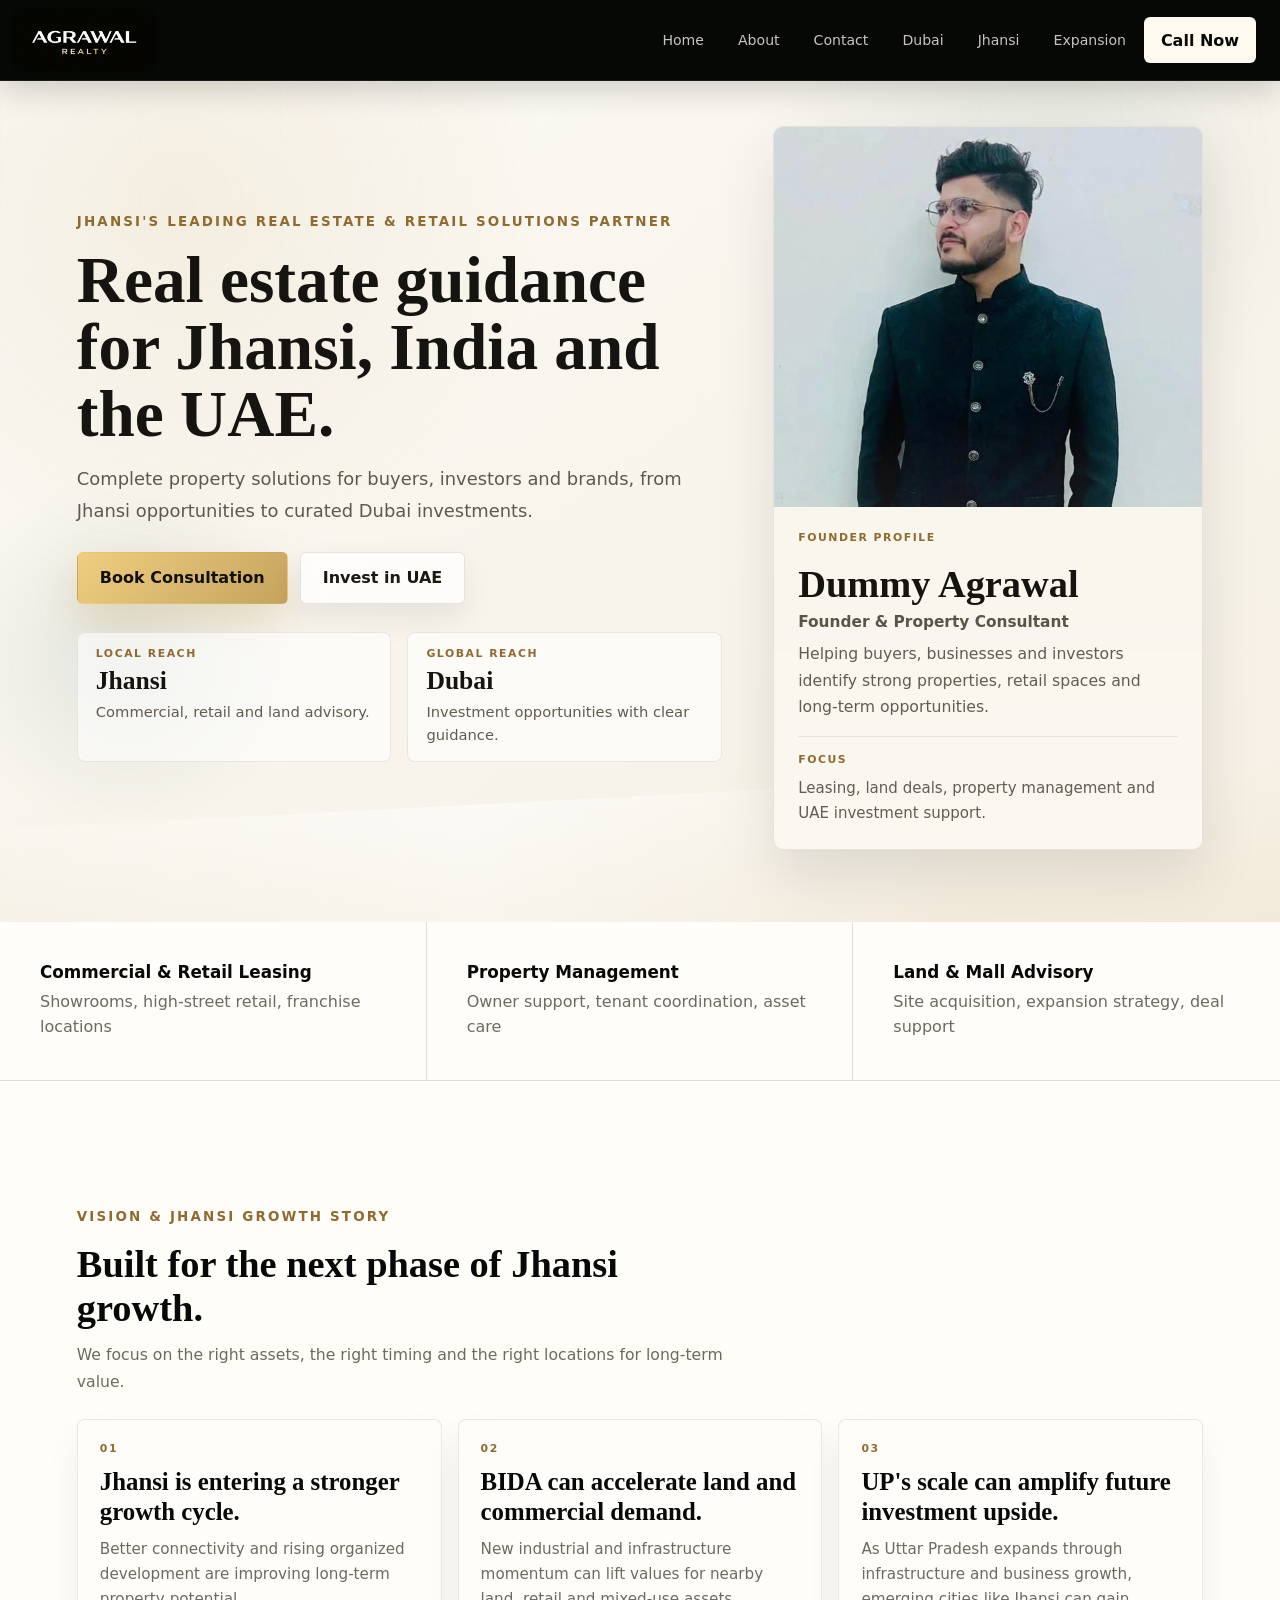
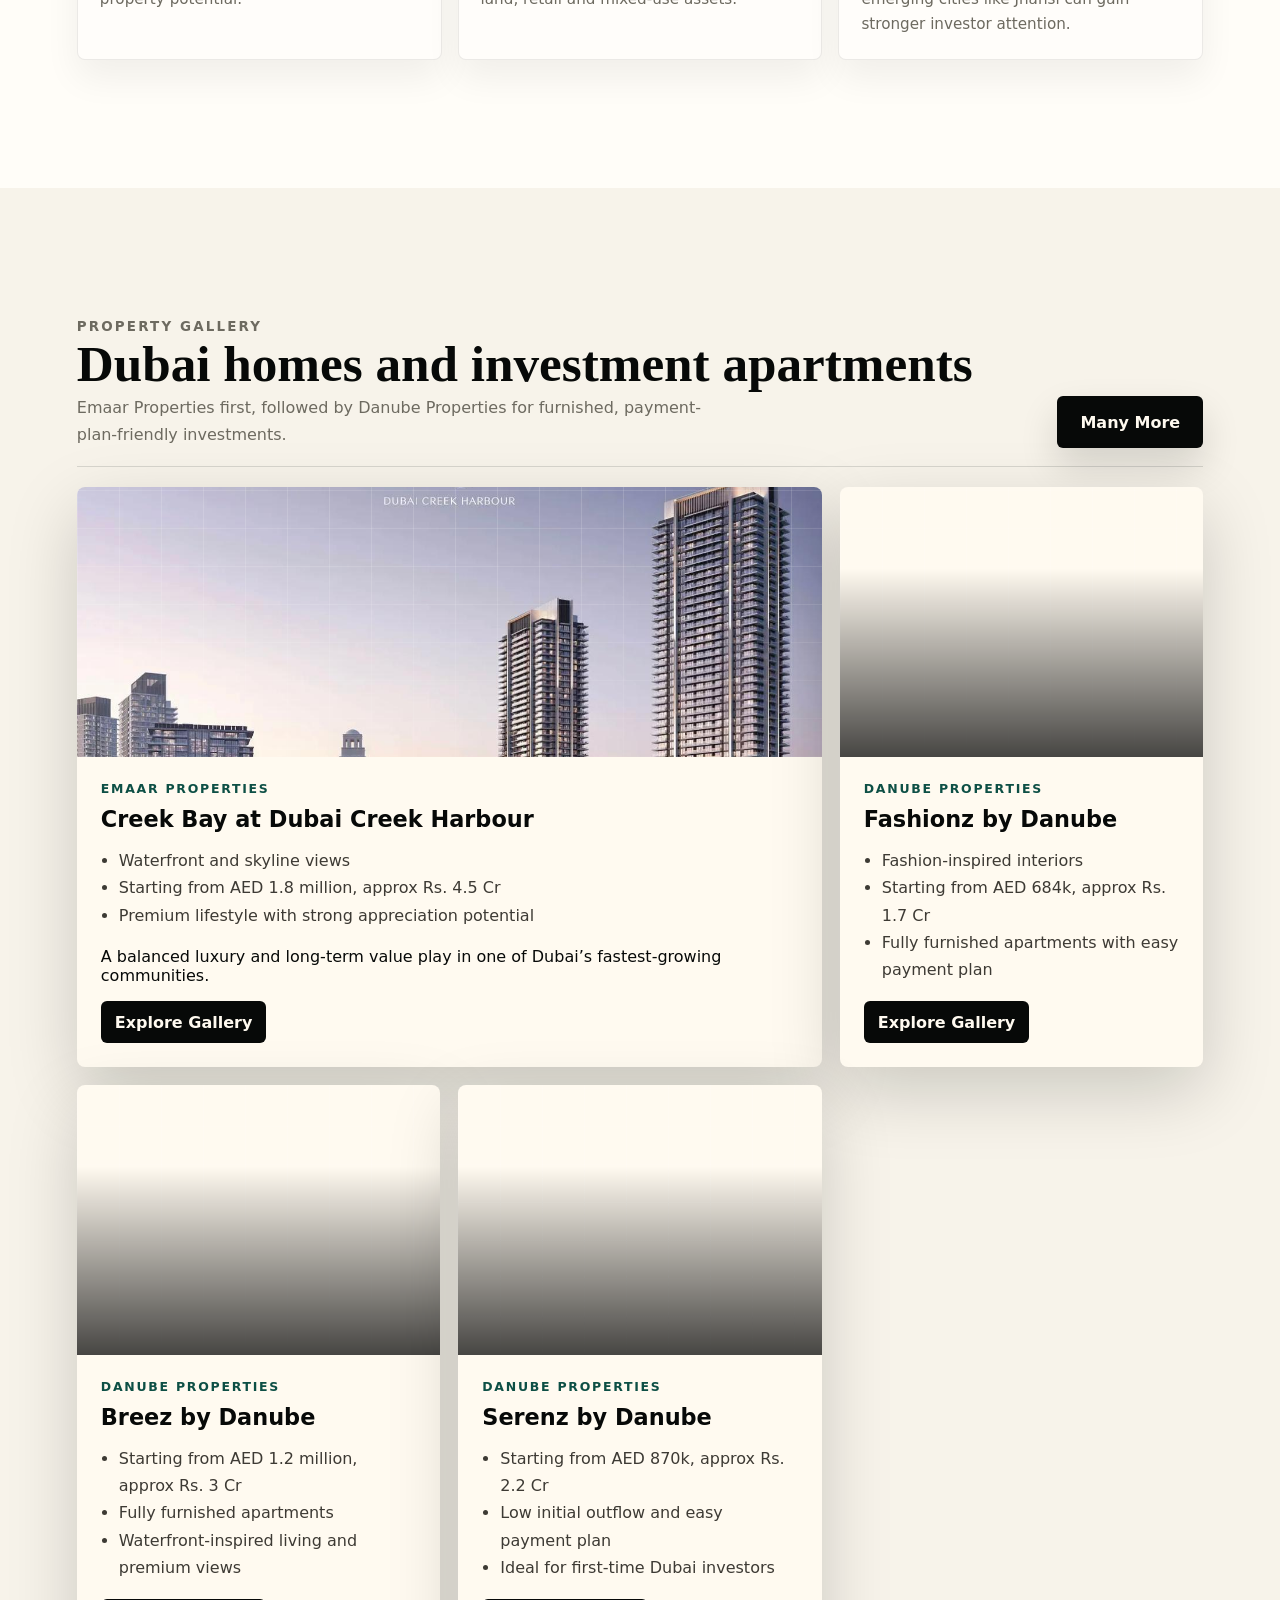
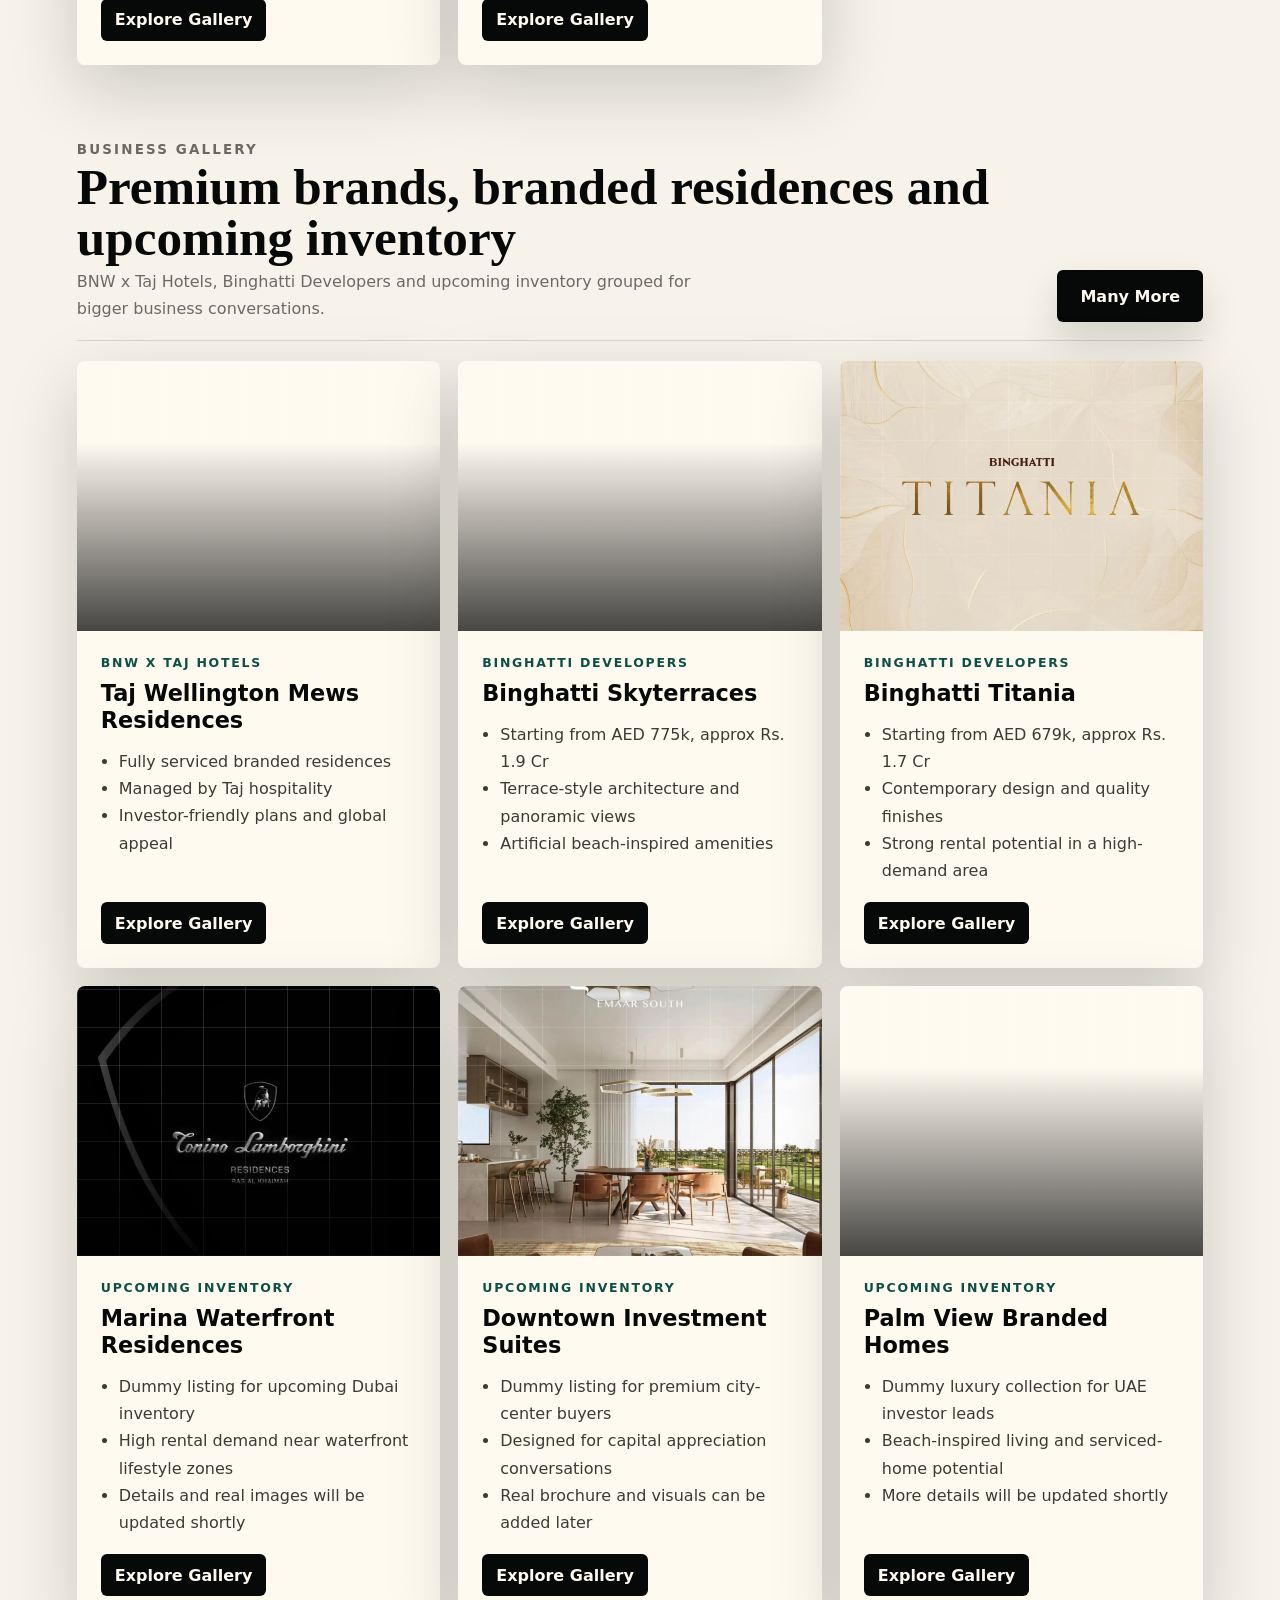
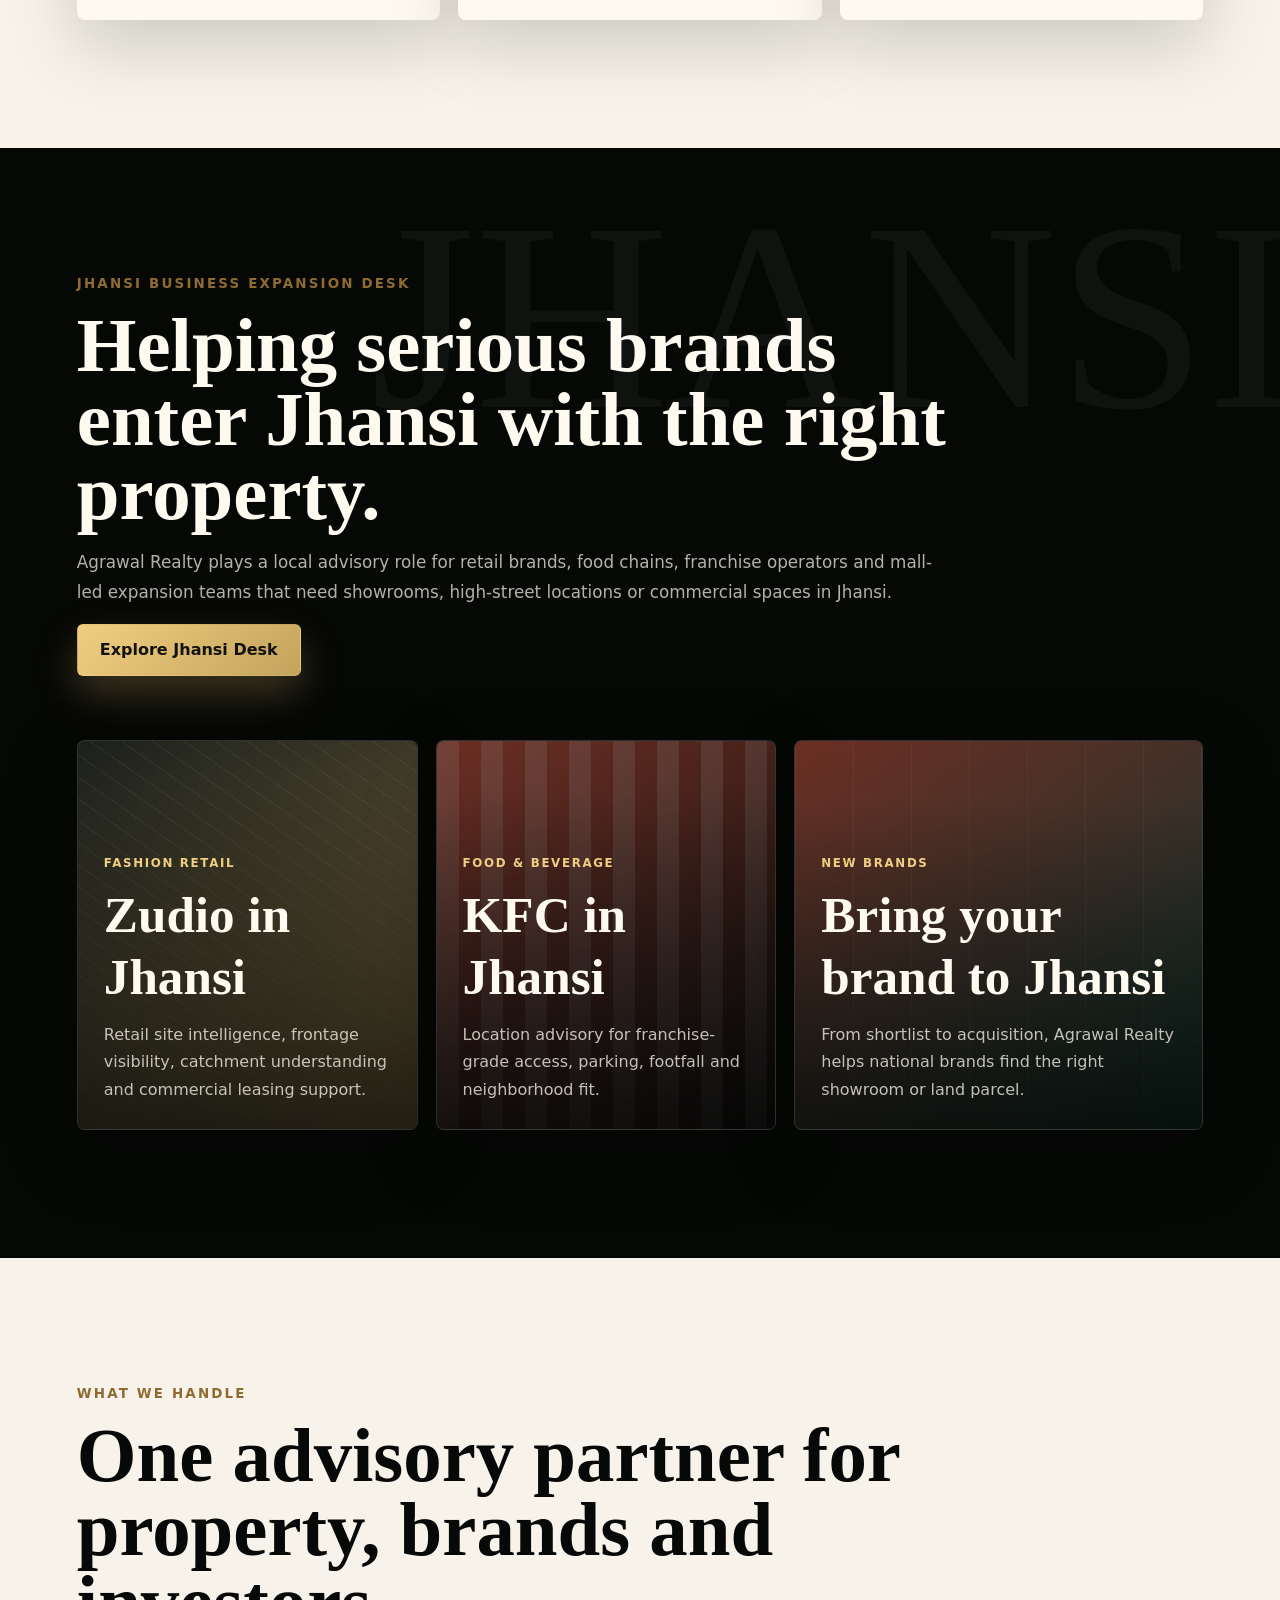
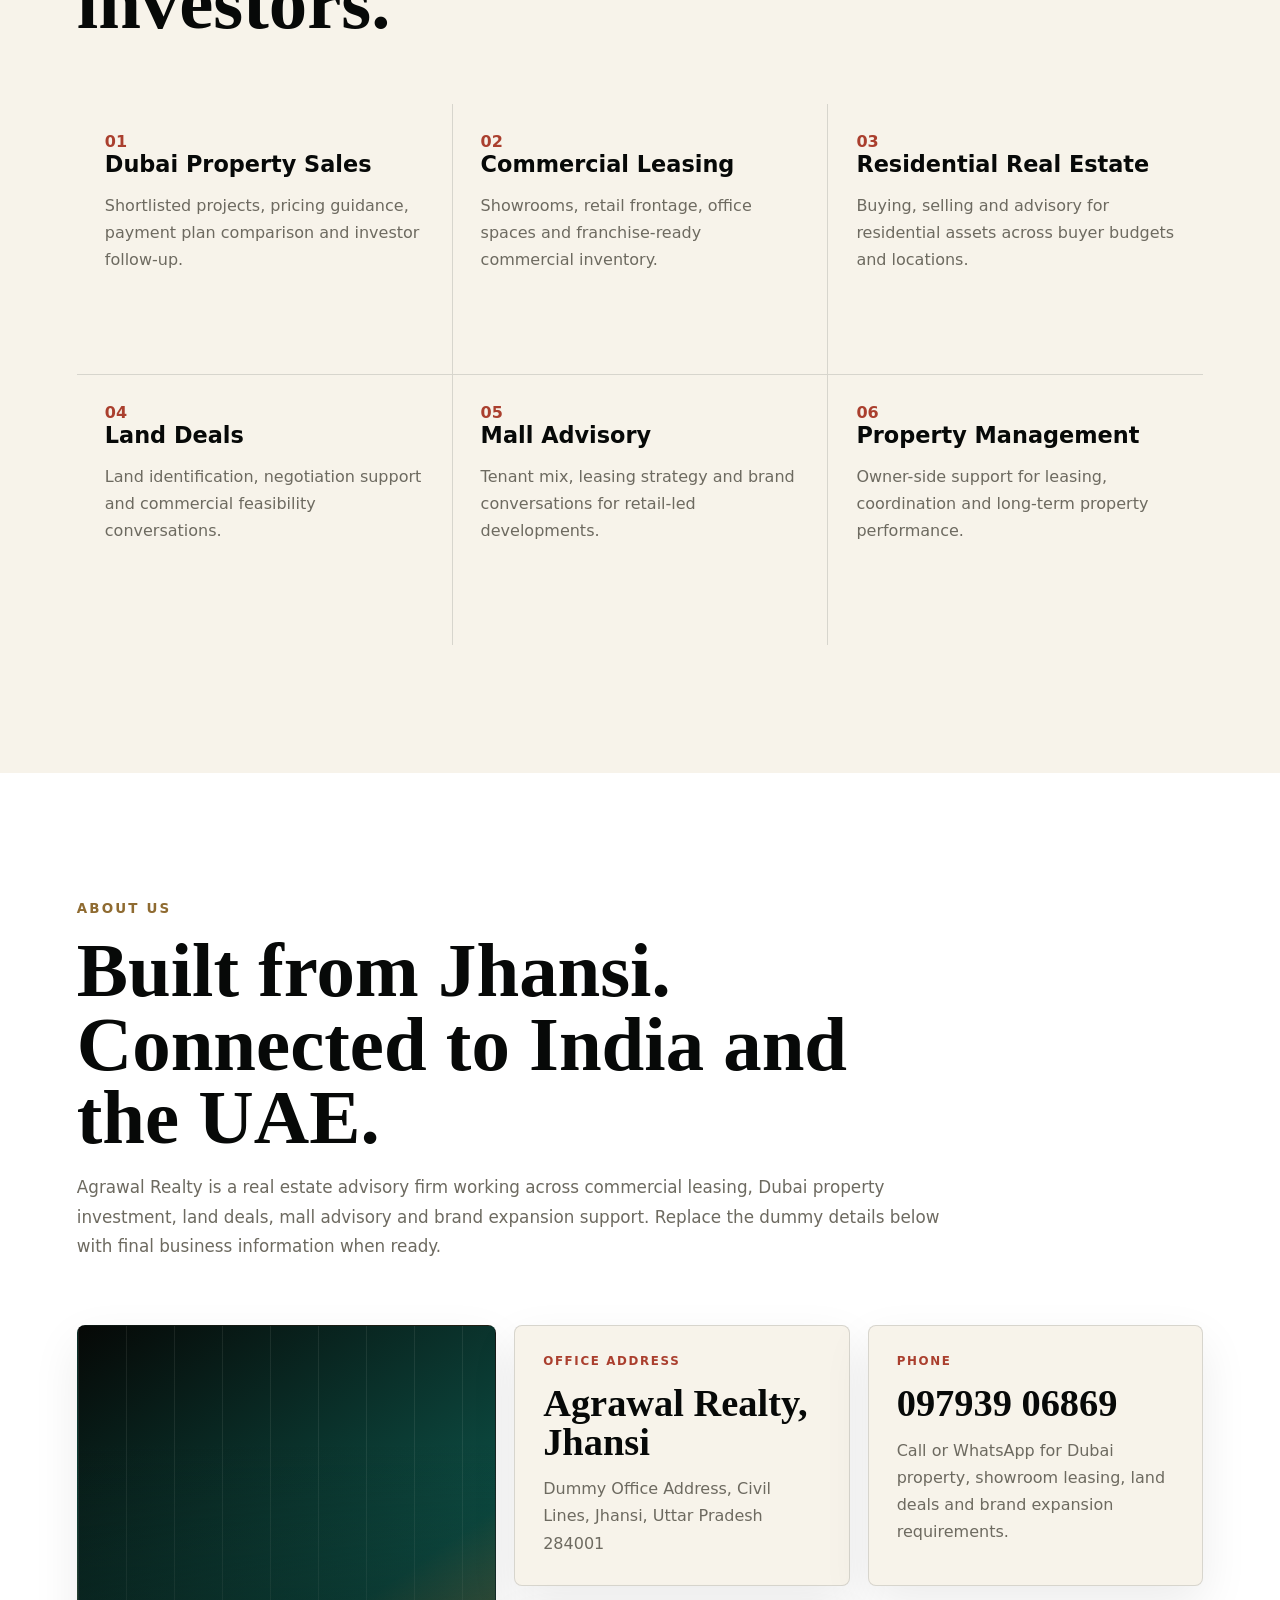
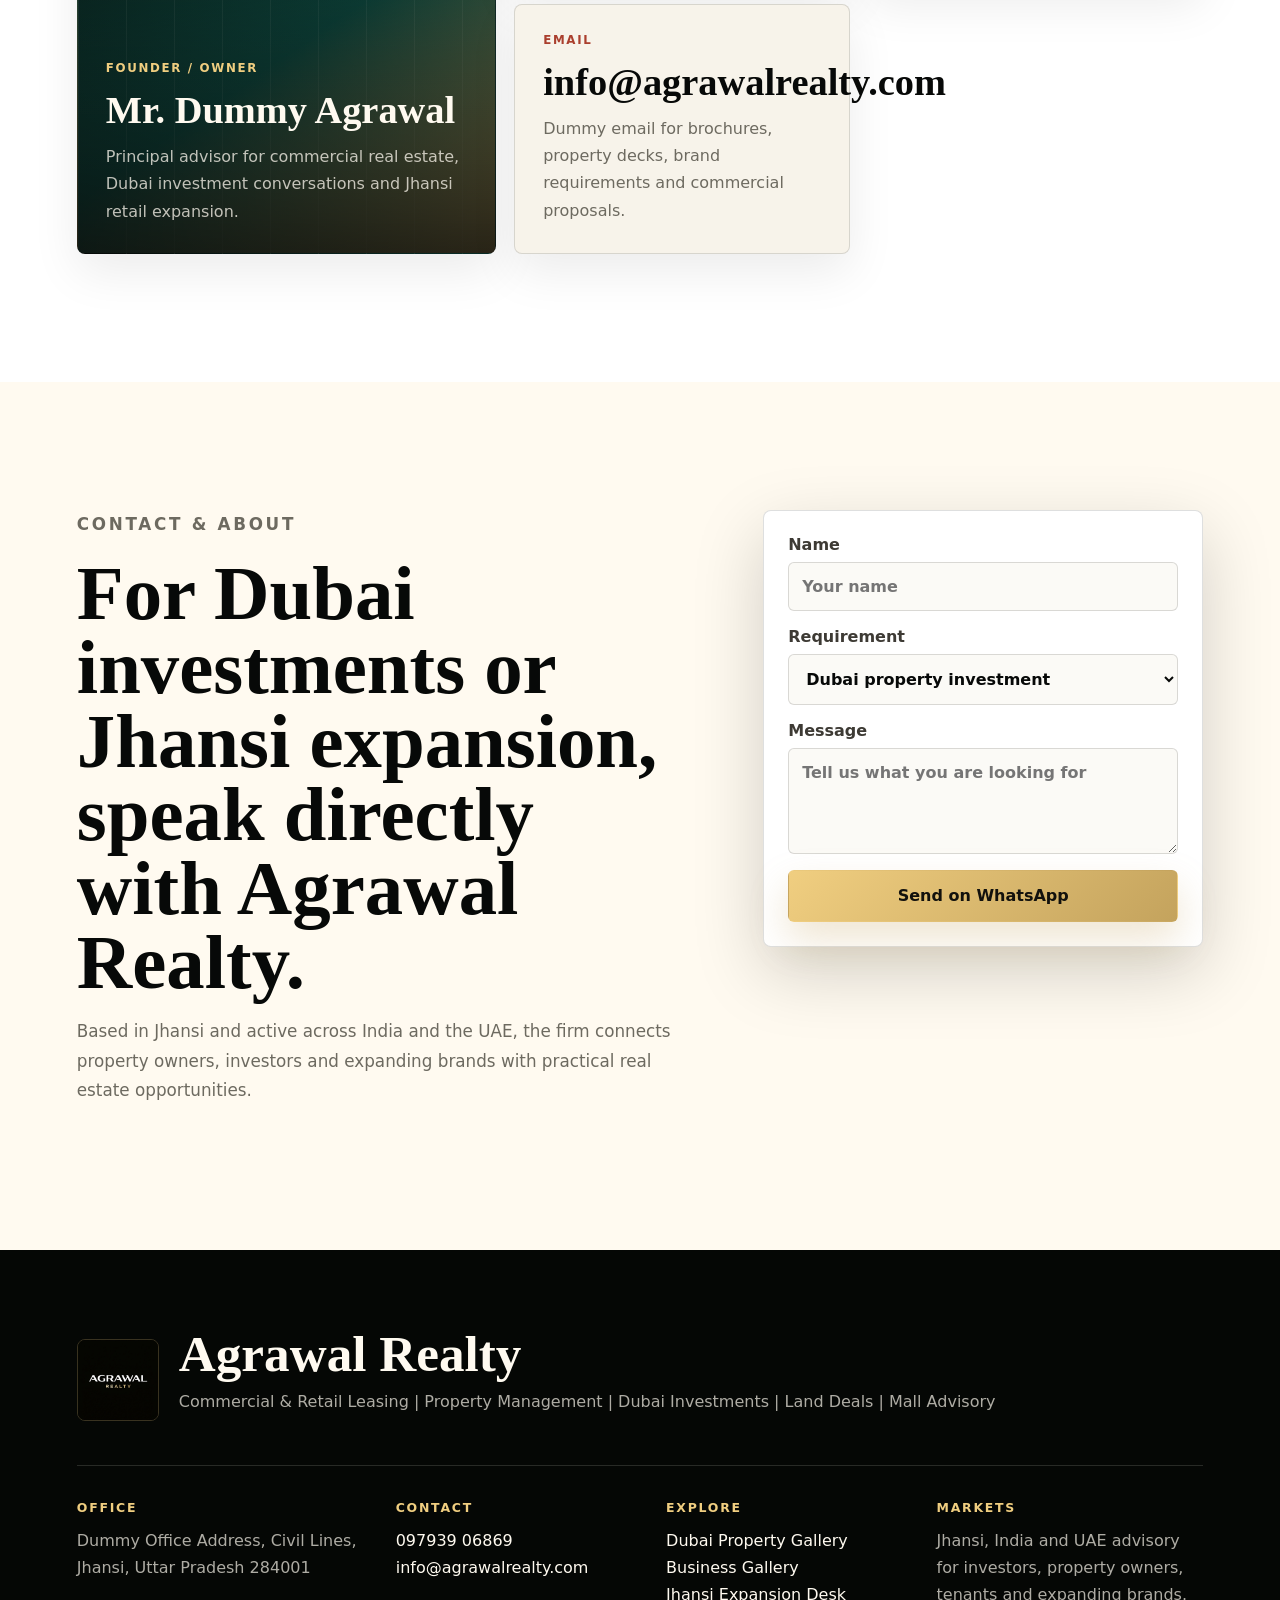
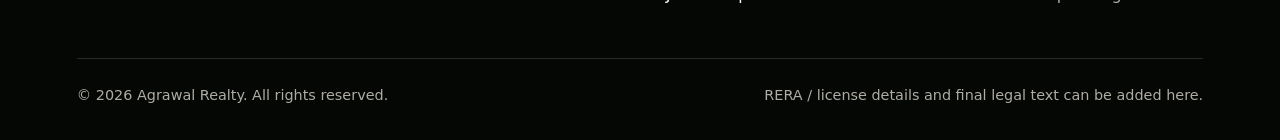
==== commit 42a5e6a4: "Update index.html" ====
--- a/index.html
+++ b/index.html
@@ -47,7 +47,7 @@
           <div class="hero-grid-lines"></div>
         </div>
         <div class="hero-content">
-          <p class="eyebrow">Jhansi's Leading Real Estate & Retail Solutions Partner With</p>
+          <p class="eyebrow">Jhansi's Leading Real Estate & Retail Solutions Partner</p>
           <h1>Real estate guidance for Jhansi, India and the UAE.</h1>
           <p class="hero-copy">
             Complete property solutions for buyers, investors and brands, from Jhansi opportunities to curated Dubai
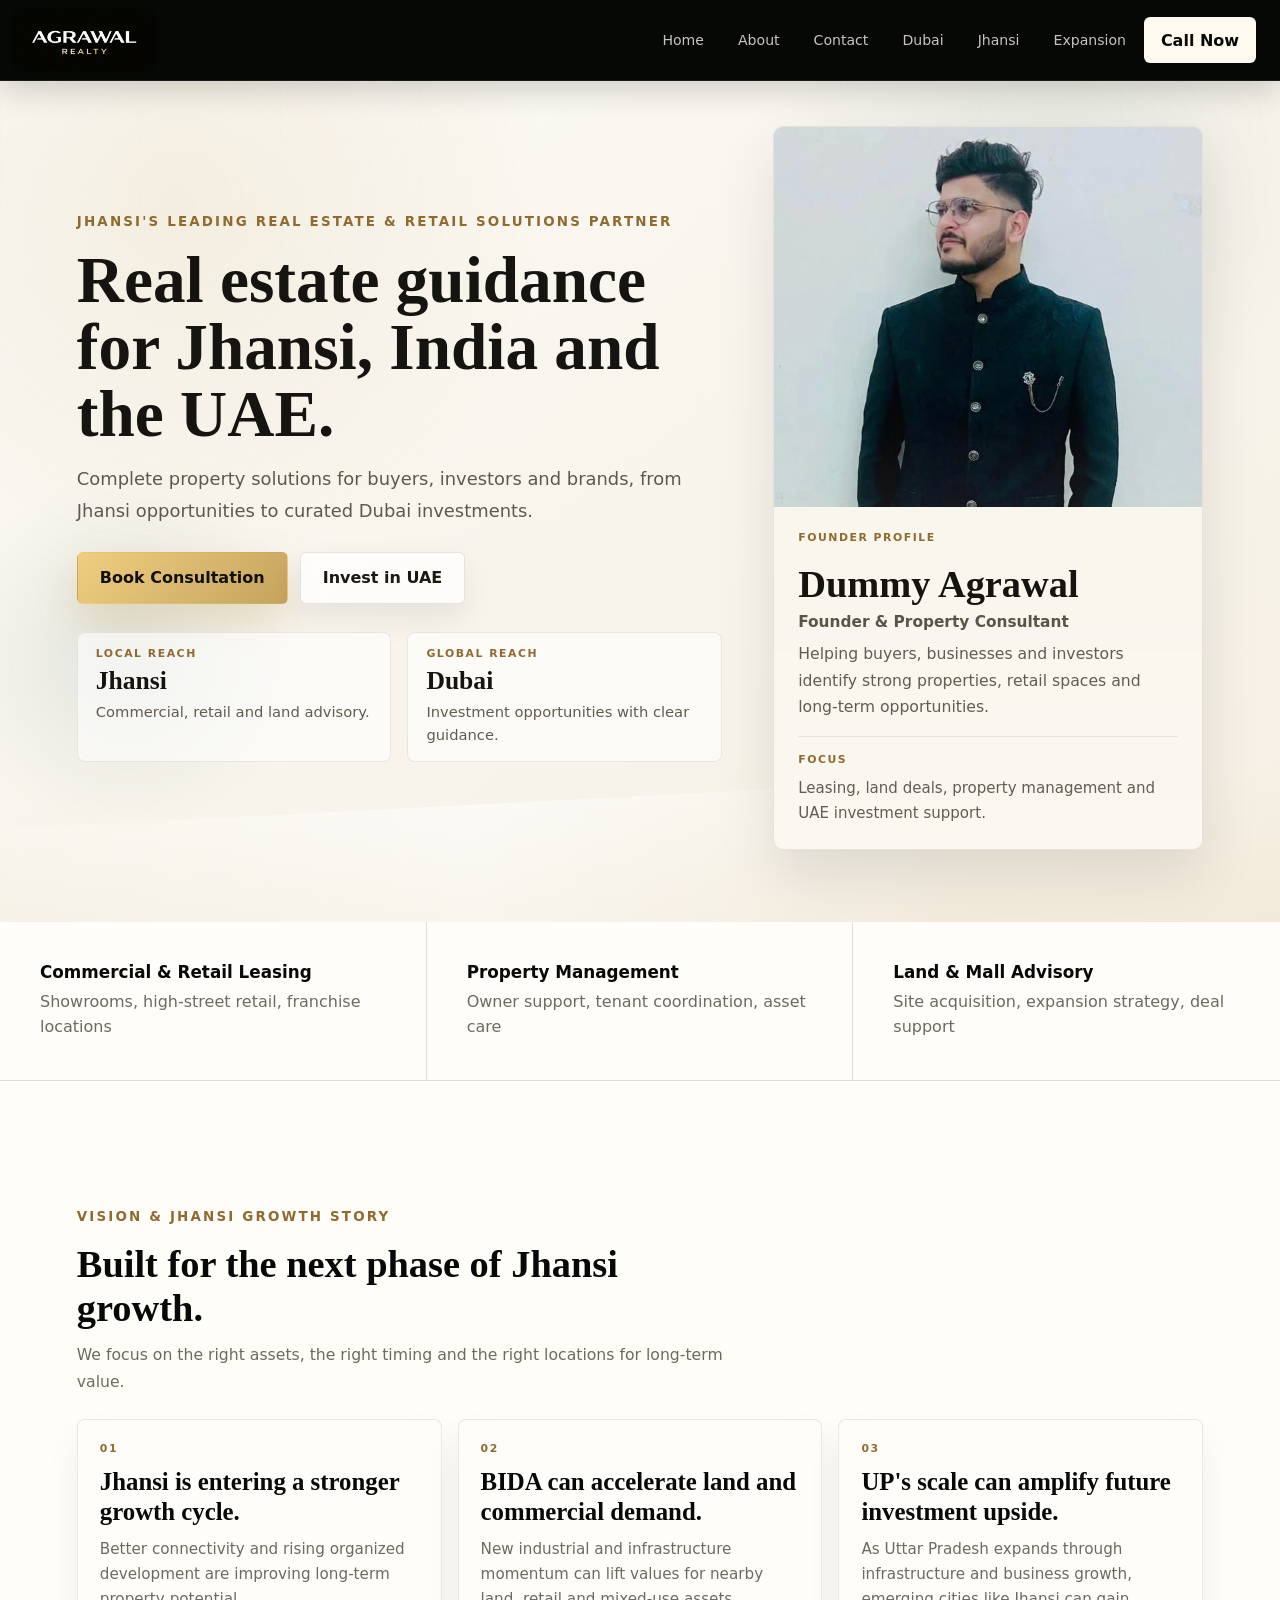
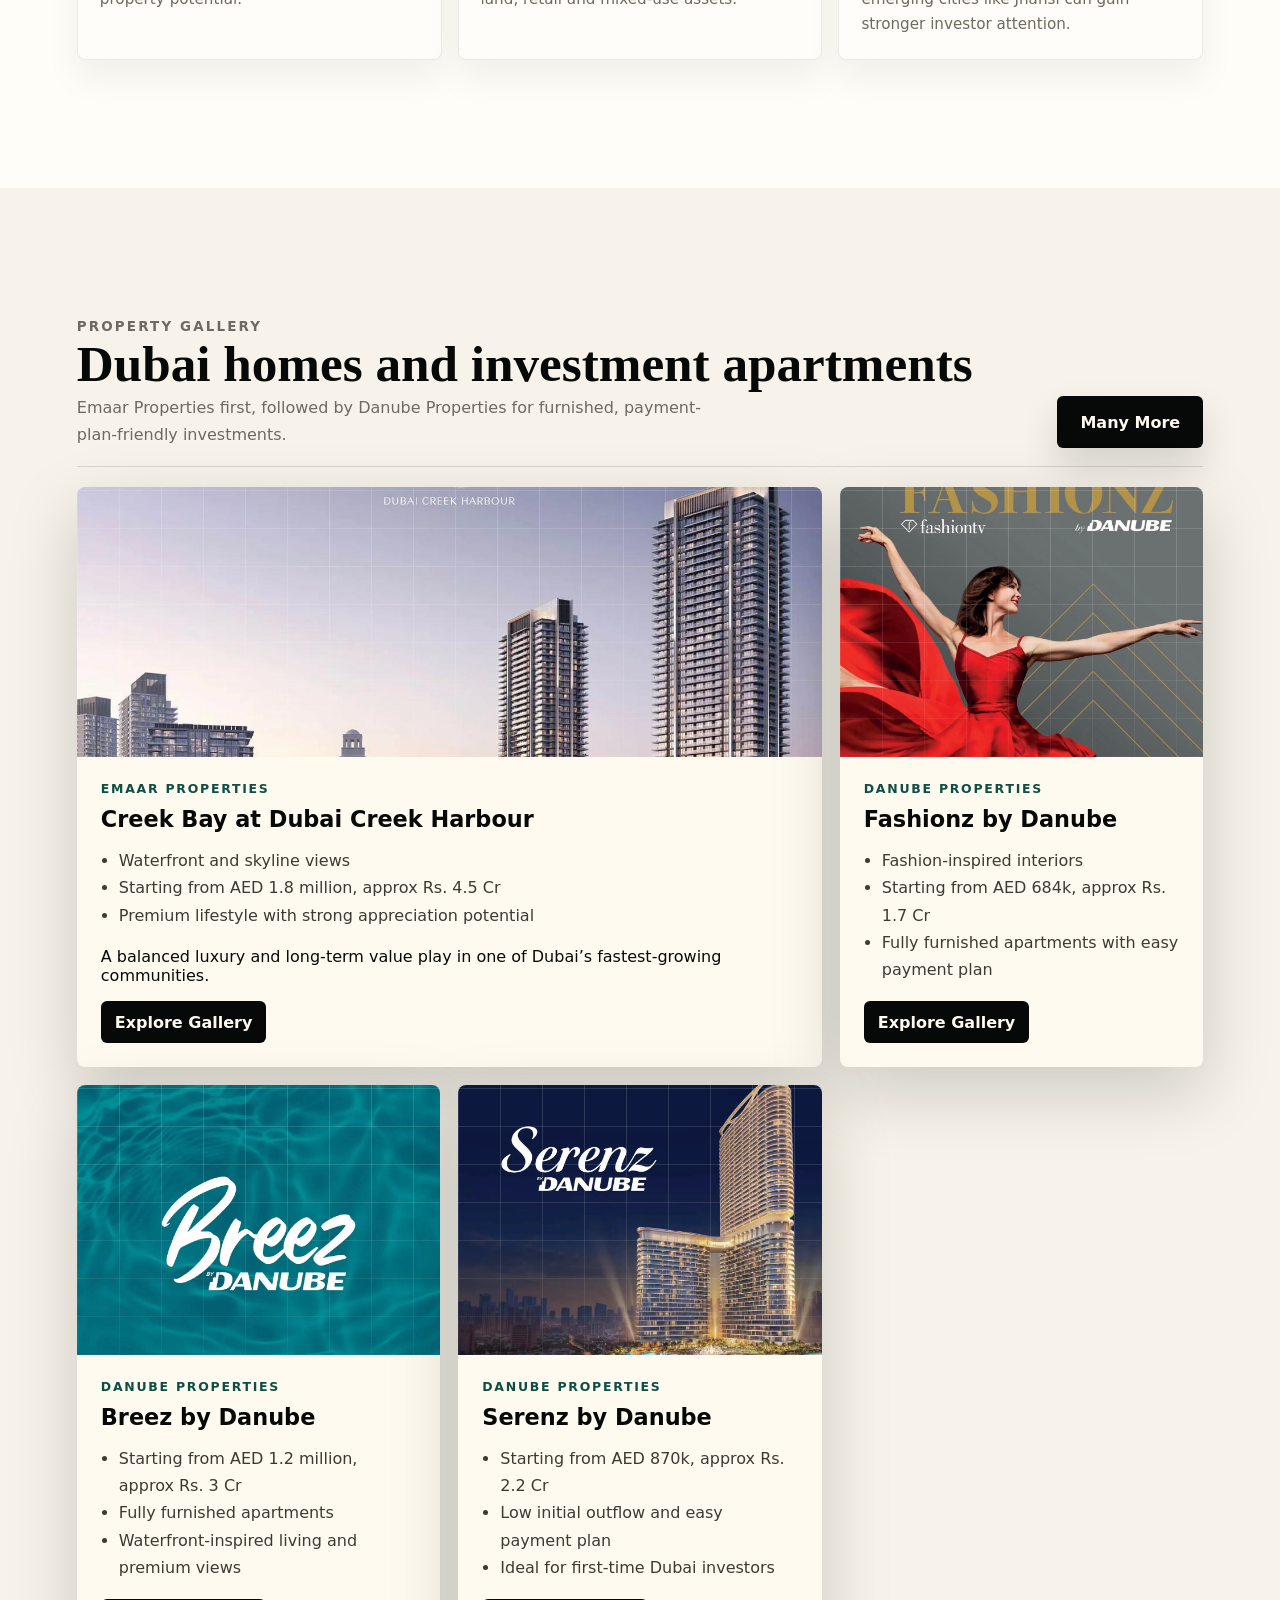
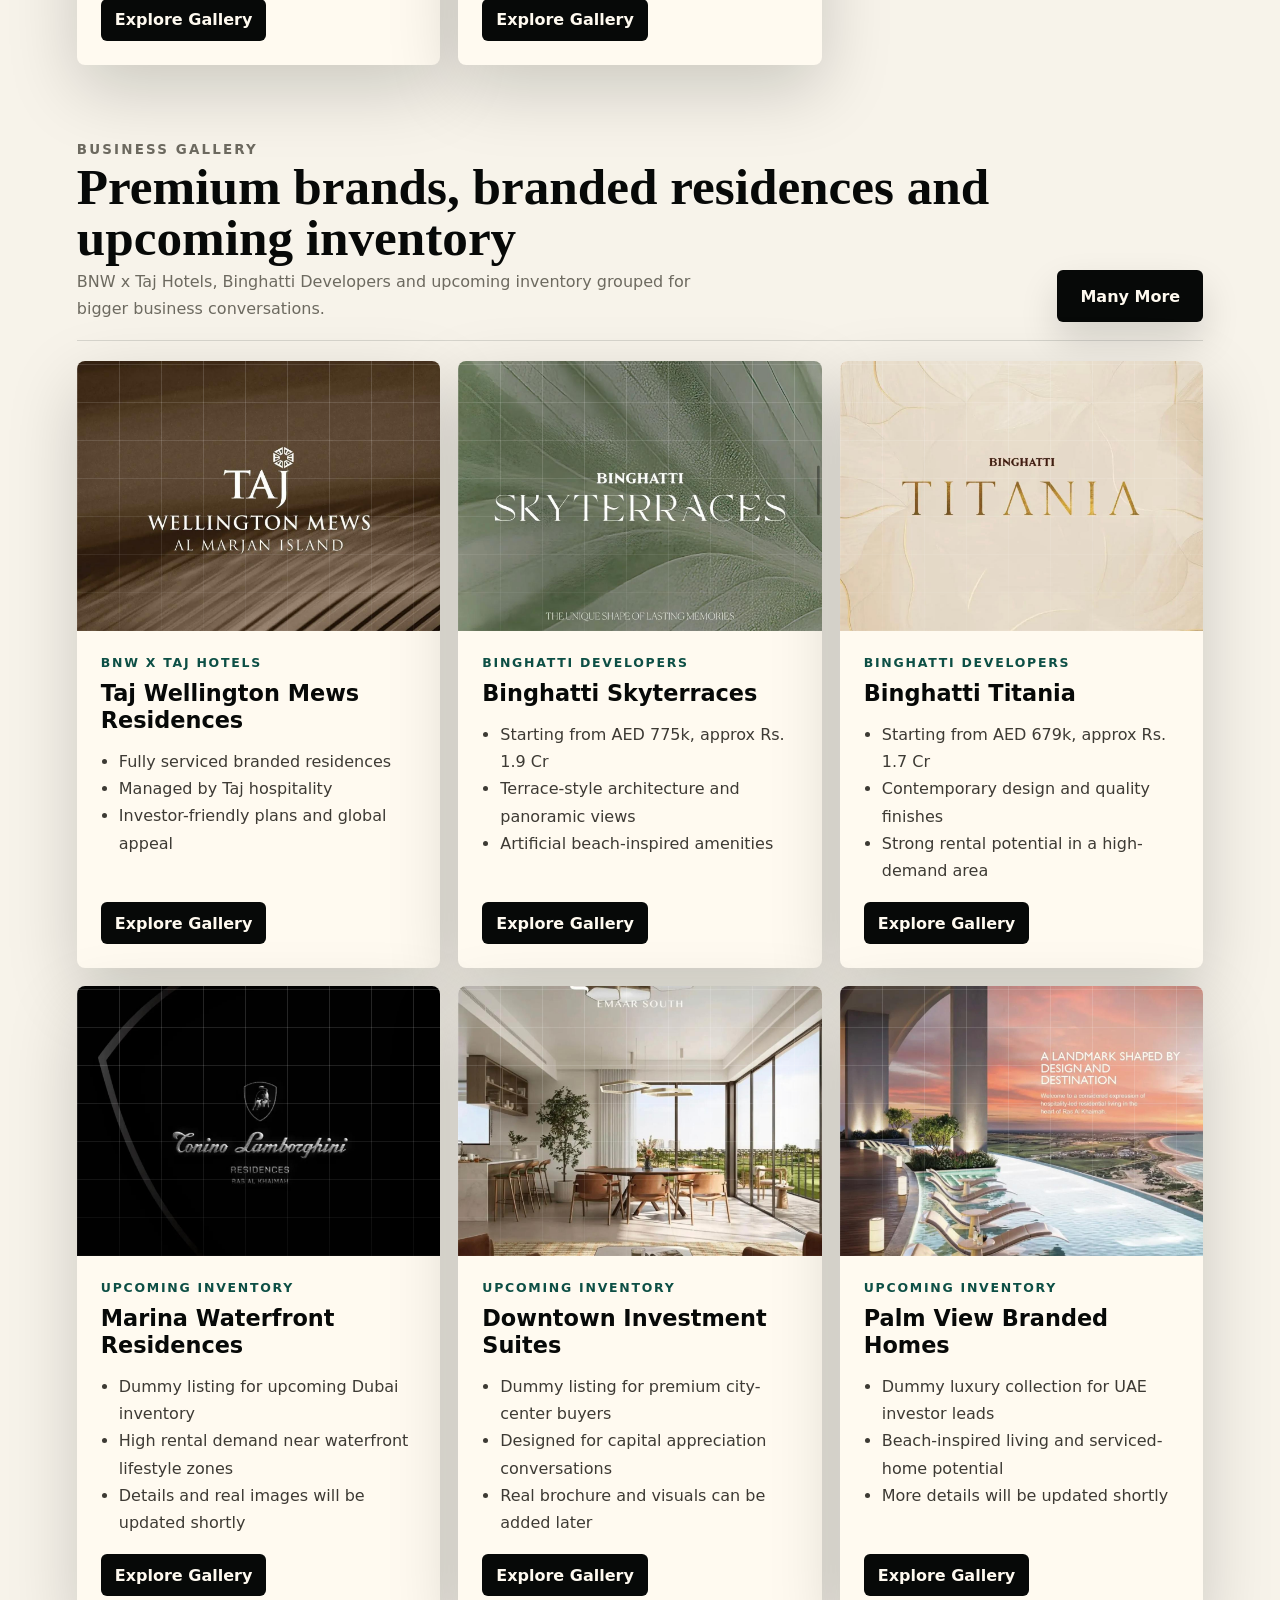
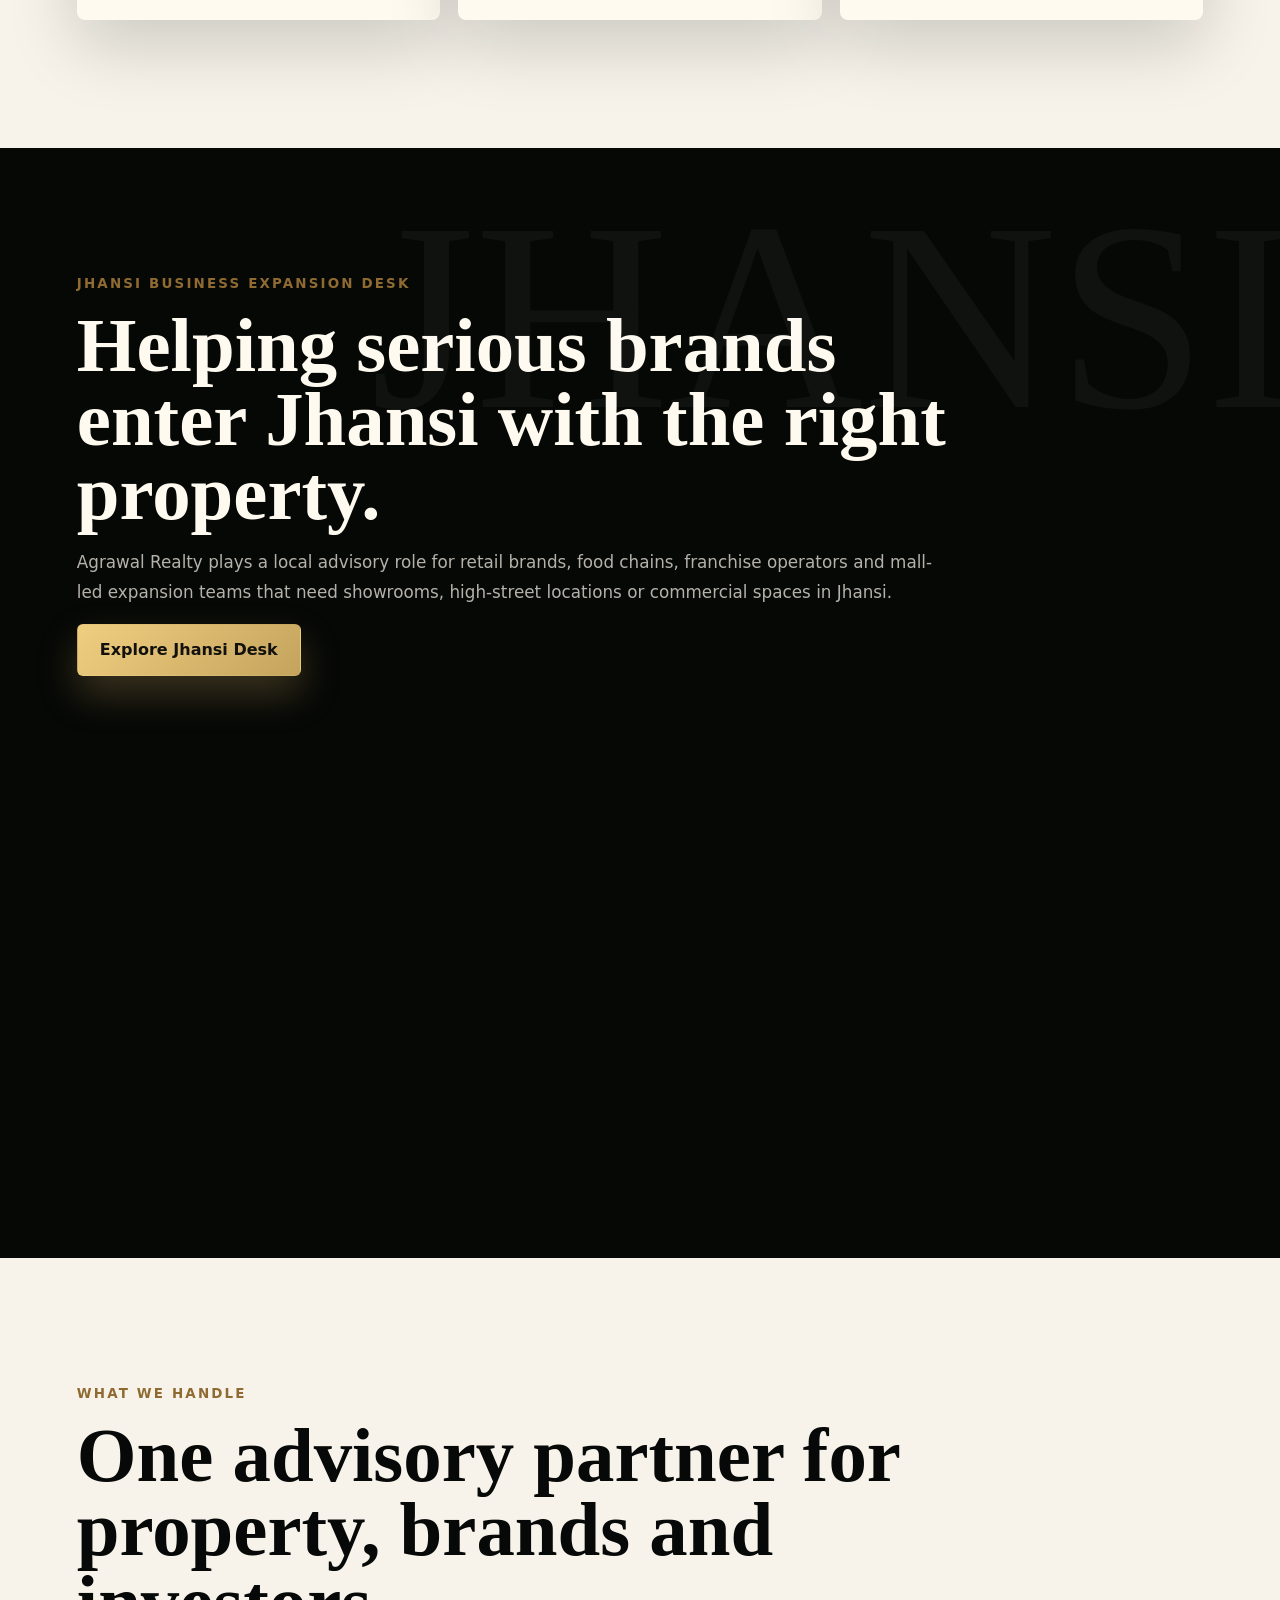
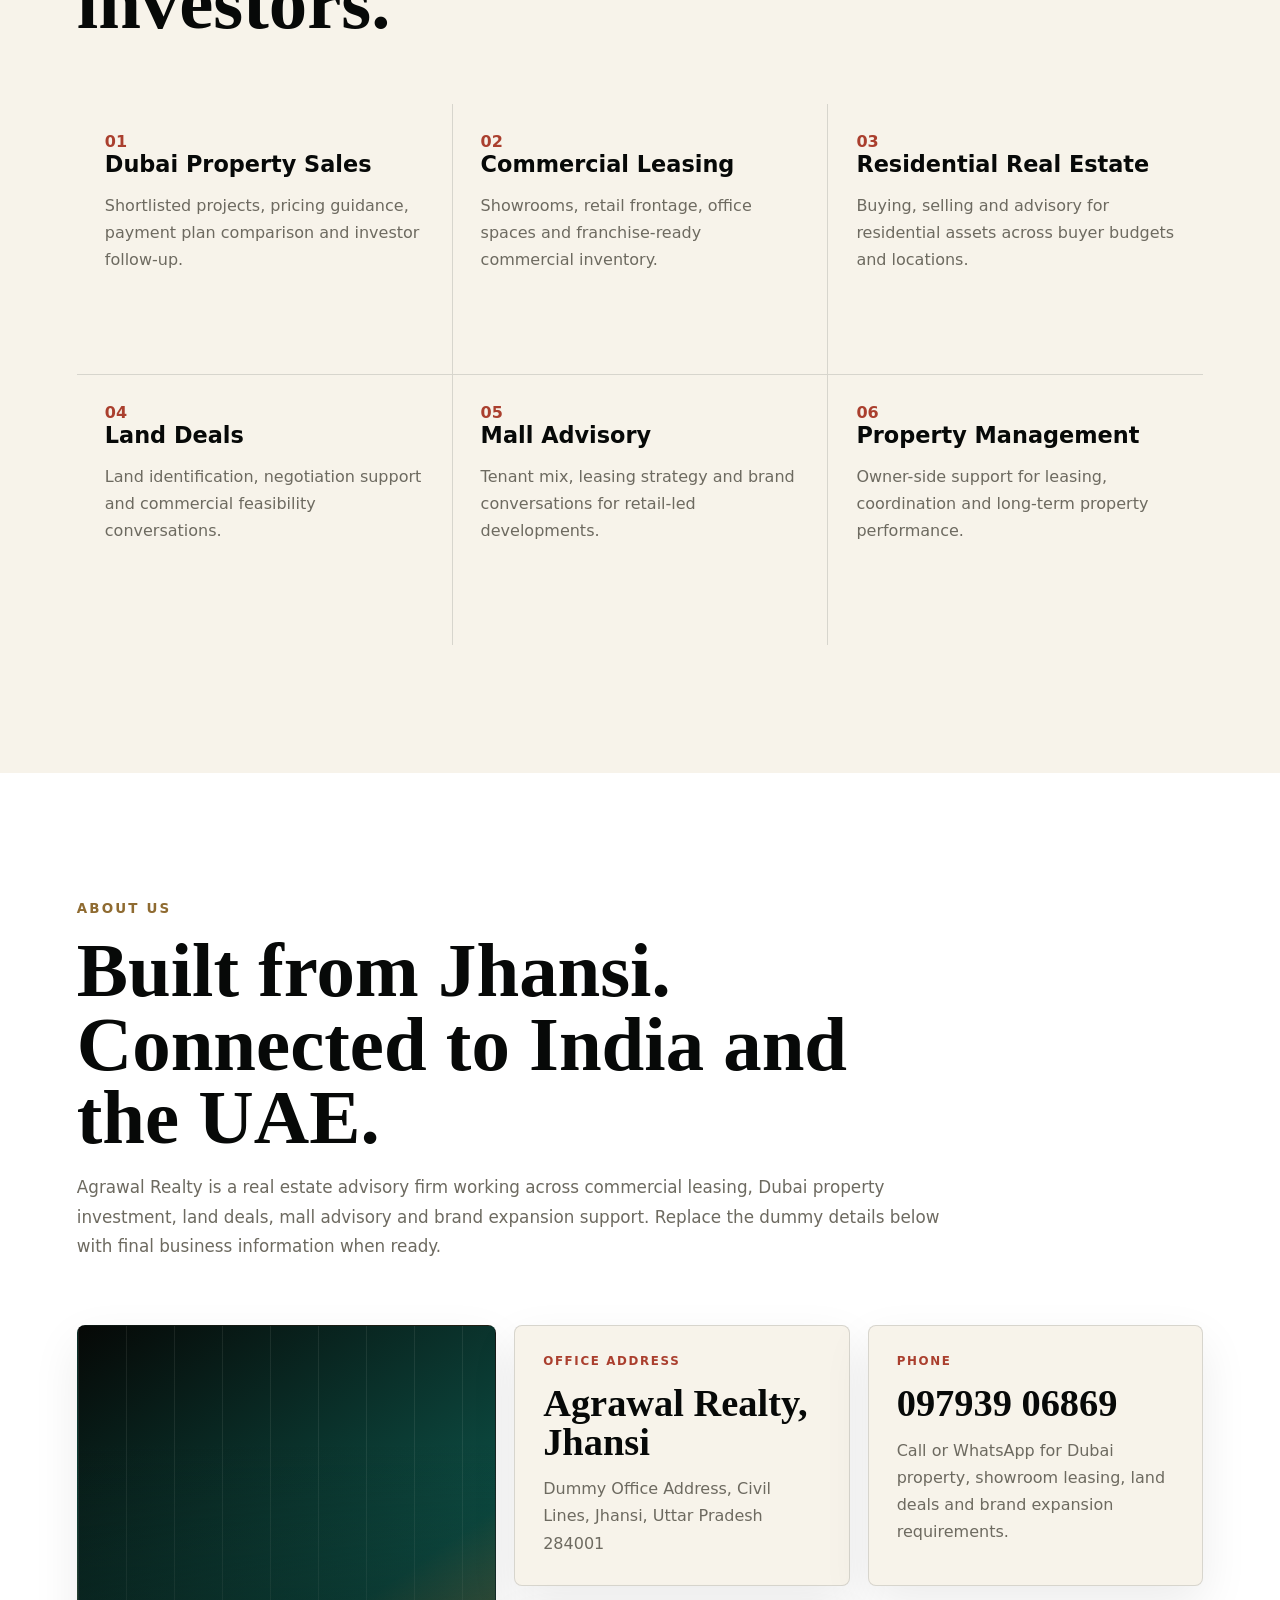
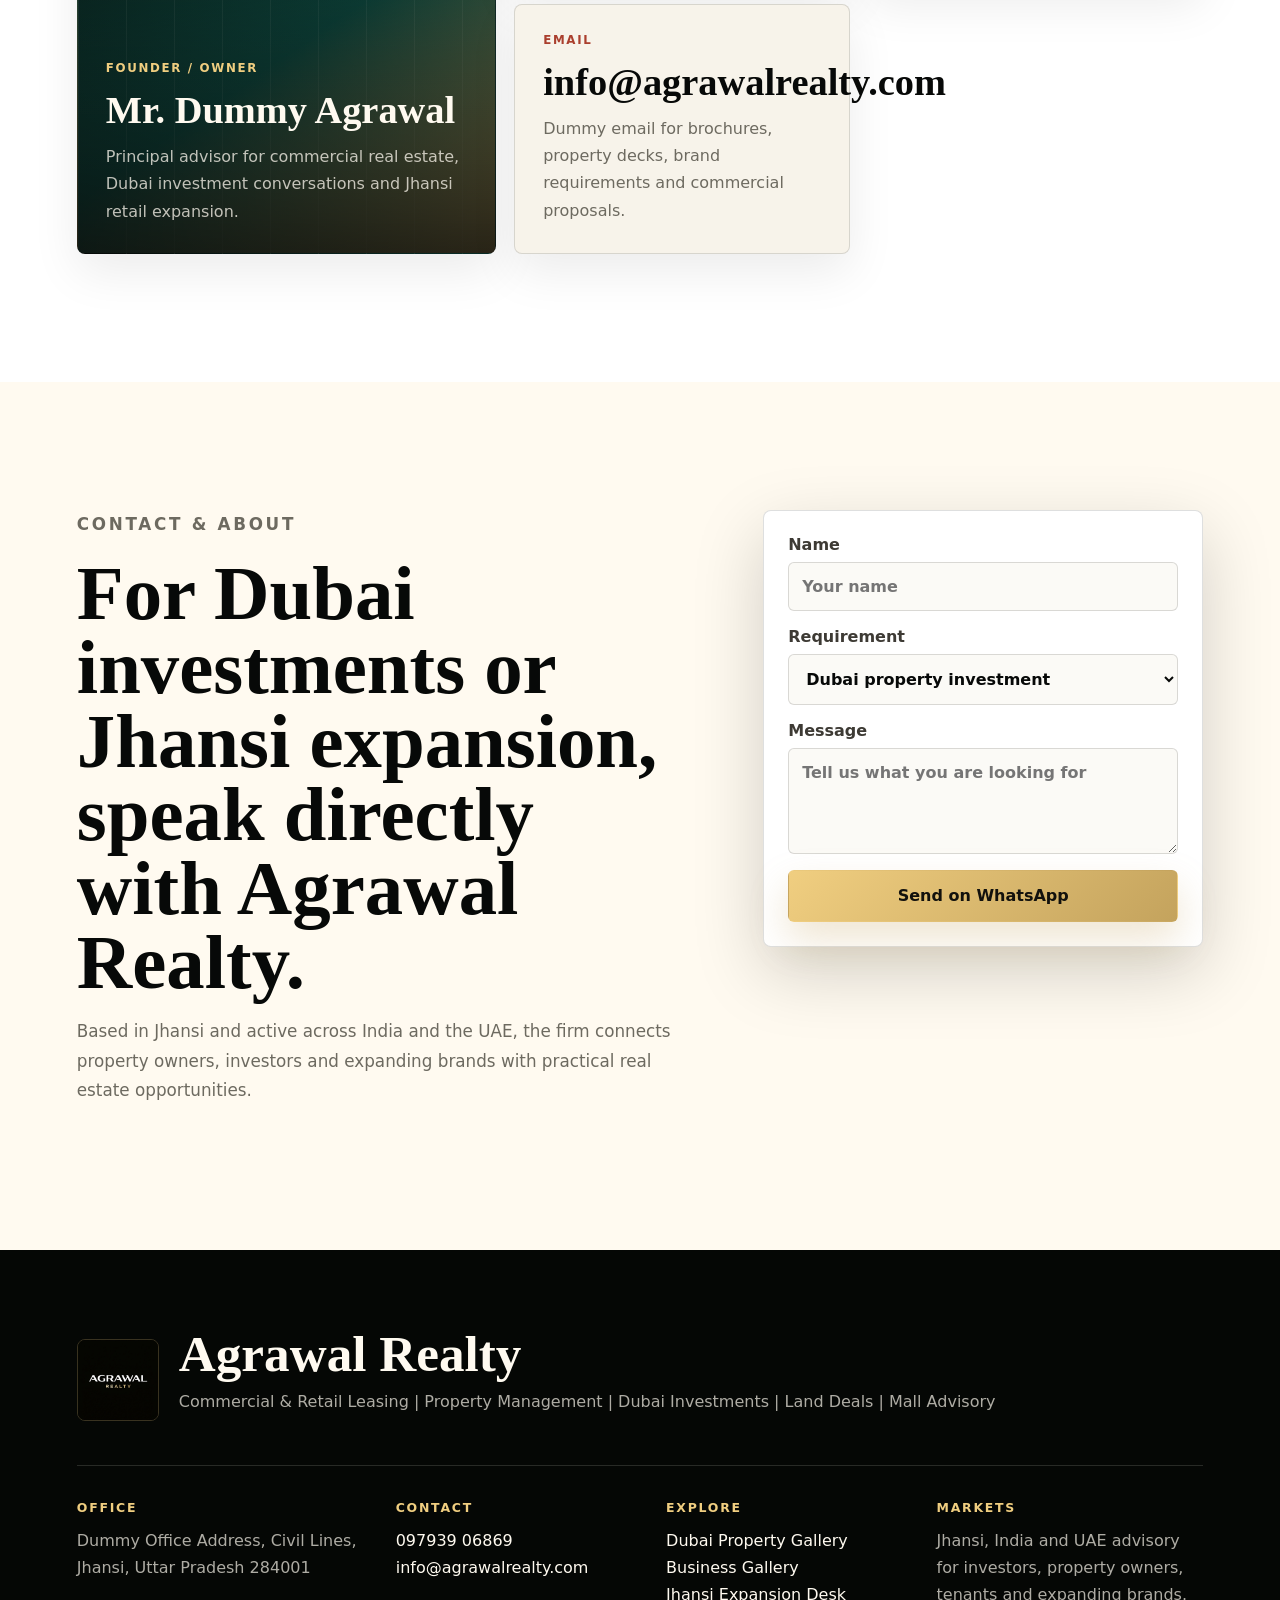
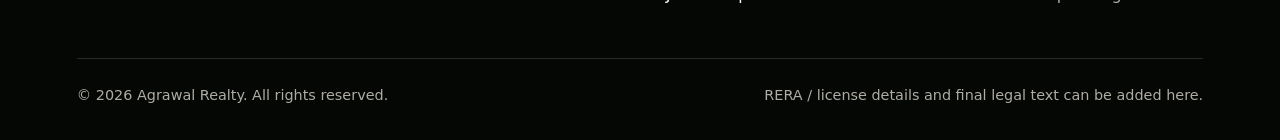
==== commit 50fe71e1: "add fav icon" ====
--- a/index.html
+++ b/index.html
@@ -9,6 +9,7 @@
       content="Agrawal Realty helps brands, investors and property owners with Dubai investments, Jhansi retail expansion, leasing, property management, land deals and mall advisory."
     />
     <link rel="stylesheet" href="styles.css" />
+    <link rel="icon" type="image/png" href="assets/agrawallogo.jpg">
   </head>
   <body>
     <div class="preloader" aria-label="Loading Agrawal Realty">
--- a/styles.css
+++ b/styles.css
@@ -706,14 +706,20 @@
 }
 
 .creek .property-art::before {
+  content: "";
+  position: absolute;
+  inset: 0;
   background:
     url("assets/CreekBay.jpeg")center 30%/cover no-repeat;
 }
 
 .fashionz .property-art::before {
   /* background: linear-gradient(135deg, #5f6764 0%, #aa3f2e 48%, #c4a35d 100%); */
-  background:
-    url("assets/Fashionz.jpeg")center 30%/cover no-repeat;
+  content: "";
+  position: absolute;
+  inset: 0;
+  background:
+    url("assets/fashionz.jpeg")center 30%/cover no-repeat;
 }
 
 .taj .property-art::before {
@@ -722,26 +728,34 @@
   inset: 0;
   /* background: linear-gradient(145deg, #57452d 0%, #c9b883 58%, #1f1f1d 100%); */
   background:
-    url("assets/Taj.jpeg") center 30%/cover no-repeat;
+    url("assets/taj.jpeg") center 30%/cover no-repeat;
 }
 
 .sky .property-art::before {
   /* background: linear-gradient(145deg, #47624f 0%, #dbe3d7 50%, #0d4f45 100%); */
-  
-  background:
-    url("assets/Sky.jpeg") center 30%/cover no-repeat;
+  content: "";
+  position: absolute;
+  inset: 0;
+  background:
+    url("assets/sky.jpeg") center 30%/cover no-repeat;
 }
 
 .breez .property-art::before {
   /* background: radial-gradient(circle at 50% 45%, rgba(255, 255, 255, 0.28), transparent 16%), linear-gradient(135deg, #007f8a, #03404a); */
-  background:
-    url("assets/Breez.jpeg") center 30%/cover no-repeat;
+  content: "";
+  position: absolute;
+  inset: 0;
+  background:
+    url("assets/breez.jpeg") center 30%/cover no-repeat;
 }
 
 .serenz .property-art::before {
   /* background: linear-gradient(145deg, #061336 0%, #172b66 48%, #c4a35d 100%); */
-  background:
-    url("assets/Serenz.jpeg") center 30%/cover no-repeat;
+  content: "";
+  position: absolute;
+  inset: 0;
+  background:
+    url("assets/serenz.jpeg") center 30%/cover no-repeat;
 
 }
 
@@ -754,26 +768,34 @@
   content: "";
   position: absolute;
   inset: 0;
-
   background: url("assets/titania.jpeg") center/cover no-repeat;
 }
 
 .marina .property-art::before {
   /* background: linear-gradient(145deg, #0f2546 0%, #1b8f90 52%, #f0ce80 100%); */
+  content: "";
+  position: absolute;
+  inset: 0;
   background:
     url("assets/mg\ height.jpeg") center/cover no-repeat;
 }
 
 .downtown .property-art::before {
   /* background: linear-gradient(145deg, #151515 0%, #6d6a60 48%, #c4a35d 100%); */
+  content: "";
+  position: absolute;
+  inset: 0;
   background:
     url("assets/downton.jpeg") center/cover no-repeat;
 }
 
 .palm .property-art::before {
   /* background: linear-gradient(145deg, #03404a 0%, #d9dfd8 50%, #aa3f2e 100%); */
-  background:
-    url("assets/Palm.jpeg") center/cover no-repeat;
+  content: "";
+  position: absolute;
+  inset: 0;
+  background:
+    url("assets/palm.jpeg") center/cover no-repeat;
 }
 
 .property-body {
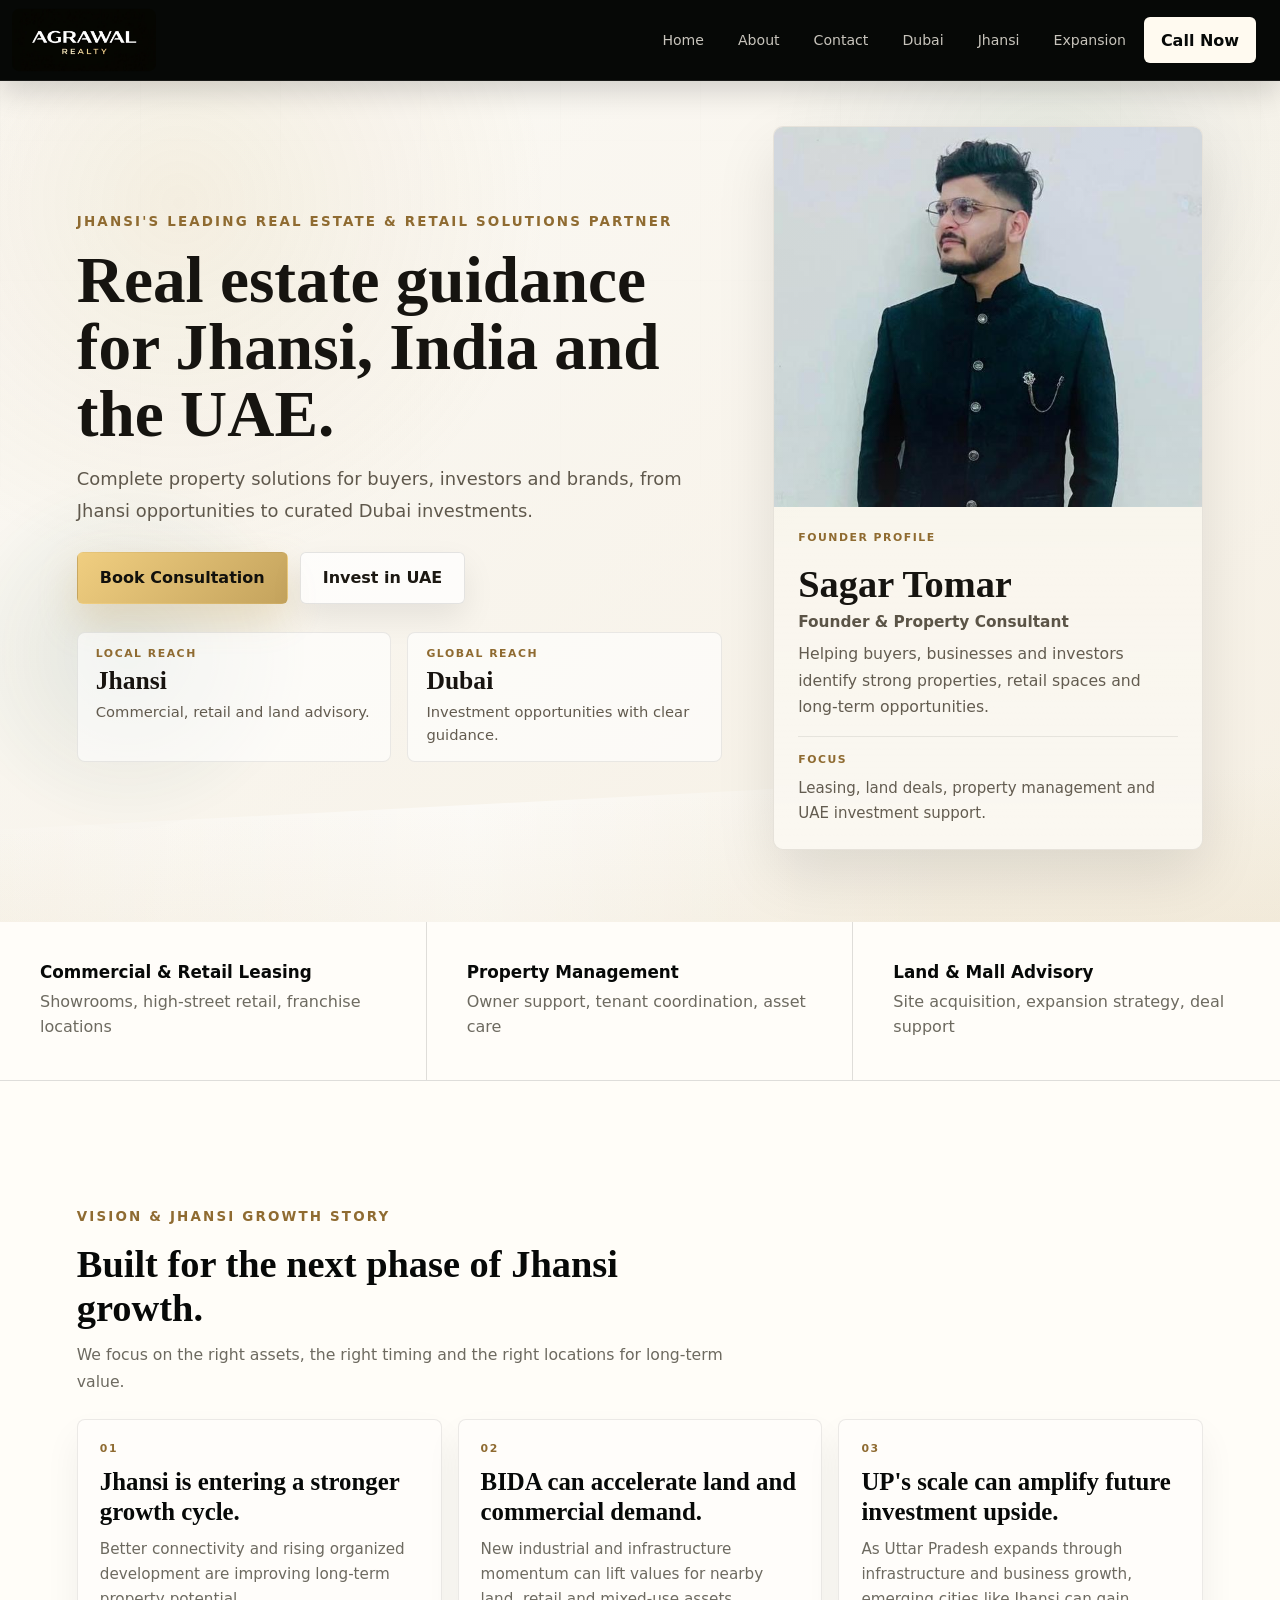
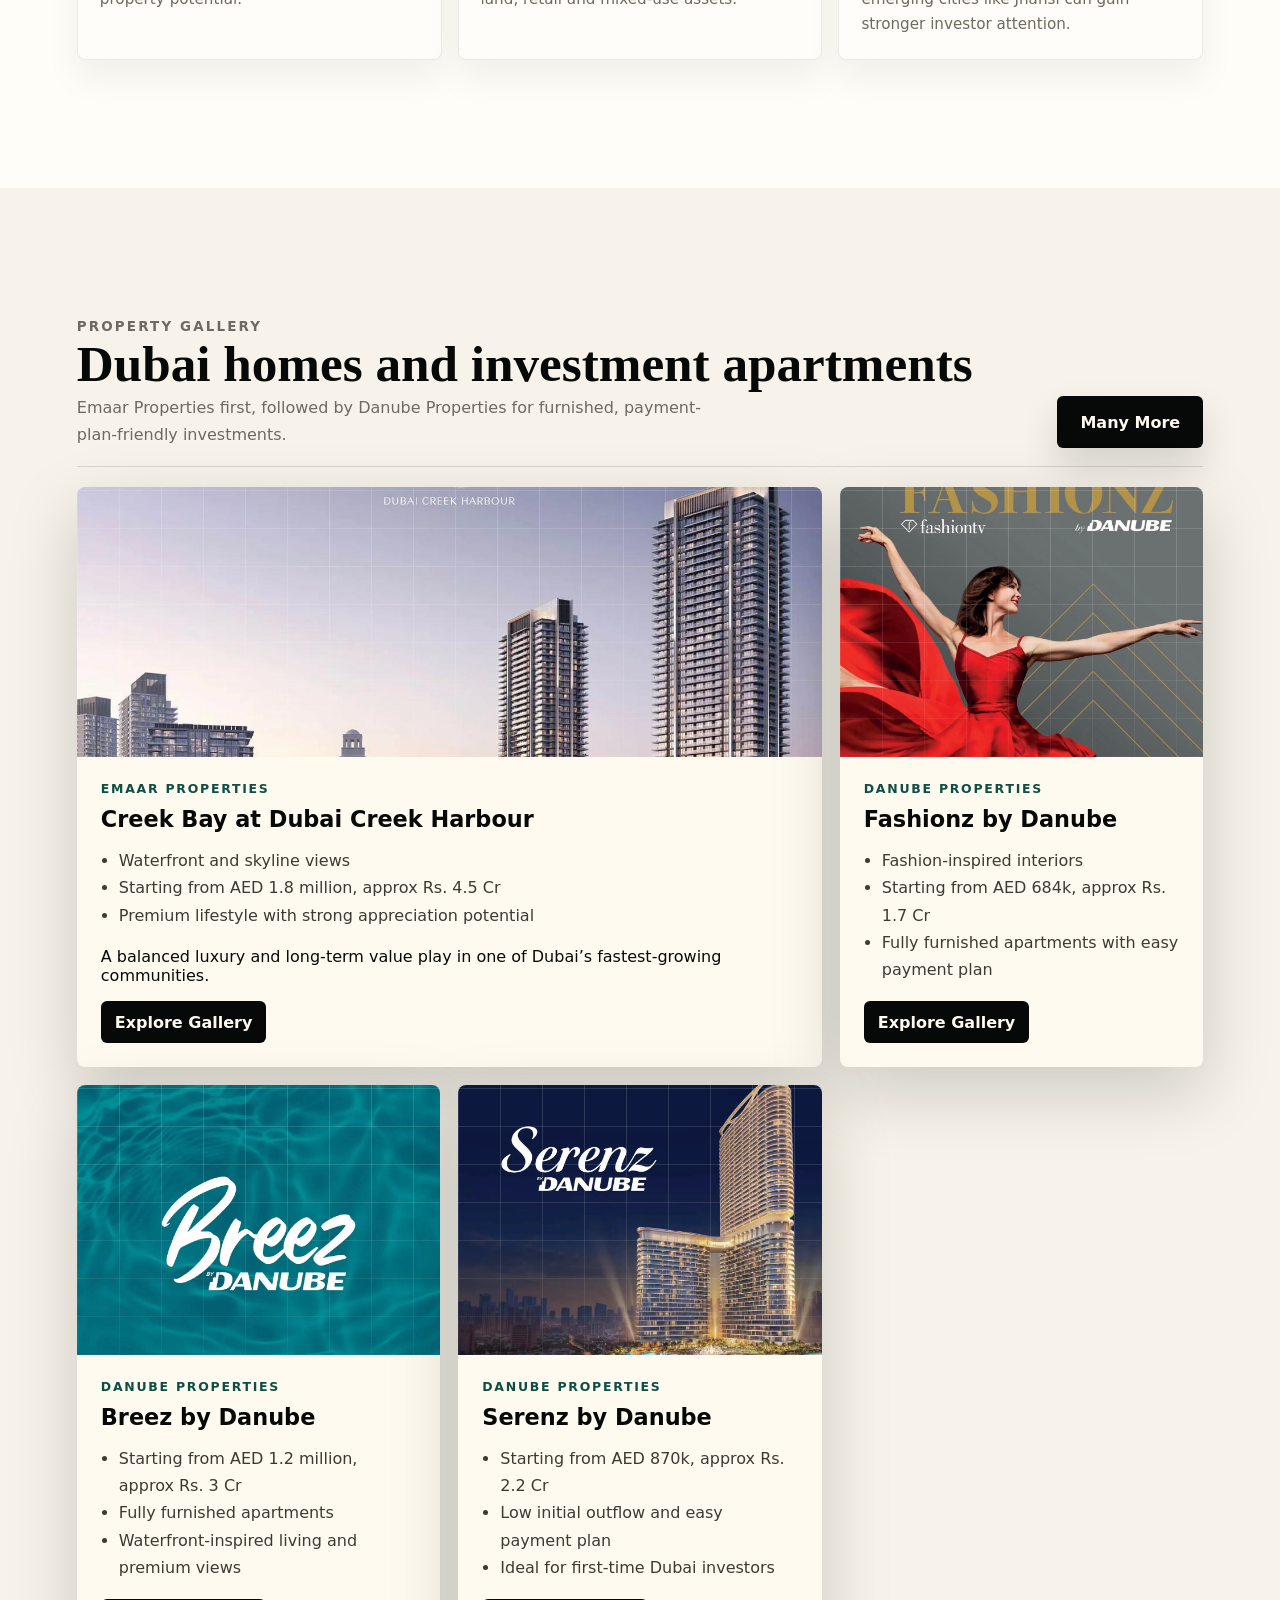
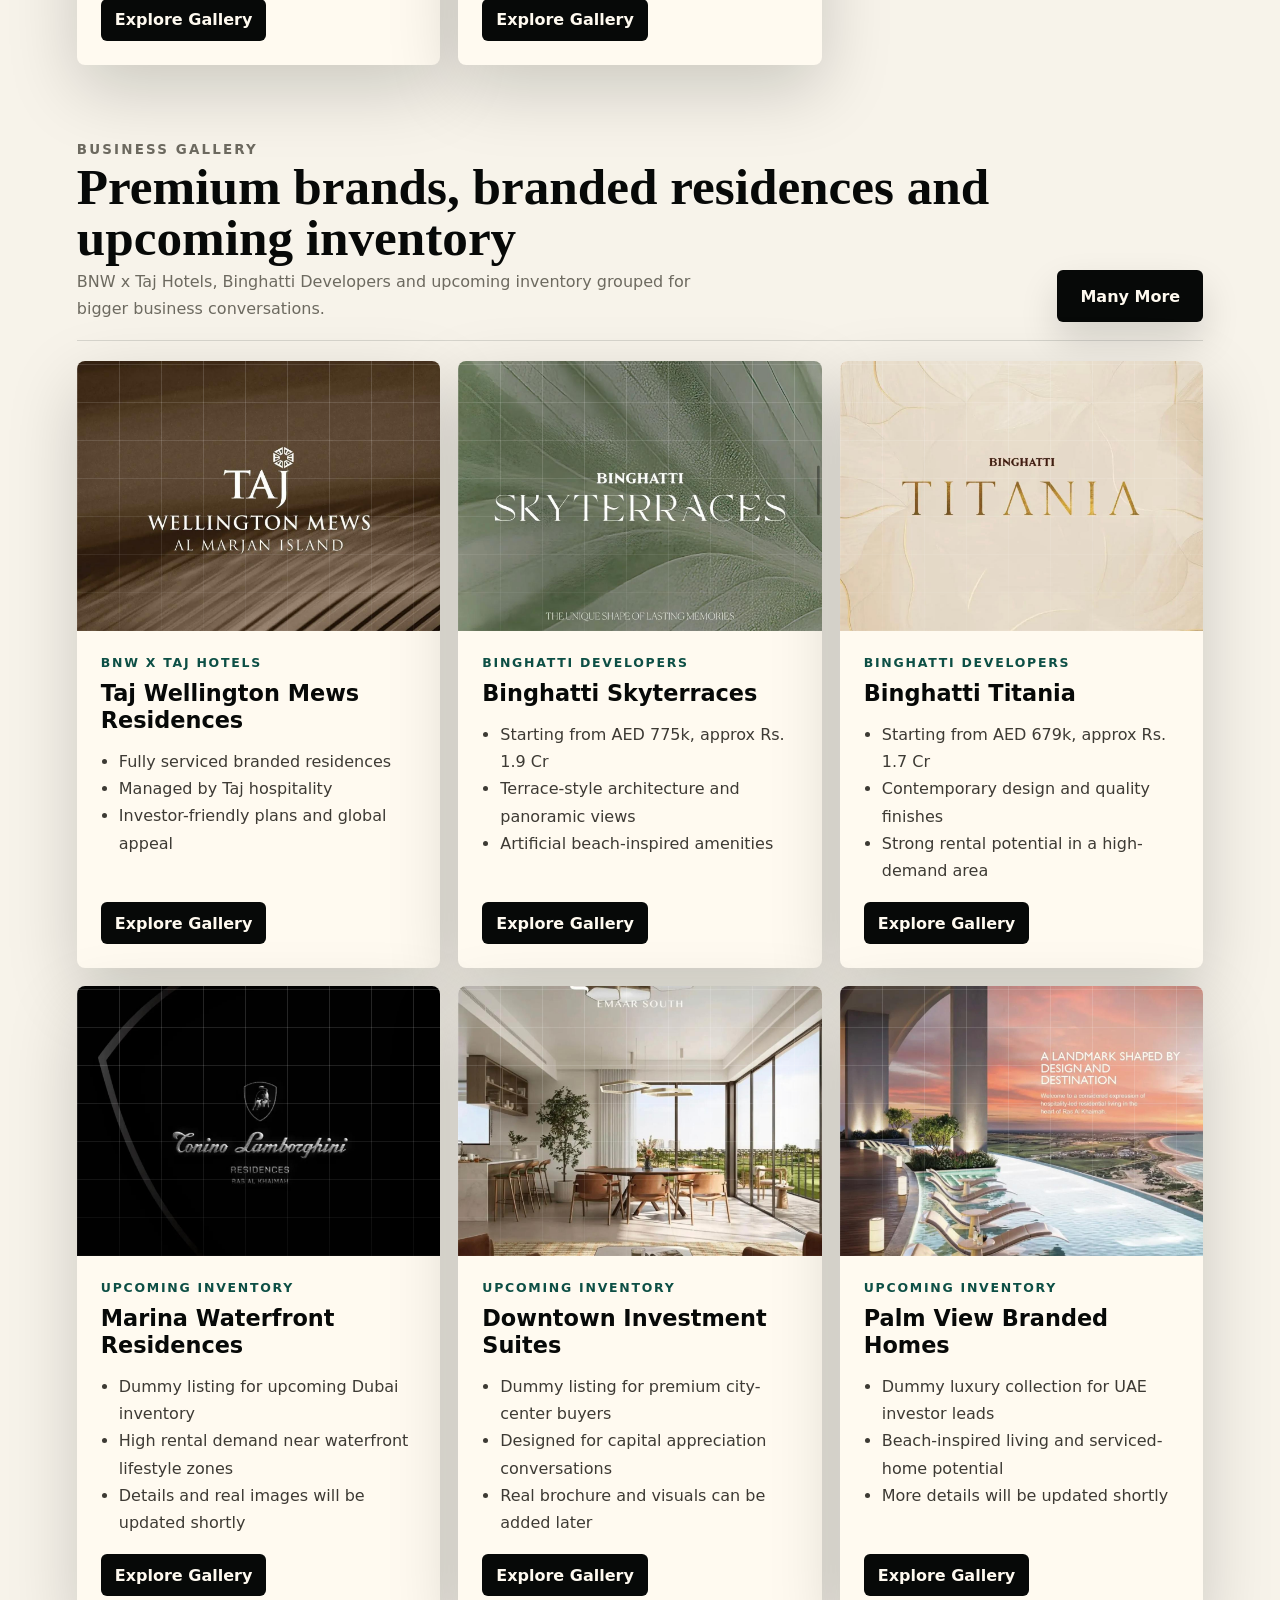
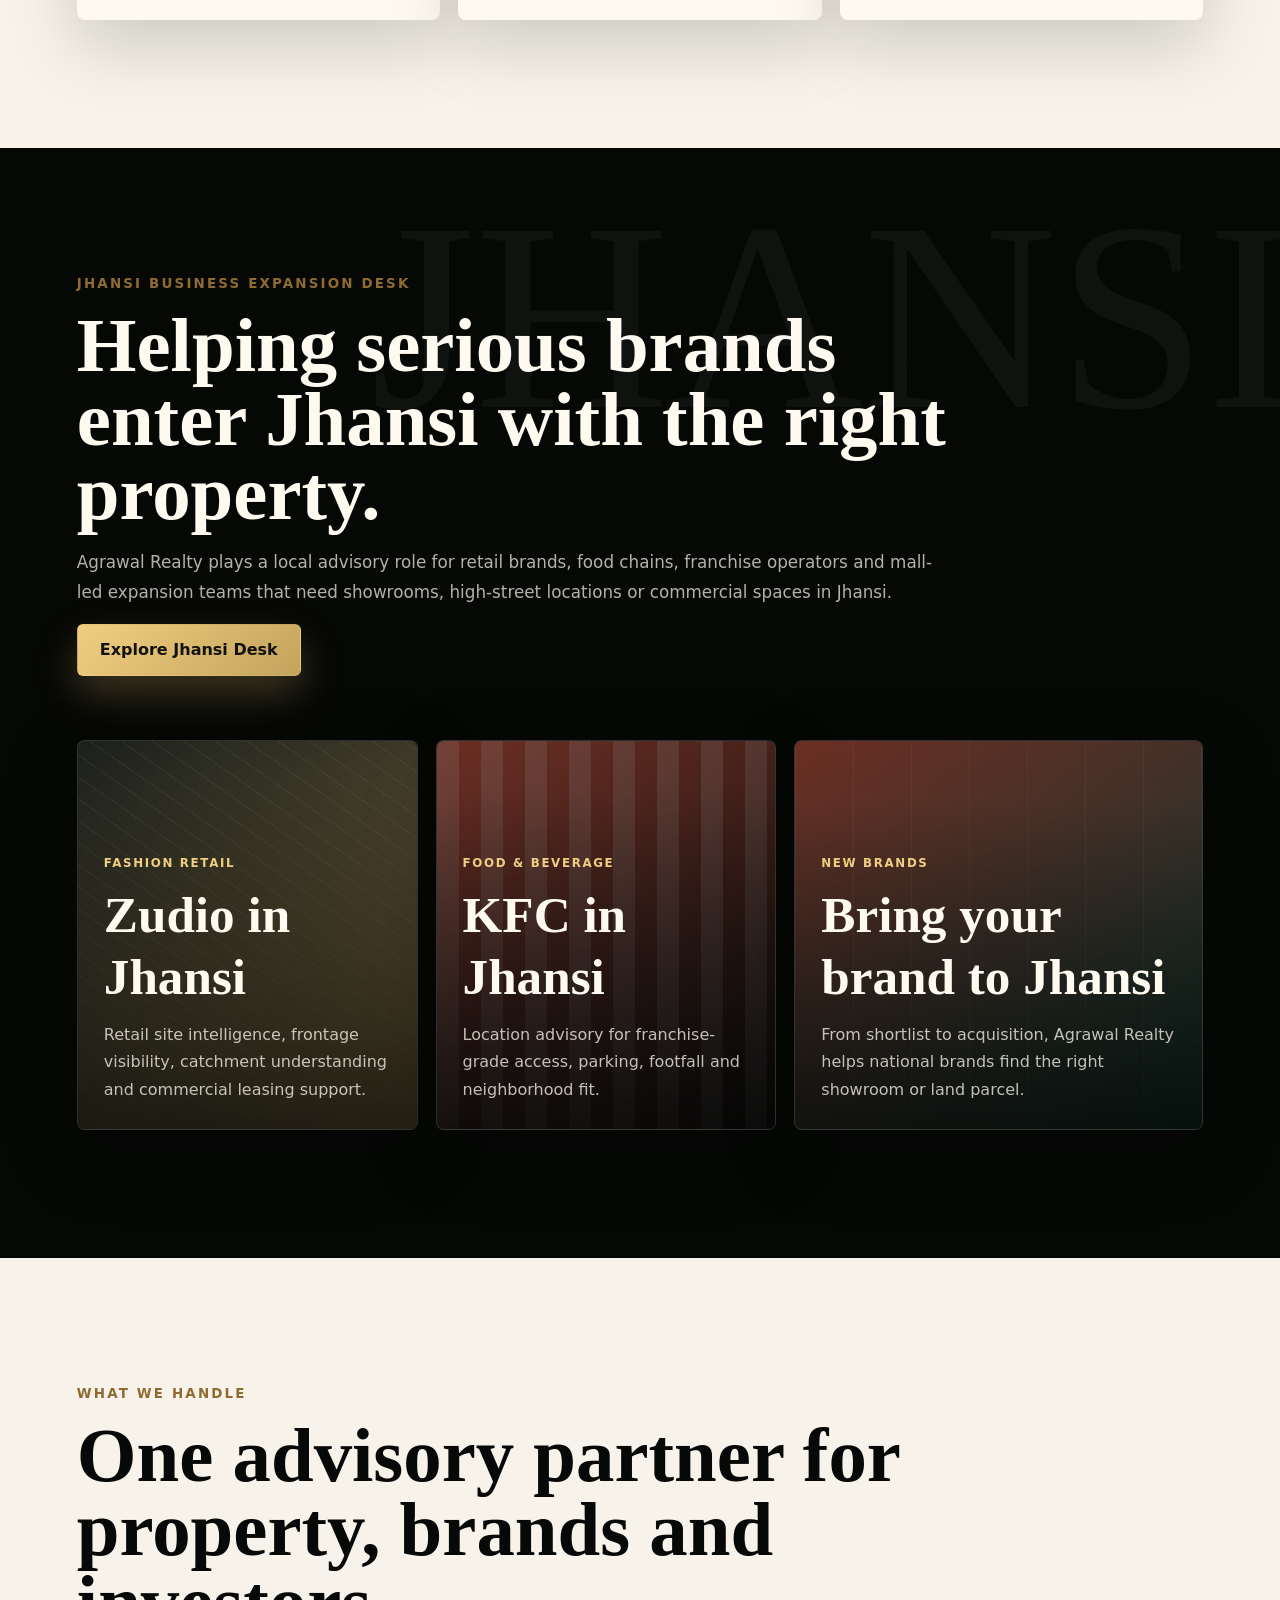
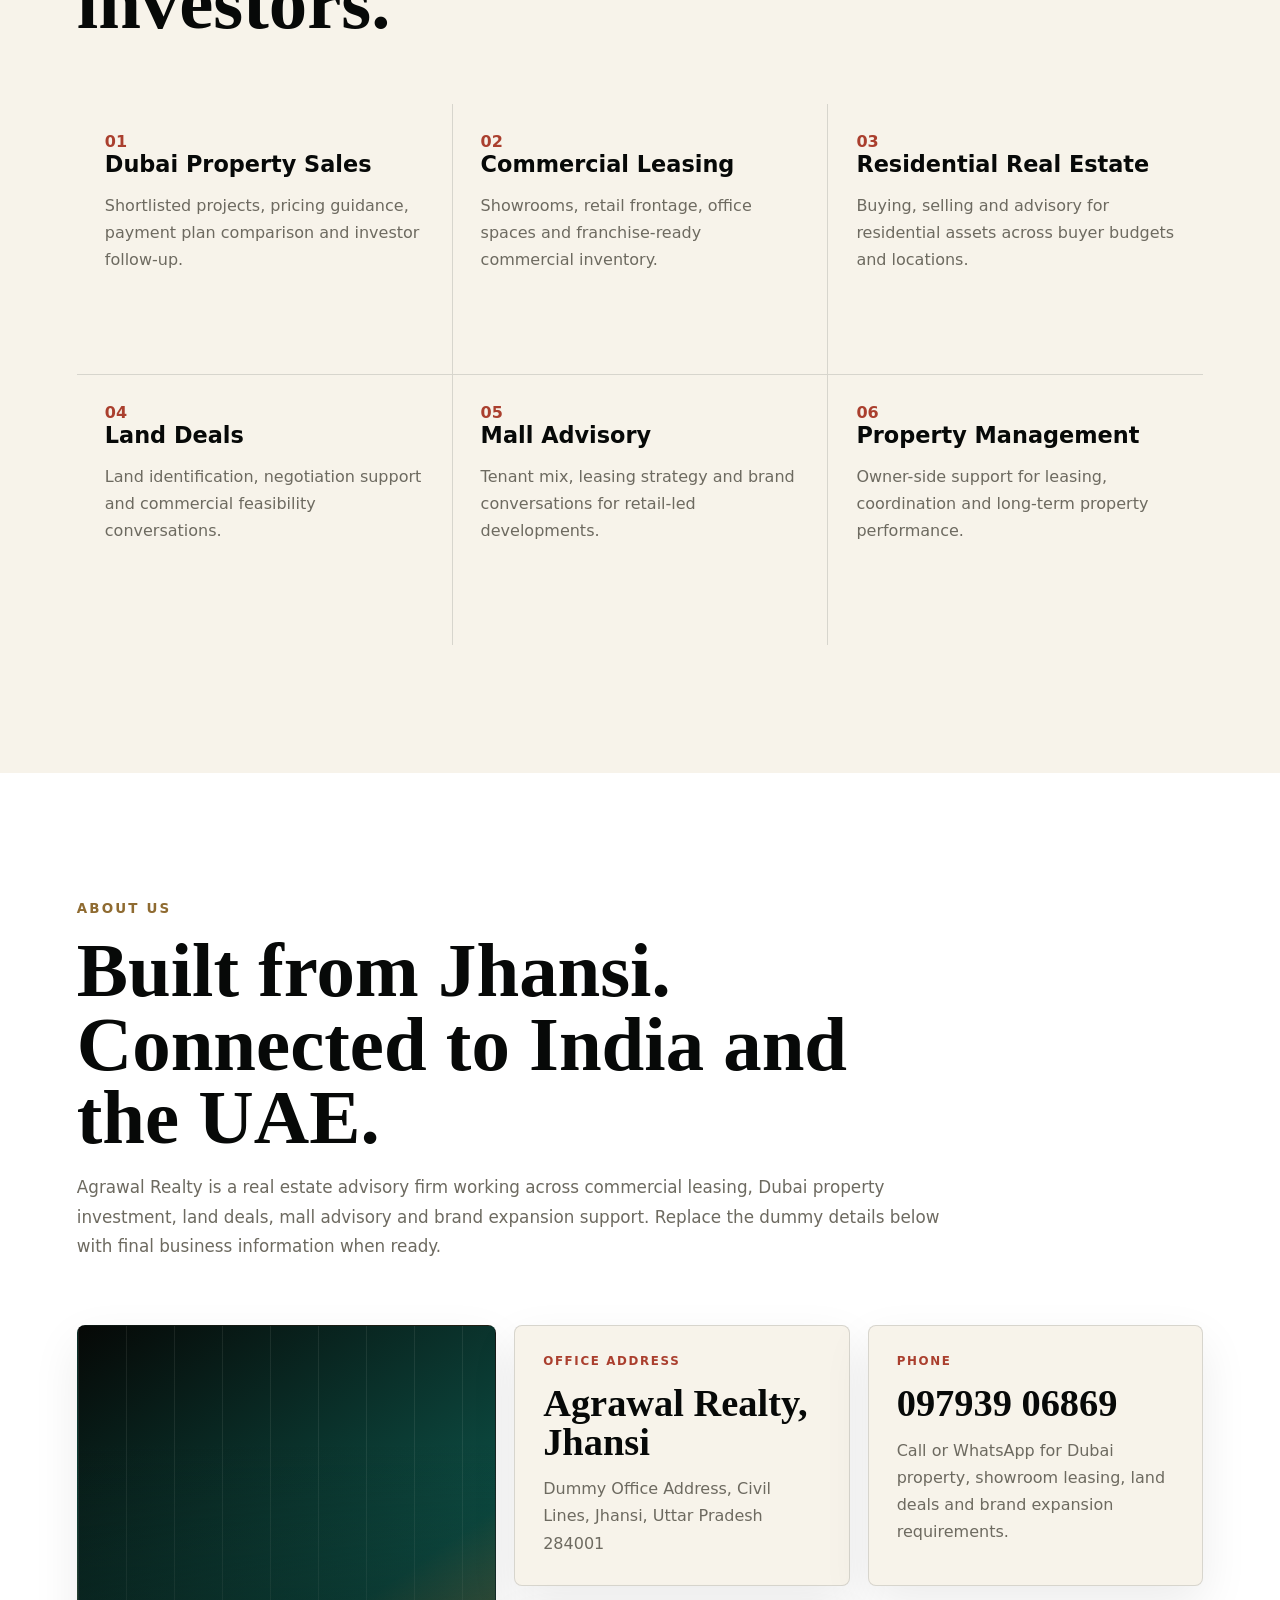
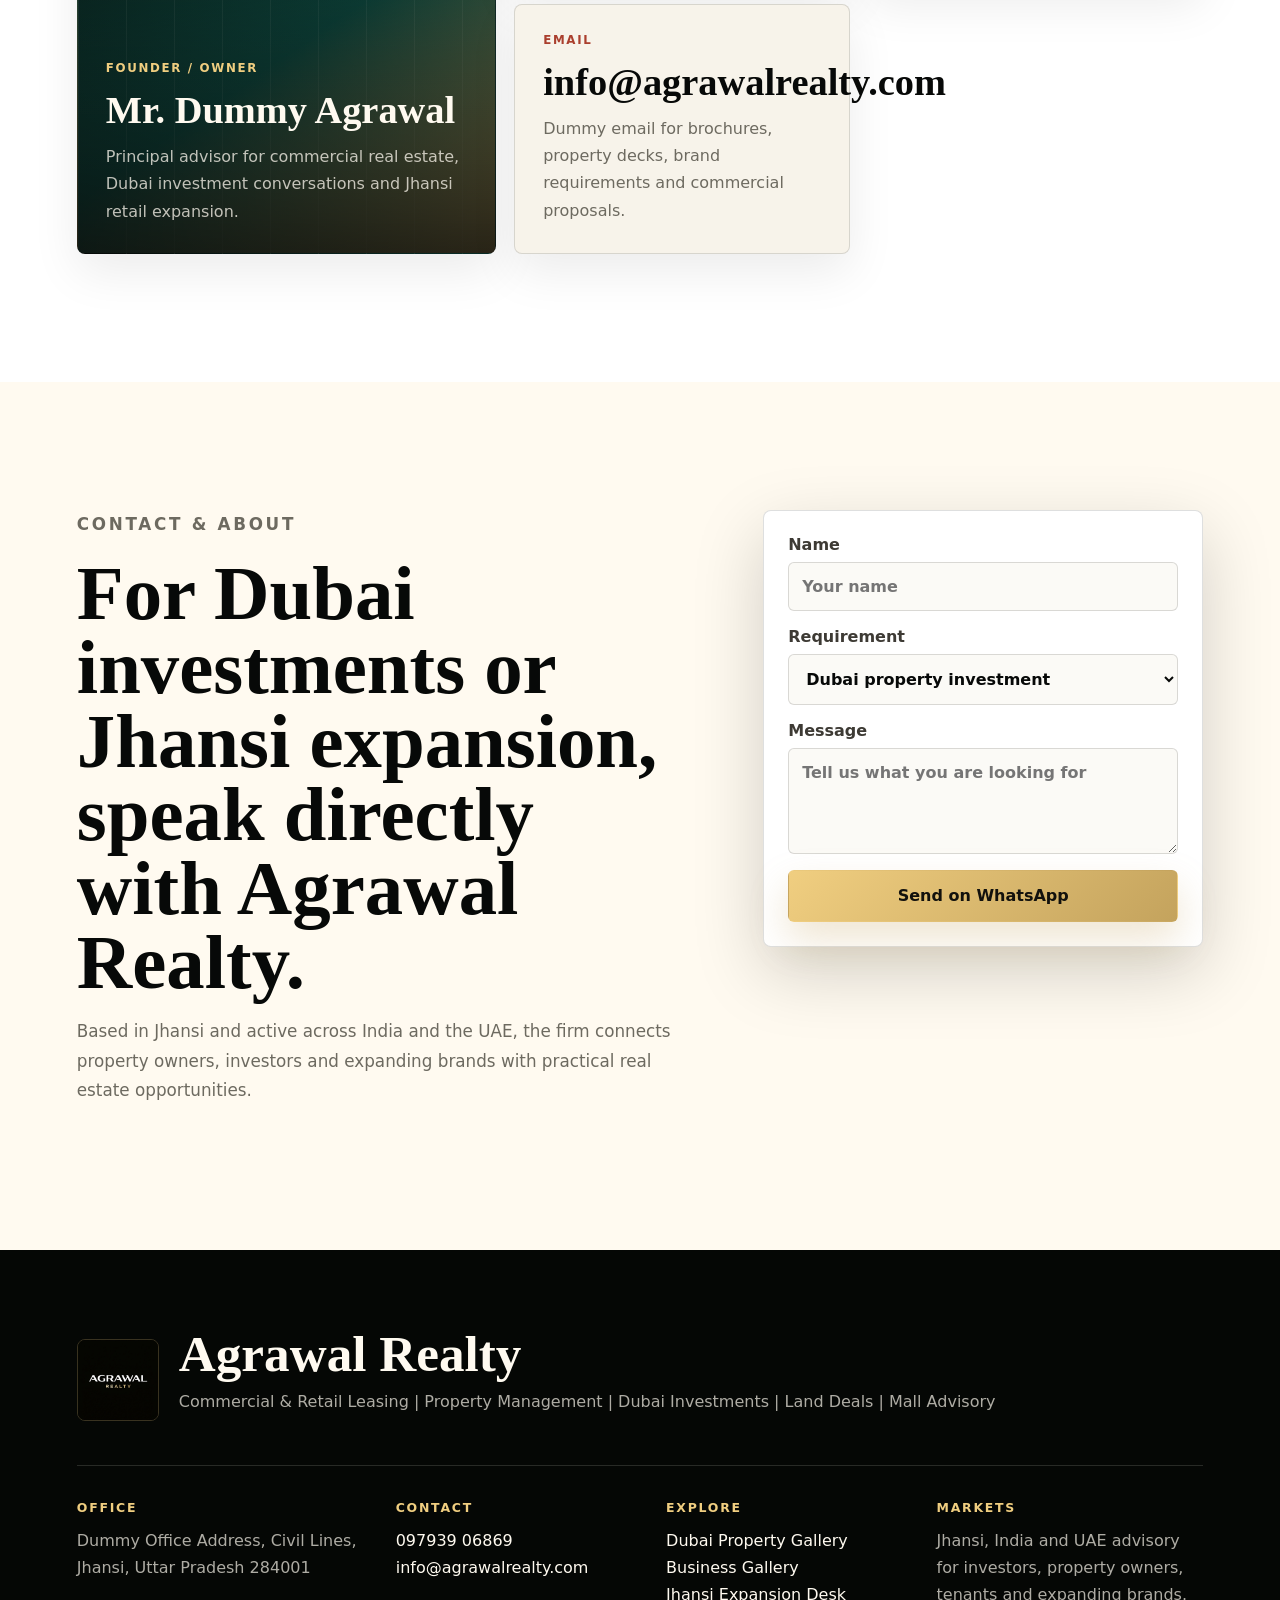
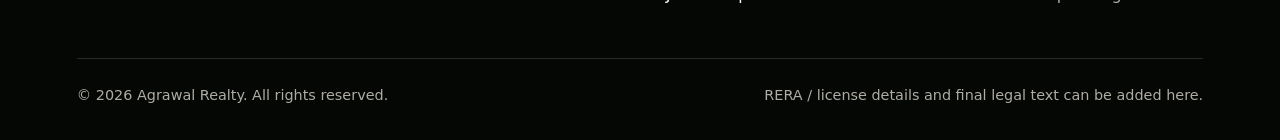
==== commit 3f03c816: "add name" ====
--- a/index.html
+++ b/index.html
@@ -77,7 +77,7 @@
           </div>
           <div class="hero-profile-body">
             <p class="hero-profile-label">Founder Profile</p>
-            <h2>Dummy Agrawal</h2>
+            <h2>Sagar Tomar</h2>
             <p class="hero-profile-role">Founder & Property Consultant</p>
             <p>
               Helping buyers, businesses and investors identify strong properties, retail spaces and long-term
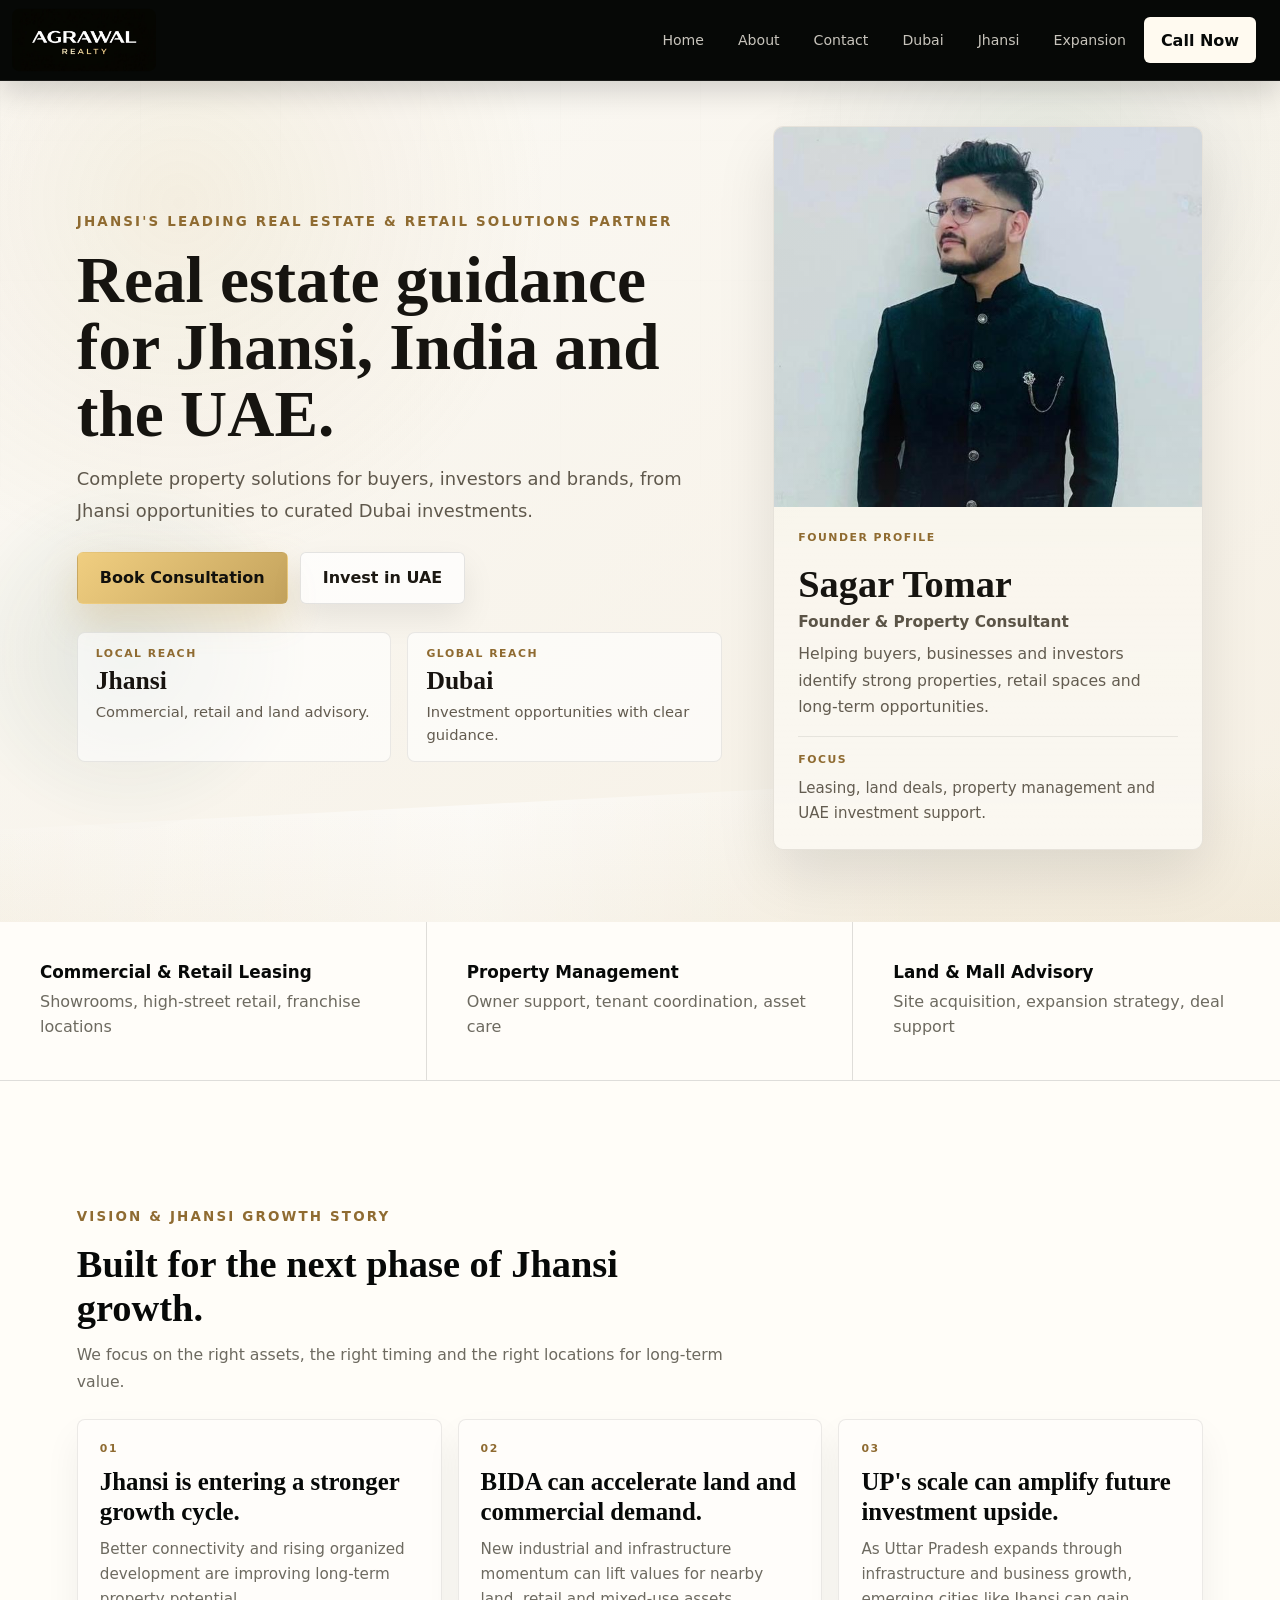
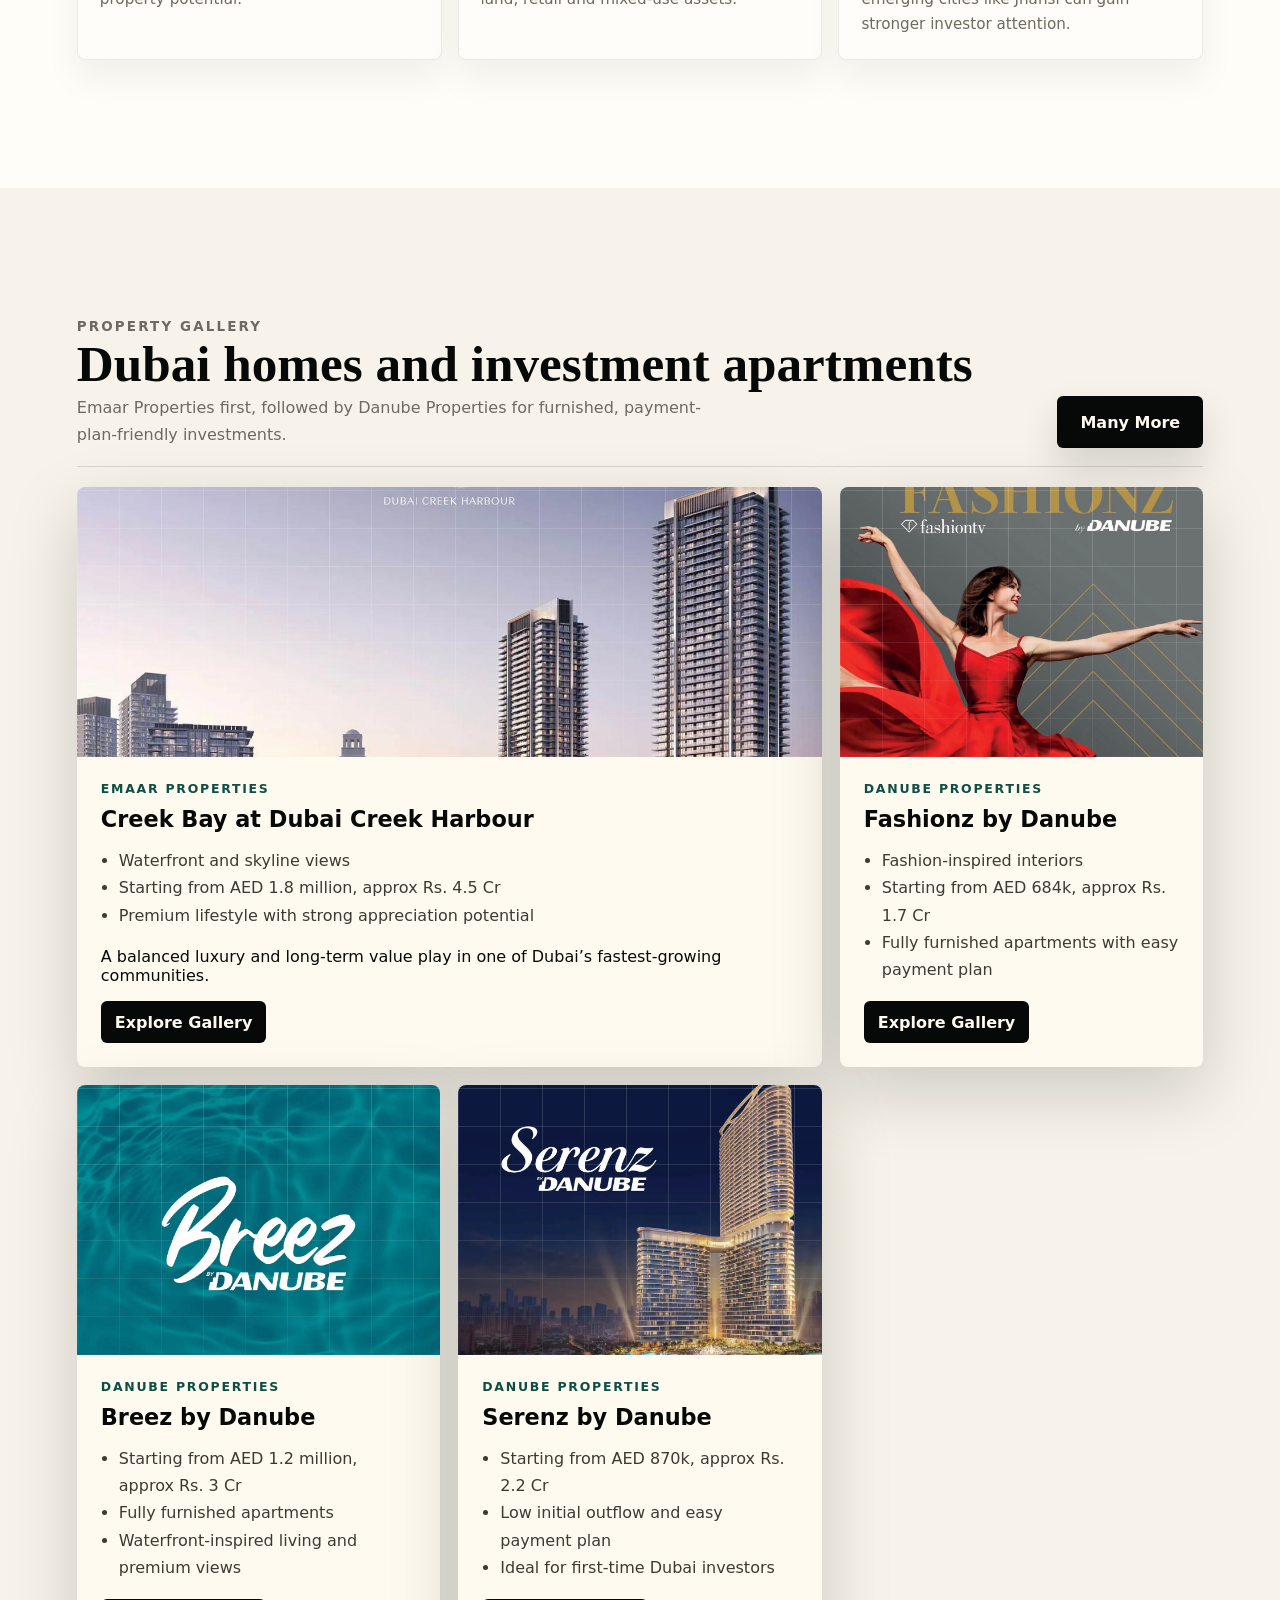
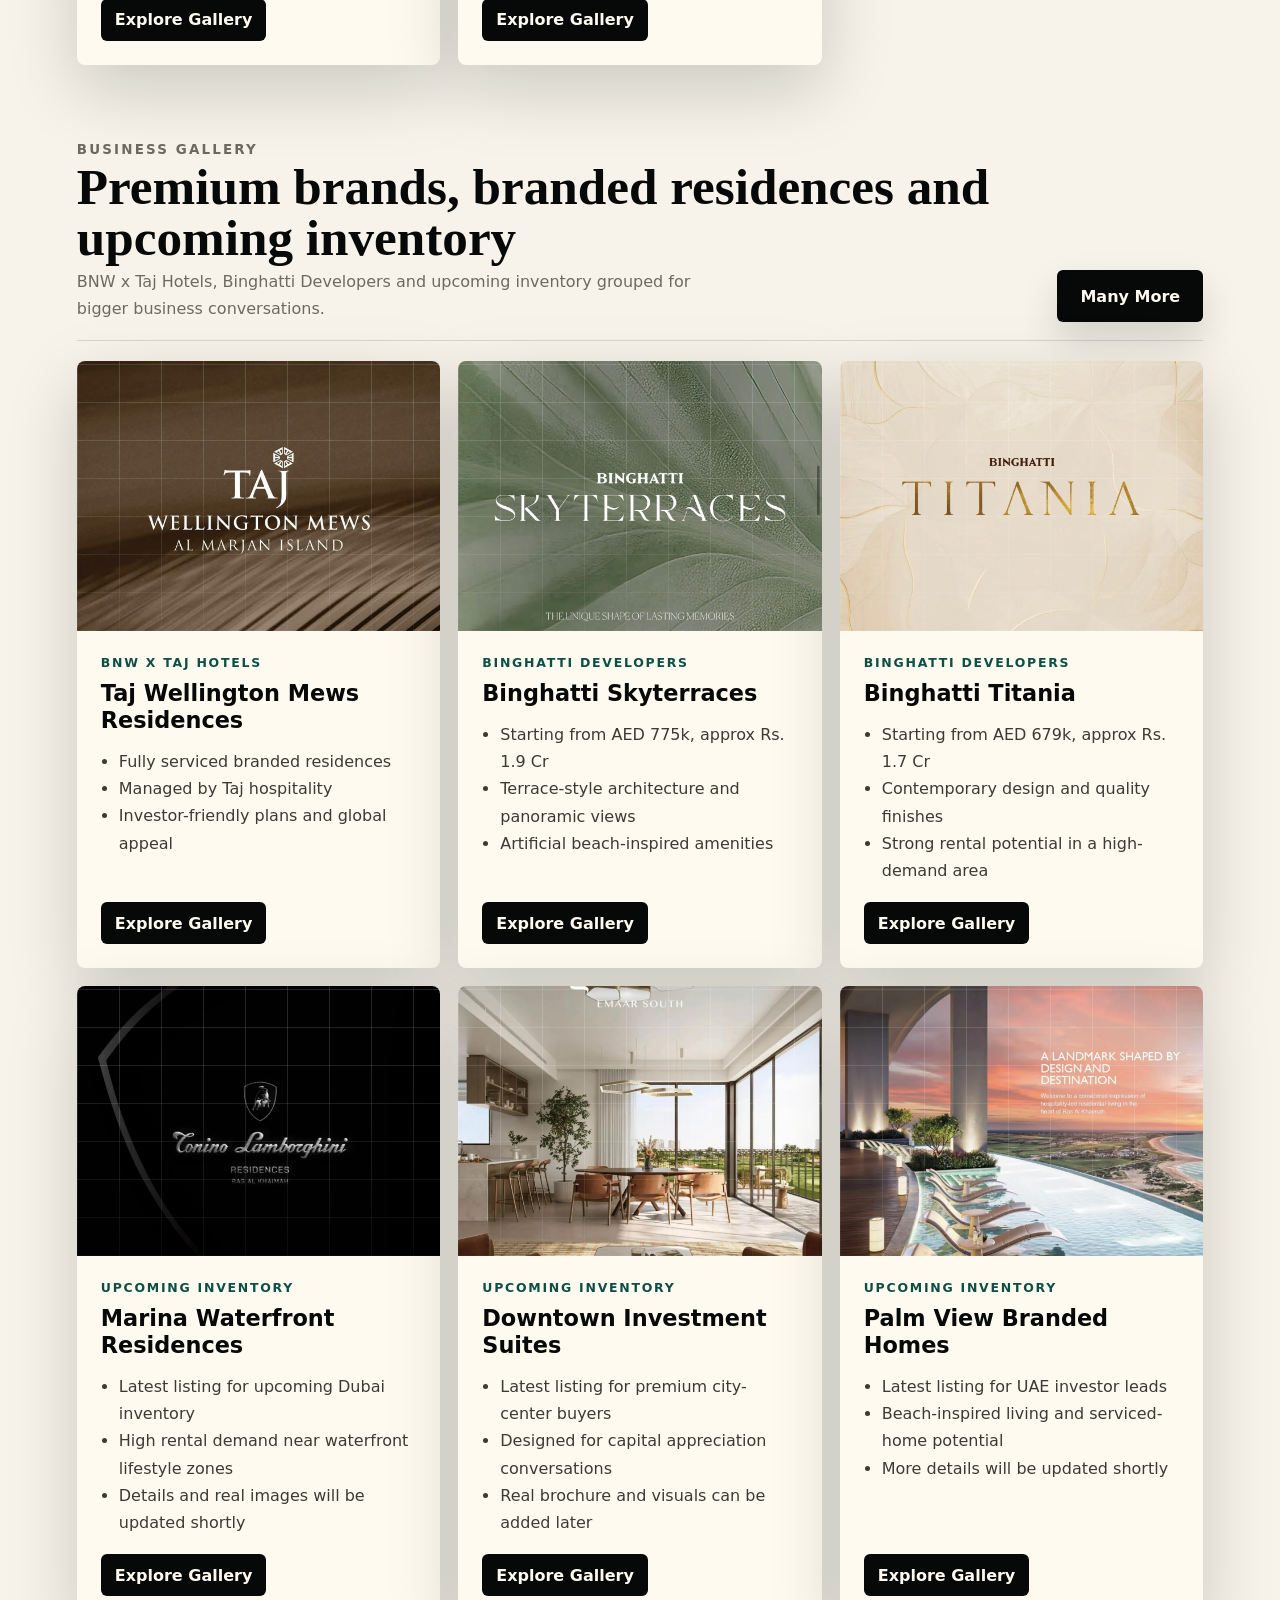
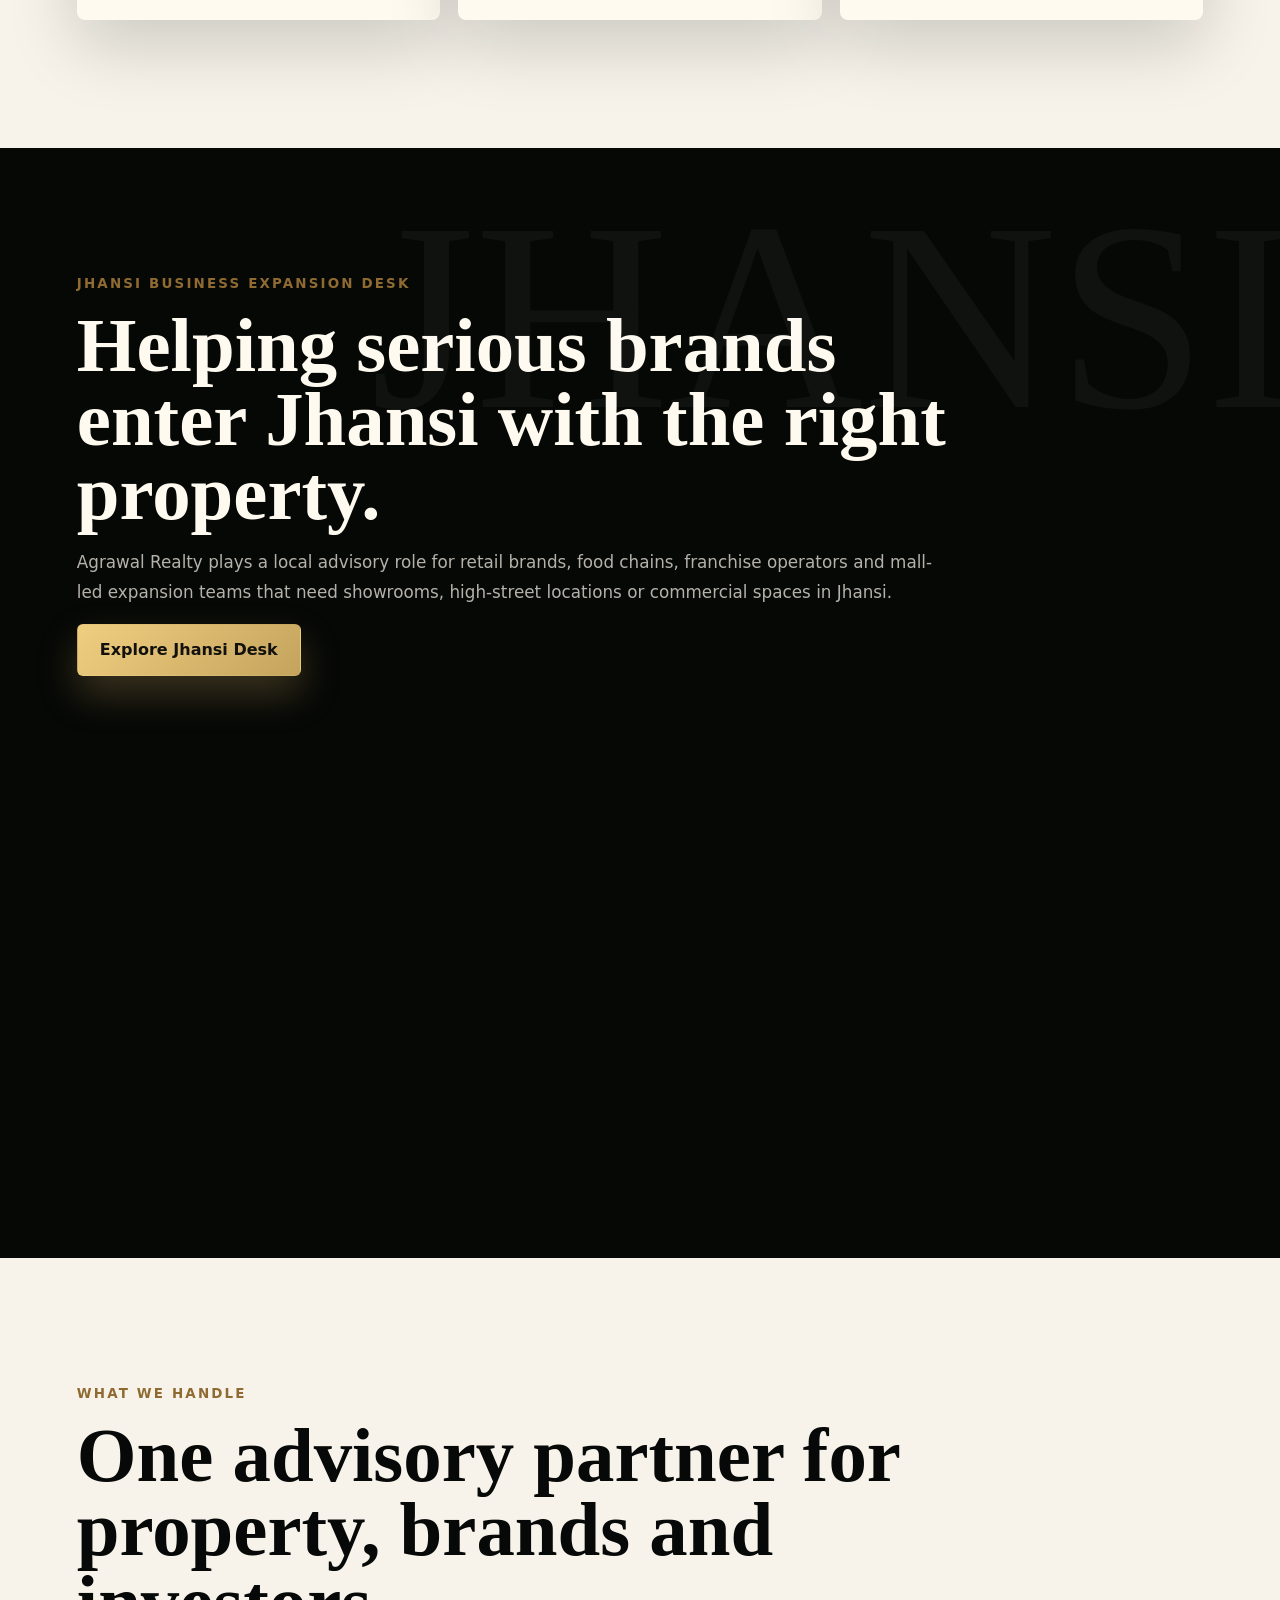
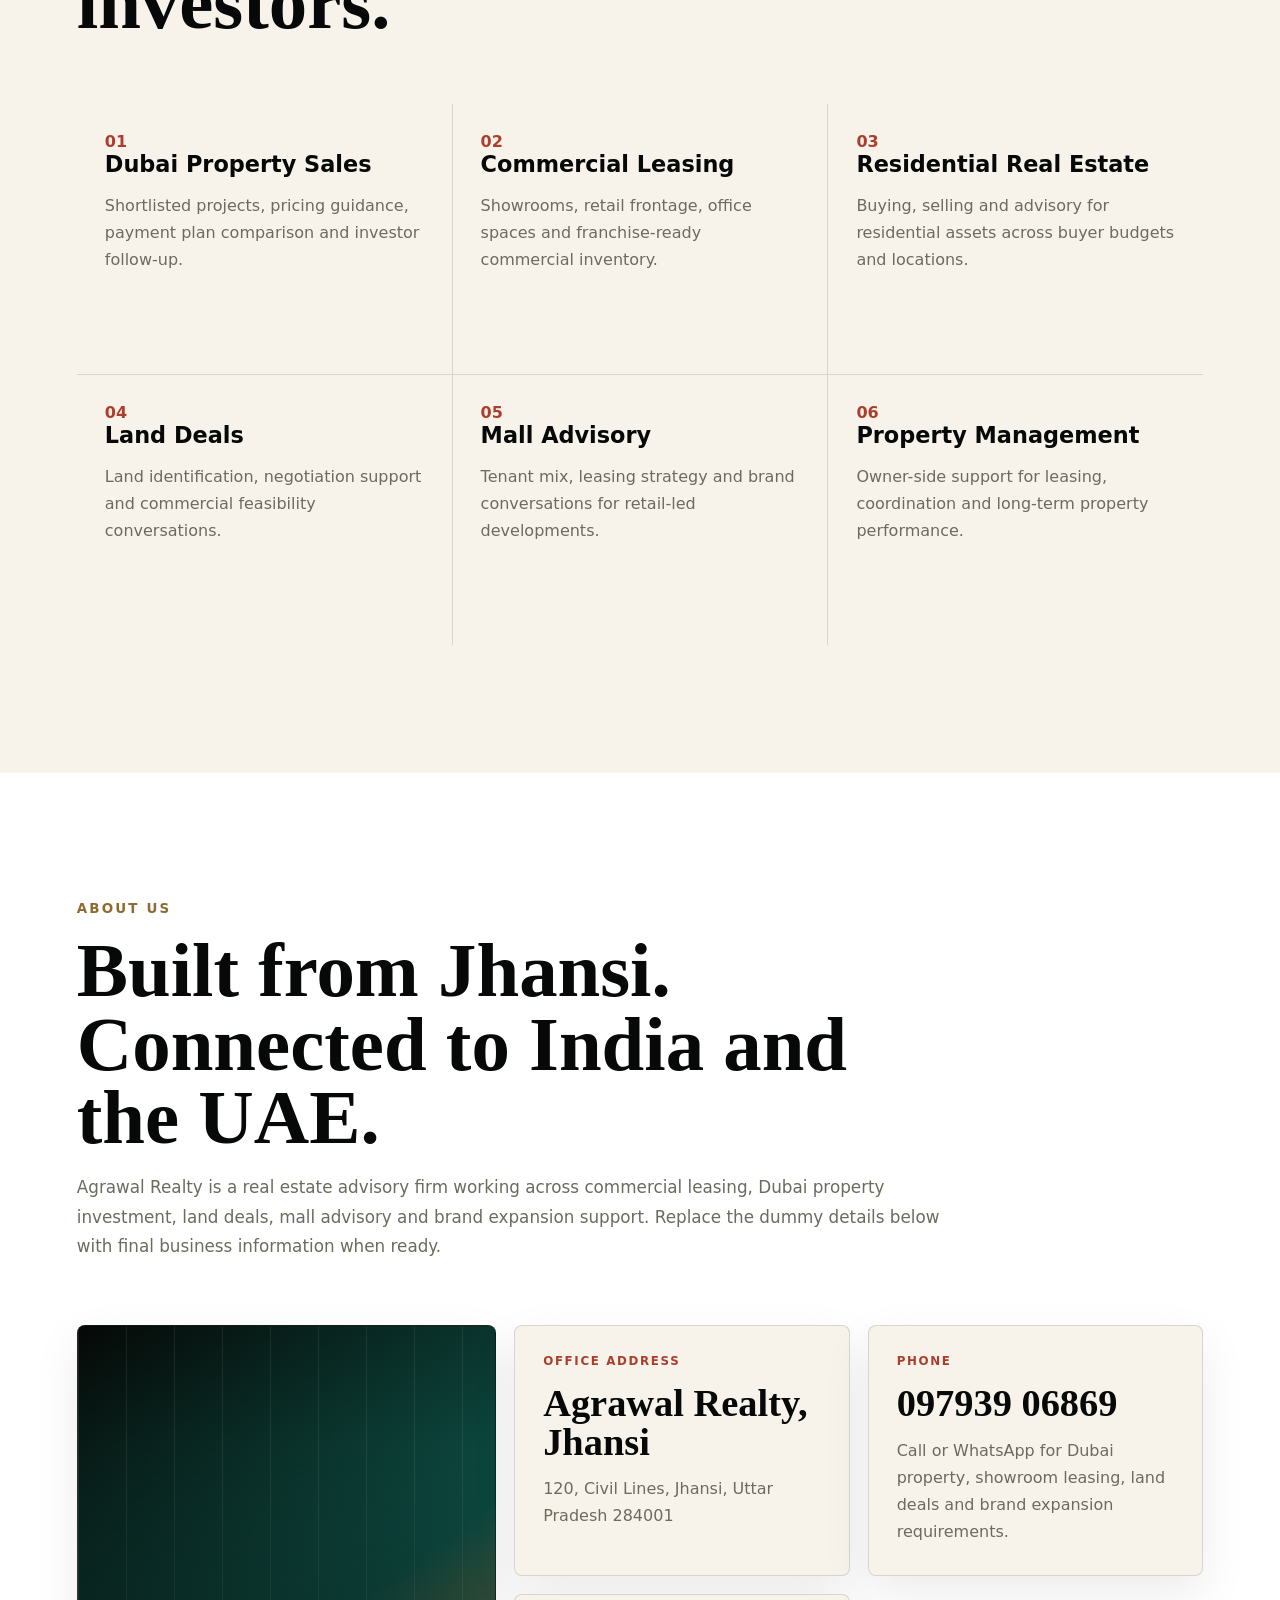
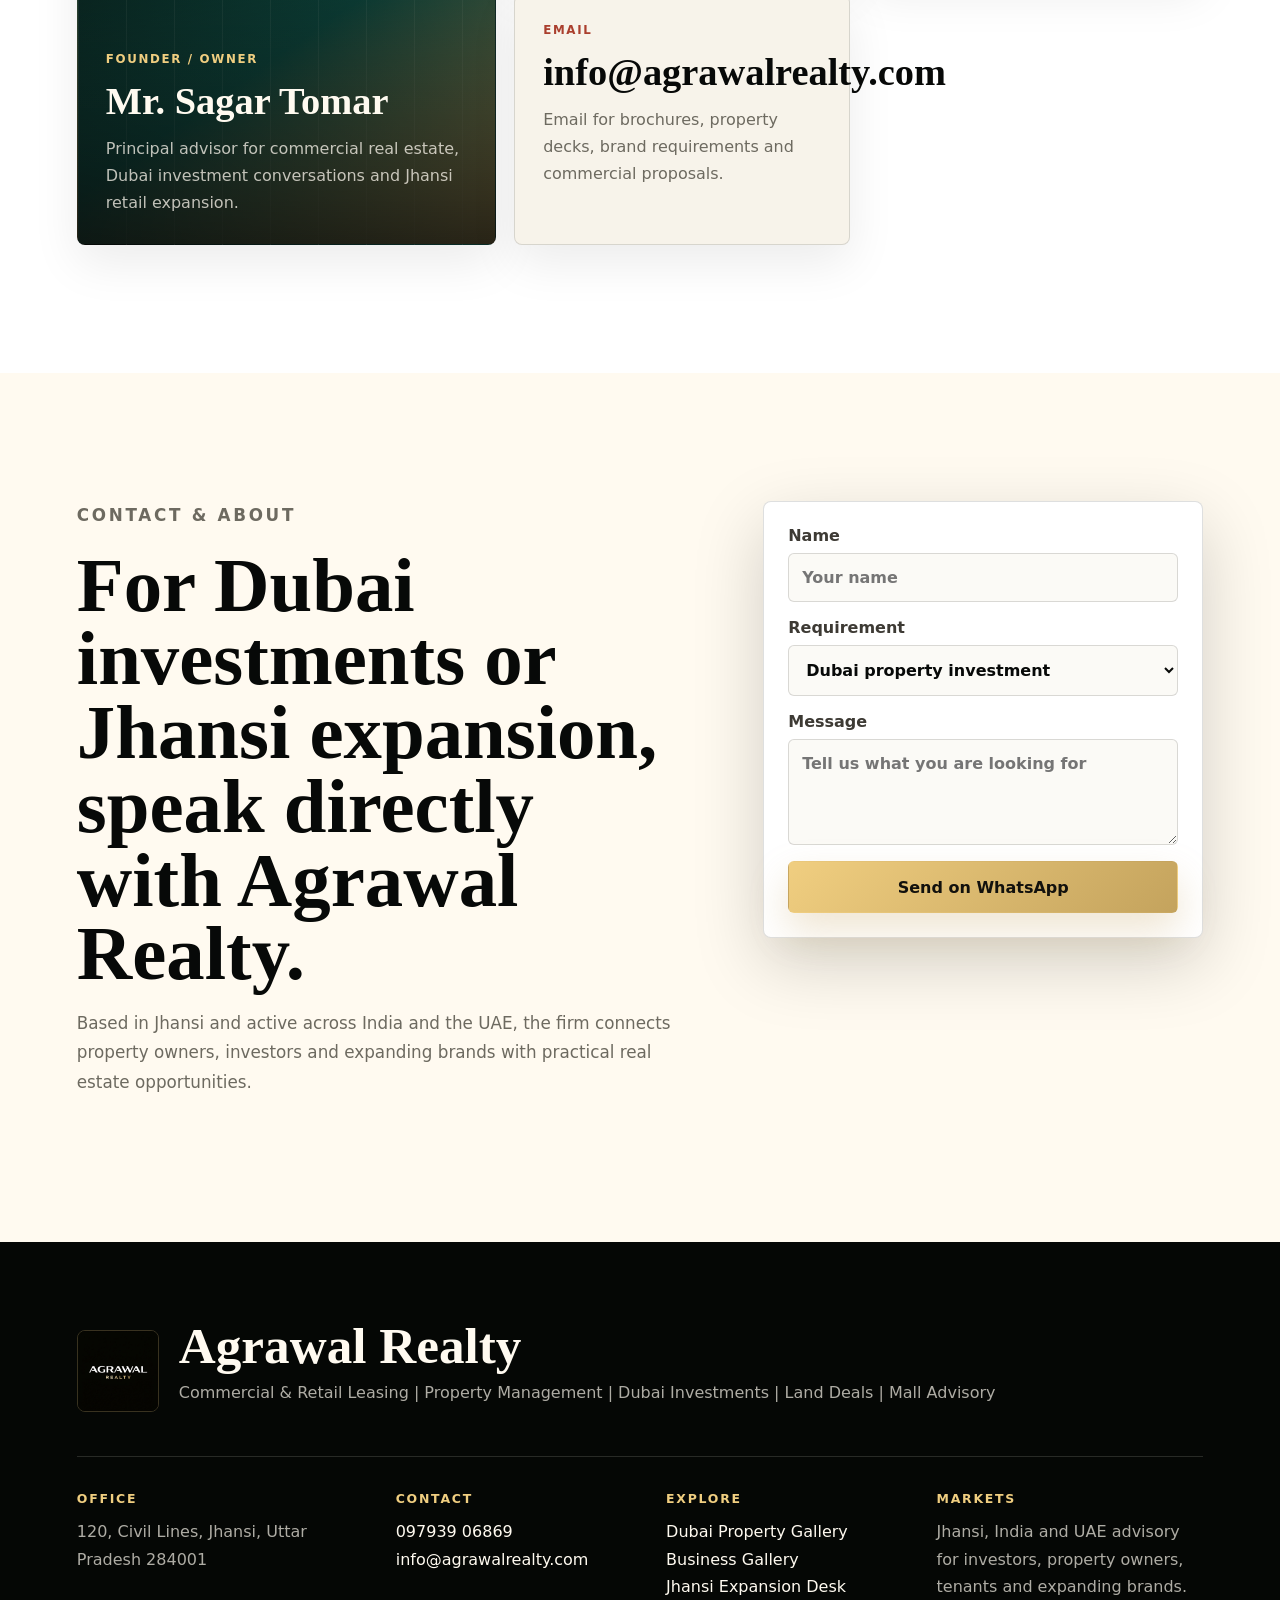
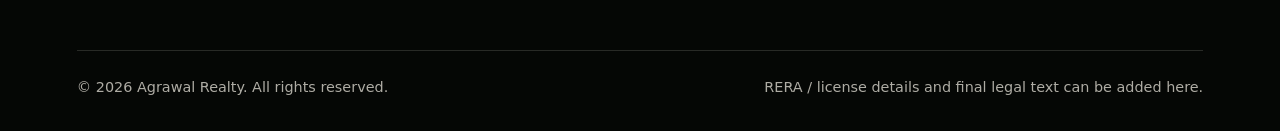
==== commit fe9f7f71: "Update index.html" ====
--- a/index.html
+++ b/index.html
@@ -73,7 +73,7 @@
         </div>
         <aside class="hero-profile" aria-label="Founder profile">
           <div class="hero-profile-media">
-            <img src="assets/dummy.jpeg" alt="Dummy Agrawal, Founder and Property Consultant" />
+            <img src="assets/dummy.jpeg" alt="Sagar Tomar, Founder and Property Consultant" />
           </div>
           <div class="hero-profile-body">
             <p class="hero-profile-label">Founder Profile</p>
@@ -299,7 +299,7 @@
               <p class="tag">Upcoming Inventory</p>
               <h3>Marina Waterfront Residences</h3>
               <ul>
-                <li>Dummy listing for upcoming Dubai inventory</li>
+                <li>Latest listing for upcoming Dubai inventory</li>
                 <li>High rental demand near waterfront lifestyle zones</li>
                 <li>Details and real images will be updated shortly</li>
               </ul>
@@ -315,7 +315,7 @@
               <p class="tag">Upcoming Inventory</p>
               <h3>Downtown Investment Suites</h3>
               <ul>
-                <li>Dummy listing for premium city-center buyers</li>
+                <li>Latest listing for premium city-center buyers</li>
                 <li>Designed for capital appreciation conversations</li>
                 <li>Real brochure and visuals can be added later</li>
               </ul>
@@ -331,7 +331,7 @@
               <p class="tag">Upcoming Inventory</p>
               <h3>Palm View Branded Homes</h3>
               <ul>
-                <li>Dummy luxury collection for UAE investor leads</li>
+                <li>Latest listing for UAE investor leads</li>
                 <li>Beach-inspired living and serviced-home potential</li>
                 <li>More details will be updated shortly</li>
               </ul>
@@ -401,7 +401,7 @@
         <div class="about-grid">
           <article class="about-card about-lead">
             <span>Founder / Owner</span>
-            <h3>Mr. Dummy Agrawal</h3>
+            <h3>Mr. Sagar Tomar</h3>
             <p>
               Principal advisor for commercial real estate, Dubai investment conversations and Jhansi retail expansion.
             </p>
@@ -409,7 +409,7 @@
           <article class="about-card">
             <span>Office Address</span>
             <h3>Agrawal Realty, Jhansi</h3>
-            <p>Dummy Office Address, Civil Lines, Jhansi, Uttar Pradesh 284001</p>
+            <p>120, Civil Lines, Jhansi, Uttar Pradesh 284001</p>
           </article>
           <article class="about-card">
             <span>Phone</span>
@@ -419,7 +419,7 @@
           <article class="about-card">
             <span>Email</span>
             <h3>info@agrawalrealty.com</h3>
-            <p>Dummy email for brochures, property decks, brand requirements and commercial proposals.</p>
+            <p>Email for brochures, property decks, brand requirements and commercial proposals.</p>
           </article>
         </div>
       </section>
@@ -468,7 +468,7 @@
       <div class="footer-grid">
         <div>
           <h3>Office</h3>
-          <p>Dummy Office Address, Civil Lines, Jhansi, Uttar Pradesh 284001</p>
+          <p>120, Civil Lines, Jhansi, Uttar Pradesh 284001</p>
         </div>
         <div>
           <h3>Contact</h3>
